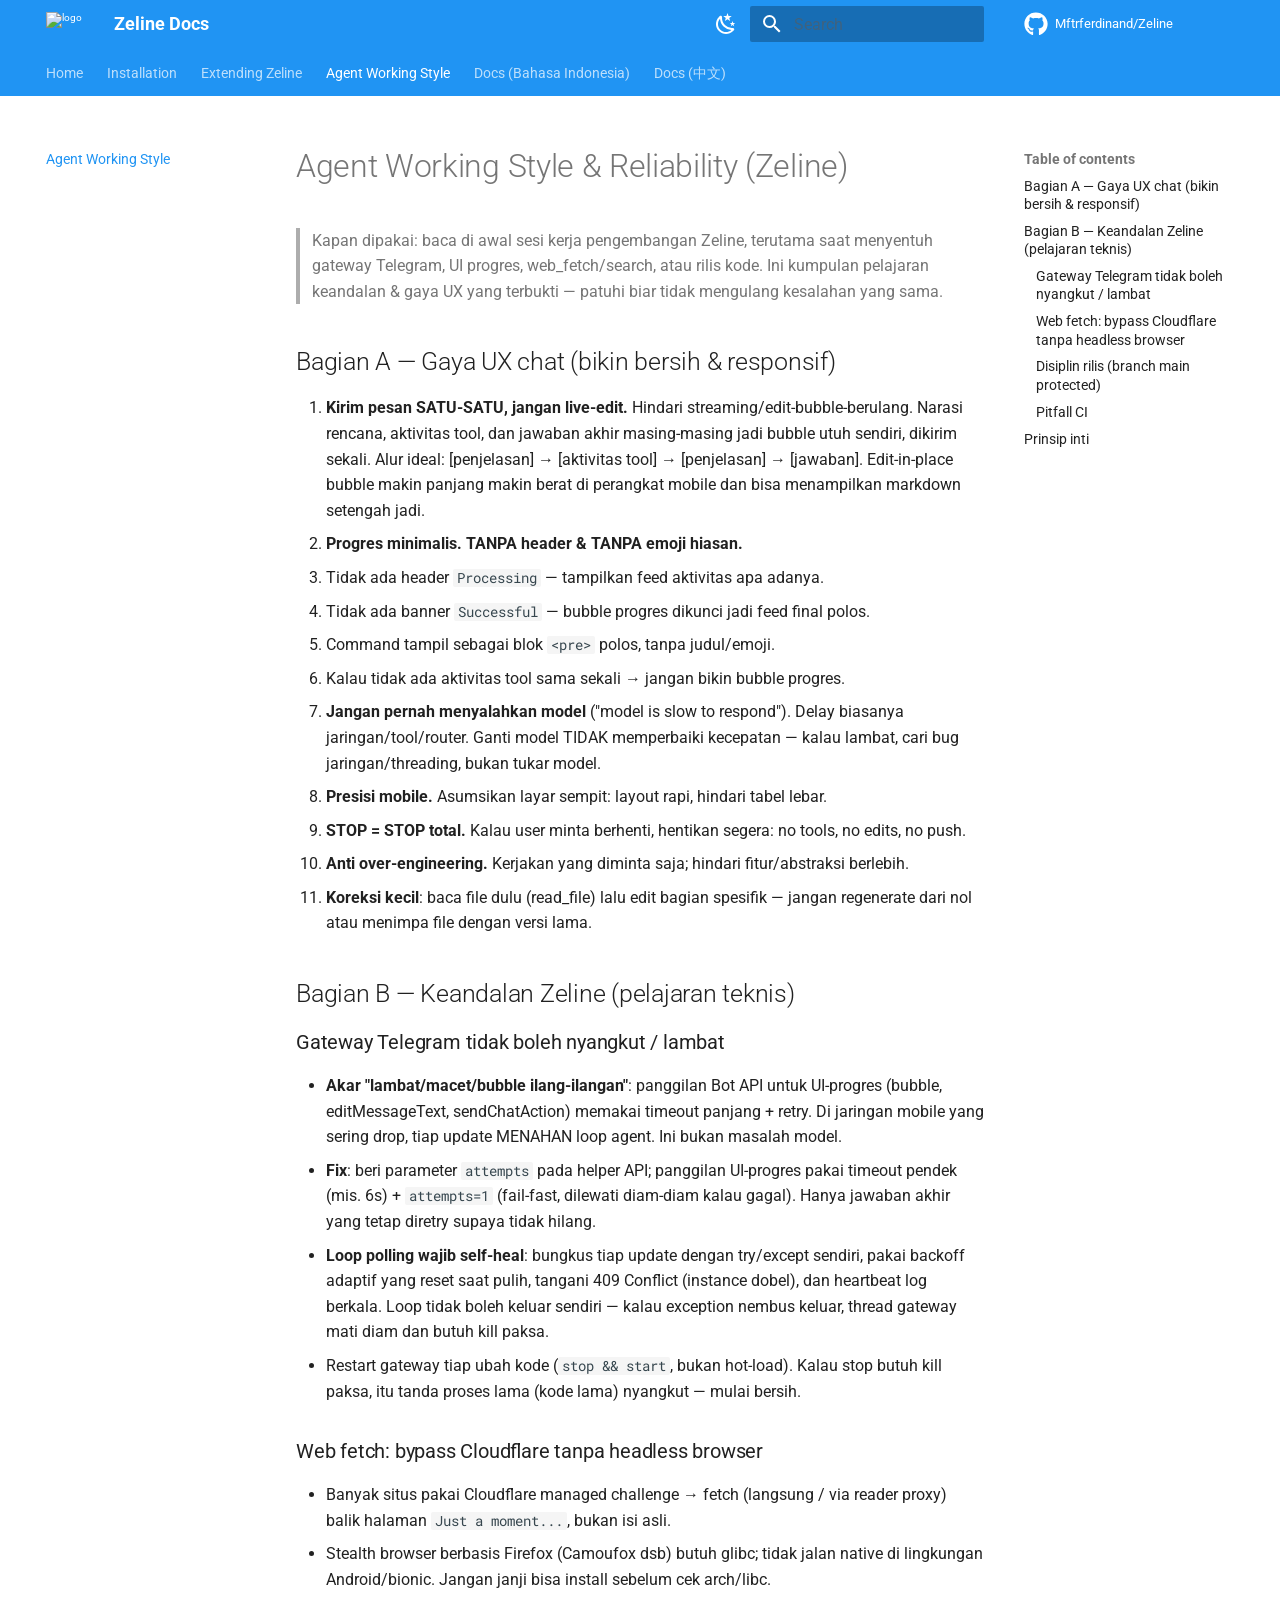
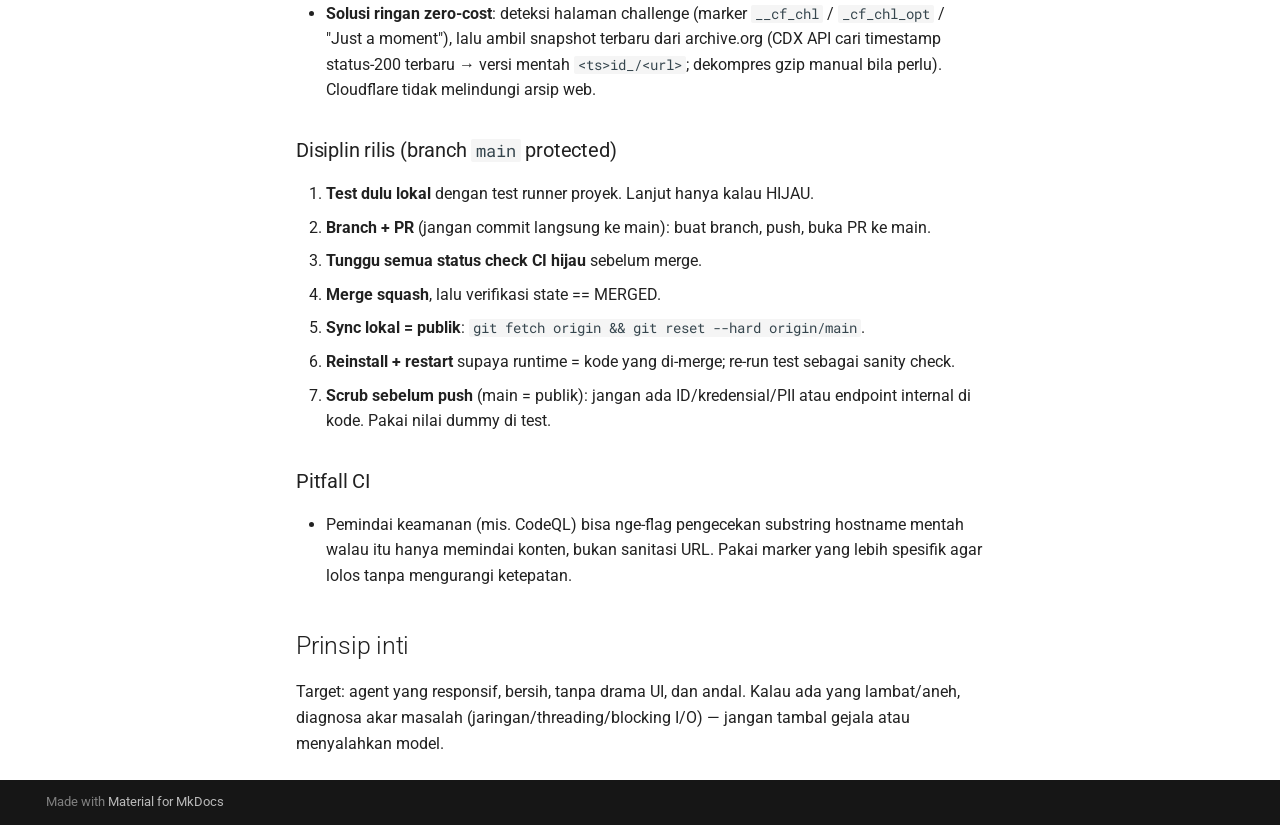
==== agent-working-style-and-reliability/index.html @ 571a9e46 "Deploy Zeline docs site (docs.zeline.dev)" ====
<!doctype html>
<html lang="en" class="no-js">
  <head>
    
      <meta charset="utf-8">
      <meta name="viewport" content="width=device-width,initial-scale=1">
      
        <meta name="description" content="Documentation for Zeline — the open-source agentic AI framework by Zerolinear.">
      
      
      
        <link rel="canonical" href="https://docs.zeline.dev/agent-working-style-and-reliability/">
      
      
        <link rel="prev" href="../extending/">
      
      
        <link rel="next" href="../README.id/">
      
      
        
      
      
      <link rel="icon" href="../assets/zerolinear-logo.png">
      <meta name="generator" content="mkdocs-1.6.1, mkdocs-material-9.7.7">
    
    
      
        <title>Agent Working Style - Zeline Docs</title>
      
    
    
      <link rel="stylesheet" href="../assets/stylesheets/main.ec1eaa64.min.css">
      
        
        <link rel="stylesheet" href="../assets/stylesheets/palette.ab4e12ef.min.css">
      
      


    
    
      
    
    
      
        
        
        <link rel="preconnect" href="https://fonts.gstatic.com" crossorigin>
        <link rel="stylesheet" href="https://fonts.googleapis.com/css?family=Roboto:300,300i,400,400i,700,700i%7CRoboto+Mono:400,400i,700,700i&display=fallback">
        <style>:root{--md-text-font:"Roboto";--md-code-font:"Roboto Mono"}</style>
      
    
    
    <script>__md_scope=new URL("..",location),__md_hash=e=>[...e].reduce(((e,_)=>(e<<5)-e+_.charCodeAt(0)),0),__md_get=(e,_=localStorage,t=__md_scope)=>JSON.parse(_.getItem(t.pathname+"."+e)),__md_set=(e,_,t=localStorage,a=__md_scope)=>{try{t.setItem(a.pathname+"."+e,JSON.stringify(_))}catch(e){}}</script>
    
      

    
    
  </head>
  
  
    
    
      
    
    
    
    
    <body dir="ltr" data-md-color-scheme="default" data-md-color-primary="blue" data-md-color-accent="blue">
  
    
    <input class="md-toggle" data-md-toggle="drawer" type="checkbox" id="__drawer" autocomplete="off">
    <input class="md-toggle" data-md-toggle="search" type="checkbox" id="__search" autocomplete="off">
    <label class="md-overlay" for="__drawer"></label>
    <div data-md-component="skip">
      
        
        <a href="#agent-working-style-reliability-zeline" class="md-skip">
          Skip to content
        </a>
      
    </div>
    <div data-md-component="announce">
      
    </div>
    
    
      

<header class="md-header" data-md-component="header">
  <nav class="md-header__inner md-grid" aria-label="Header">
    <a href="https://zeline.dev" title="Zeline Docs" class="md-header__button md-logo" aria-label="Zeline Docs" data-md-component="logo">
      
  <img src="../assets/zerolinear-logo.png" alt="logo">

    </a>
    <label class="md-header__button md-icon" for="__drawer">
      
      <svg xmlns="http://www.w3.org/2000/svg" viewBox="0 0 24 24"><path d="M3 6h18v2H3zm0 5h18v2H3zm0 5h18v2H3z"/></svg>
    </label>
    <div class="md-header__title" data-md-component="header-title">
      <div class="md-header__ellipsis">
        <div class="md-header__topic">
          <span class="md-ellipsis">
            Zeline Docs
          </span>
        </div>
        <div class="md-header__topic" data-md-component="header-topic">
          <span class="md-ellipsis">
            
              Agent Working Style
            
          </span>
        </div>
      </div>
    </div>
    
      
        <form class="md-header__option" data-md-component="palette">
  
    
    
    
    <input class="md-option" data-md-color-media="" data-md-color-scheme="default" data-md-color-primary="blue" data-md-color-accent="blue"  aria-label="Switch to dark mode"  type="radio" name="__palette" id="__palette_0">
    
      <label class="md-header__button md-icon" title="Switch to dark mode" for="__palette_1" hidden>
        <svg xmlns="http://www.w3.org/2000/svg" viewBox="0 0 24 24"><path d="m17.75 4.09-2.53 1.94.91 3.06-2.63-1.81-2.63 1.81.91-3.06-2.53-1.94L12.44 4l1.06-3 1.06 3zm3.5 6.91-1.64 1.25.59 1.98-1.7-1.17-1.7 1.17.59-1.98L15.75 11l2.06-.05L18.5 9l.69 1.95zm-2.28 4.95c.83-.08 1.72 1.1 1.19 1.85-.32.45-.66.87-1.08 1.27C15.17 23 8.84 23 4.94 19.07c-3.91-3.9-3.91-10.24 0-14.14.4-.4.82-.76 1.27-1.08.75-.53 1.93.36 1.85 1.19-.27 2.86.69 5.83 2.89 8.02a9.96 9.96 0 0 0 8.02 2.89m-1.64 2.02a12.08 12.08 0 0 1-7.8-3.47c-2.17-2.19-3.33-5-3.49-7.82-2.81 3.14-2.7 7.96.31 10.98 3.02 3.01 7.84 3.12 10.98.31"/></svg>
      </label>
    
  
    
    
    
    <input class="md-option" data-md-color-media="" data-md-color-scheme="slate" data-md-color-primary="blue" data-md-color-accent="blue"  aria-label="Switch to light mode"  type="radio" name="__palette" id="__palette_1">
    
      <label class="md-header__button md-icon" title="Switch to light mode" for="__palette_0" hidden>
        <svg xmlns="http://www.w3.org/2000/svg" viewBox="0 0 24 24"><path d="M12 7a5 5 0 0 1 5 5 5 5 0 0 1-5 5 5 5 0 0 1-5-5 5 5 0 0 1 5-5m0 2a3 3 0 0 0-3 3 3 3 0 0 0 3 3 3 3 0 0 0 3-3 3 3 0 0 0-3-3m0-7 2.39 3.42C13.65 5.15 12.84 5 12 5s-1.65.15-2.39.42zM3.34 7l4.16-.35A7.2 7.2 0 0 0 5.94 8.5c-.44.74-.69 1.5-.83 2.29zm.02 10 1.76-3.77a7.131 7.131 0 0 0 2.38 4.14zM20.65 7l-1.77 3.79a7.02 7.02 0 0 0-2.38-4.15zm-.01 10-4.14.36c.59-.51 1.12-1.14 1.54-1.86.42-.73.69-1.5.83-2.29zM12 22l-2.41-3.44c.74.27 1.55.44 2.41.44.82 0 1.63-.17 2.37-.44z"/></svg>
      </label>
    
  
</form>
      
    
    
      <script>var palette=__md_get("__palette");if(palette&&palette.color){if("(prefers-color-scheme)"===palette.color.media){var media=matchMedia("(prefers-color-scheme: light)"),input=document.querySelector(media.matches?"[data-md-color-media='(prefers-color-scheme: light)']":"[data-md-color-media='(prefers-color-scheme: dark)']");palette.color.media=input.getAttribute("data-md-color-media"),palette.color.scheme=input.getAttribute("data-md-color-scheme"),palette.color.primary=input.getAttribute("data-md-color-primary"),palette.color.accent=input.getAttribute("data-md-color-accent")}for(var[key,value]of Object.entries(palette.color))document.body.setAttribute("data-md-color-"+key,value)}</script>
    
    
    
      
      
        <label class="md-header__button md-icon" for="__search">
          
          <svg xmlns="http://www.w3.org/2000/svg" viewBox="0 0 24 24"><path d="M9.5 3A6.5 6.5 0 0 1 16 9.5c0 1.61-.59 3.09-1.56 4.23l.27.27h.79l5 5-1.5 1.5-5-5v-.79l-.27-.27A6.52 6.52 0 0 1 9.5 16 6.5 6.5 0 0 1 3 9.5 6.5 6.5 0 0 1 9.5 3m0 2C7 5 5 7 5 9.5S7 14 9.5 14 14 12 14 9.5 12 5 9.5 5"/></svg>
        </label>
        <div class="md-search" data-md-component="search" role="dialog">
  <label class="md-search__overlay" for="__search"></label>
  <div class="md-search__inner" role="search">
    <form class="md-search__form" name="search">
      <input type="text" class="md-search__input" name="query" aria-label="Search" placeholder="Search" autocapitalize="off" autocorrect="off" autocomplete="off" spellcheck="false" data-md-component="search-query" required>
      <label class="md-search__icon md-icon" for="__search">
        
        <svg xmlns="http://www.w3.org/2000/svg" viewBox="0 0 24 24"><path d="M9.5 3A6.5 6.5 0 0 1 16 9.5c0 1.61-.59 3.09-1.56 4.23l.27.27h.79l5 5-1.5 1.5-5-5v-.79l-.27-.27A6.52 6.52 0 0 1 9.5 16 6.5 6.5 0 0 1 3 9.5 6.5 6.5 0 0 1 9.5 3m0 2C7 5 5 7 5 9.5S7 14 9.5 14 14 12 14 9.5 12 5 9.5 5"/></svg>
        
        <svg xmlns="http://www.w3.org/2000/svg" viewBox="0 0 24 24"><path d="M20 11v2H8l5.5 5.5-1.42 1.42L4.16 12l7.92-7.92L13.5 5.5 8 11z"/></svg>
      </label>
      <nav class="md-search__options" aria-label="Search">
        
        <button type="reset" class="md-search__icon md-icon" title="Clear" aria-label="Clear" tabindex="-1">
          
          <svg xmlns="http://www.w3.org/2000/svg" viewBox="0 0 24 24"><path d="M19 6.41 17.59 5 12 10.59 6.41 5 5 6.41 10.59 12 5 17.59 6.41 19 12 13.41 17.59 19 19 17.59 13.41 12z"/></svg>
        </button>
      </nav>
      
    </form>
    <div class="md-search__output">
      <div class="md-search__scrollwrap" tabindex="0" data-md-scrollfix>
        <div class="md-search-result" data-md-component="search-result">
          <div class="md-search-result__meta">
            Initializing search
          </div>
          <ol class="md-search-result__list" role="presentation"></ol>
        </div>
      </div>
    </div>
  </div>
</div>
      
    
    
      <div class="md-header__source">
        <a href="https://github.com/Mftrferdinand/Zeline" title="Go to repository" class="md-source" data-md-component="source">
  <div class="md-source__icon md-icon">
    
    <svg xmlns="http://www.w3.org/2000/svg" viewBox="0 0 512 512"><!--! Font Awesome Free 7.1.0 by @fontawesome - https://fontawesome.com License - https://fontawesome.com/license/free (Icons: CC BY 4.0, Fonts: SIL OFL 1.1, Code: MIT License) Copyright 2025 Fonticons, Inc.--><path d="M173.9 397.4c0 2-2.3 3.6-5.2 3.6-3.3.3-5.6-1.3-5.6-3.6 0-2 2.3-3.6 5.2-3.6 3-.3 5.6 1.3 5.6 3.6m-31.1-4.5c-.7 2 1.3 4.3 4.3 4.9 2.6 1 5.6 0 6.2-2s-1.3-4.3-4.3-5.2c-2.6-.7-5.5.3-6.2 2.3m44.2-1.7c-2.9.7-4.9 2.6-4.6 4.9.3 2 2.9 3.3 5.9 2.6 2.9-.7 4.9-2.6 4.6-4.6-.3-1.9-3-3.2-5.9-2.9M252.8 8C114.1 8 8 113.3 8 252c0 110.9 69.8 205.8 169.5 239.2 12.8 2.3 17.3-5.6 17.3-12.1 0-6.2-.3-40.4-.3-61.4 0 0-70 15-84.7-29.8 0 0-11.4-29.1-27.8-36.6 0 0-22.9-15.7 1.6-15.4 0 0 24.9 2 38.6 25.8 21.9 38.6 58.6 27.5 72.9 20.9 2.3-16 8.8-27.1 16-33.7-55.9-6.2-112.3-14.3-112.3-110.5 0-27.5 7.6-41.3 23.6-58.9-2.6-6.5-11.1-33.3 2.6-67.9 20.9-6.5 69 27 69 27 20-5.6 41.5-8.5 62.8-8.5s42.8 2.9 62.8 8.5c0 0 48.1-33.6 69-27 13.7 34.7 5.2 61.4 2.6 67.9 16 17.7 25.8 31.5 25.8 58.9 0 96.5-58.9 104.2-114.8 110.5 9.2 7.9 17 22.9 17 46.4 0 33.7-.3 75.4-.3 83.6 0 6.5 4.6 14.4 17.3 12.1C436.2 457.8 504 362.9 504 252 504 113.3 391.5 8 252.8 8M105.2 352.9c-1.3 1-1 3.3.7 5.2 1.6 1.6 3.9 2.3 5.2 1 1.3-1 1-3.3-.7-5.2-1.6-1.6-3.9-2.3-5.2-1m-10.8-8.1c-.7 1.3.3 2.9 2.3 3.9 1.6 1 3.6.7 4.3-.7.7-1.3-.3-2.9-2.3-3.9-2-.6-3.6-.3-4.3.7m32.4 35.6c-1.6 1.3-1 4.3 1.3 6.2 2.3 2.3 5.2 2.6 6.5 1 1.3-1.3.7-4.3-1.3-6.2-2.2-2.3-5.2-2.6-6.5-1m-11.4-14.7c-1.6 1-1.6 3.6 0 5.9s4.3 3.3 5.6 2.3c1.6-1.3 1.6-3.9 0-6.2-1.4-2.3-4-3.3-5.6-2"/></svg>
  </div>
  <div class="md-source__repository">
    Mftrferdinand/Zeline
  </div>
</a>
      </div>
    
  </nav>
  
</header>
    
    <div class="md-container" data-md-component="container">
      
      
        
          
            
<nav class="md-tabs" aria-label="Tabs" data-md-component="tabs">
  <div class="md-grid">
    <ul class="md-tabs__list">
      
        
  
  
  
  
    <li class="md-tabs__item">
      <a href=".." class="md-tabs__link">
        
  
  
    
  
  Home

      </a>
    </li>
  

      
        
  
  
  
  
    <li class="md-tabs__item">
      <a href="../installation/" class="md-tabs__link">
        
  
  
    
  
  Installation

      </a>
    </li>
  

      
        
  
  
  
  
    <li class="md-tabs__item">
      <a href="../extending/" class="md-tabs__link">
        
  
  
    
  
  Extending Zeline

      </a>
    </li>
  

      
        
  
  
  
    
  
  
    <li class="md-tabs__item md-tabs__item--active">
      <a href="./" class="md-tabs__link">
        
  
  
    
  
  Agent Working Style

      </a>
    </li>
  

      
        
  
  
  
  
    <li class="md-tabs__item">
      <a href="../README.id/" class="md-tabs__link">
        
  
  
    
  
  Docs (Bahasa Indonesia)

      </a>
    </li>
  

      
        
  
  
  
  
    <li class="md-tabs__item">
      <a href="../README.zh/" class="md-tabs__link">
        
  
  
    
  
  Docs (中文)

      </a>
    </li>
  

      
    </ul>
  </div>
</nav>
          
        
      
      <main class="md-main" data-md-component="main">
        <div class="md-main__inner md-grid">
          
            
              
              <div class="md-sidebar md-sidebar--primary" data-md-component="sidebar" data-md-type="navigation" >
                <div class="md-sidebar__scrollwrap">
                  <div class="md-sidebar__inner">
                    


  


<nav class="md-nav md-nav--primary md-nav--lifted" aria-label="Navigation" data-md-level="0">
  <label class="md-nav__title" for="__drawer">
    <a href="https://zeline.dev" title="Zeline Docs" class="md-nav__button md-logo" aria-label="Zeline Docs" data-md-component="logo">
      
  <img src="../assets/zerolinear-logo.png" alt="logo">

    </a>
    Zeline Docs
  </label>
  
    <div class="md-nav__source">
      <a href="https://github.com/Mftrferdinand/Zeline" title="Go to repository" class="md-source" data-md-component="source">
  <div class="md-source__icon md-icon">
    
    <svg xmlns="http://www.w3.org/2000/svg" viewBox="0 0 512 512"><!--! Font Awesome Free 7.1.0 by @fontawesome - https://fontawesome.com License - https://fontawesome.com/license/free (Icons: CC BY 4.0, Fonts: SIL OFL 1.1, Code: MIT License) Copyright 2025 Fonticons, Inc.--><path d="M173.9 397.4c0 2-2.3 3.6-5.2 3.6-3.3.3-5.6-1.3-5.6-3.6 0-2 2.3-3.6 5.2-3.6 3-.3 5.6 1.3 5.6 3.6m-31.1-4.5c-.7 2 1.3 4.3 4.3 4.9 2.6 1 5.6 0 6.2-2s-1.3-4.3-4.3-5.2c-2.6-.7-5.5.3-6.2 2.3m44.2-1.7c-2.9.7-4.9 2.6-4.6 4.9.3 2 2.9 3.3 5.9 2.6 2.9-.7 4.9-2.6 4.6-4.6-.3-1.9-3-3.2-5.9-2.9M252.8 8C114.1 8 8 113.3 8 252c0 110.9 69.8 205.8 169.5 239.2 12.8 2.3 17.3-5.6 17.3-12.1 0-6.2-.3-40.4-.3-61.4 0 0-70 15-84.7-29.8 0 0-11.4-29.1-27.8-36.6 0 0-22.9-15.7 1.6-15.4 0 0 24.9 2 38.6 25.8 21.9 38.6 58.6 27.5 72.9 20.9 2.3-16 8.8-27.1 16-33.7-55.9-6.2-112.3-14.3-112.3-110.5 0-27.5 7.6-41.3 23.6-58.9-2.6-6.5-11.1-33.3 2.6-67.9 20.9-6.5 69 27 69 27 20-5.6 41.5-8.5 62.8-8.5s42.8 2.9 62.8 8.5c0 0 48.1-33.6 69-27 13.7 34.7 5.2 61.4 2.6 67.9 16 17.7 25.8 31.5 25.8 58.9 0 96.5-58.9 104.2-114.8 110.5 9.2 7.9 17 22.9 17 46.4 0 33.7-.3 75.4-.3 83.6 0 6.5 4.6 14.4 17.3 12.1C436.2 457.8 504 362.9 504 252 504 113.3 391.5 8 252.8 8M105.2 352.9c-1.3 1-1 3.3.7 5.2 1.6 1.6 3.9 2.3 5.2 1 1.3-1 1-3.3-.7-5.2-1.6-1.6-3.9-2.3-5.2-1m-10.8-8.1c-.7 1.3.3 2.9 2.3 3.9 1.6 1 3.6.7 4.3-.7.7-1.3-.3-2.9-2.3-3.9-2-.6-3.6-.3-4.3.7m32.4 35.6c-1.6 1.3-1 4.3 1.3 6.2 2.3 2.3 5.2 2.6 6.5 1 1.3-1.3.7-4.3-1.3-6.2-2.2-2.3-5.2-2.6-6.5-1m-11.4-14.7c-1.6 1-1.6 3.6 0 5.9s4.3 3.3 5.6 2.3c1.6-1.3 1.6-3.9 0-6.2-1.4-2.3-4-3.3-5.6-2"/></svg>
  </div>
  <div class="md-source__repository">
    Mftrferdinand/Zeline
  </div>
</a>
    </div>
  
  <ul class="md-nav__list" data-md-scrollfix>
    
      
      
  
  
  
  
    <li class="md-nav__item">
      <a href=".." class="md-nav__link">
        
  
  
  <span class="md-ellipsis">
    
  
    Home
  

    
  </span>
  
  

      </a>
    </li>
  

    
      
      
  
  
  
  
    <li class="md-nav__item">
      <a href="../installation/" class="md-nav__link">
        
  
  
  <span class="md-ellipsis">
    
  
    Installation
  

    
  </span>
  
  

      </a>
    </li>
  

    
      
      
  
  
  
  
    <li class="md-nav__item">
      <a href="../extending/" class="md-nav__link">
        
  
  
  <span class="md-ellipsis">
    
  
    Extending Zeline
  

    
  </span>
  
  

      </a>
    </li>
  

    
      
      
  
  
    
  
  
  
    <li class="md-nav__item md-nav__item--active">
      
      <input class="md-nav__toggle md-toggle" type="checkbox" id="__toc">
      
      
        
      
      
        <label class="md-nav__link md-nav__link--active" for="__toc">
          
  
  
  <span class="md-ellipsis">
    
  
    Agent Working Style
  

    
  </span>
  
  

          <span class="md-nav__icon md-icon"></span>
        </label>
      
      <a href="./" class="md-nav__link md-nav__link--active">
        
  
  
  <span class="md-ellipsis">
    
  
    Agent Working Style
  

    
  </span>
  
  

      </a>
      
        

<nav class="md-nav md-nav--secondary" aria-label="Table of contents">
  
  
  
    
  
  
    <label class="md-nav__title" for="__toc">
      <span class="md-nav__icon md-icon"></span>
      Table of contents
    </label>
    <ul class="md-nav__list" data-md-component="toc" data-md-scrollfix>
      
        <li class="md-nav__item">
  <a href="#bagian-a-gaya-ux-chat-bikin-bersih-responsif" class="md-nav__link">
    <span class="md-ellipsis">
      
        Bagian A — Gaya UX chat (bikin bersih &amp; responsif)
      
    </span>
  </a>
  
</li>
      
        <li class="md-nav__item">
  <a href="#bagian-b-keandalan-zeline-pelajaran-teknis" class="md-nav__link">
    <span class="md-ellipsis">
      
        Bagian B — Keandalan Zeline (pelajaran teknis)
      
    </span>
  </a>
  
    <nav class="md-nav" aria-label="Bagian B — Keandalan Zeline (pelajaran teknis)">
      <ul class="md-nav__list">
        
          <li class="md-nav__item">
  <a href="#gateway-telegram-tidak-boleh-nyangkut-lambat" class="md-nav__link">
    <span class="md-ellipsis">
      
        Gateway Telegram tidak boleh nyangkut / lambat
      
    </span>
  </a>
  
</li>
        
          <li class="md-nav__item">
  <a href="#web-fetch-bypass-cloudflare-tanpa-headless-browser" class="md-nav__link">
    <span class="md-ellipsis">
      
        Web fetch: bypass Cloudflare tanpa headless browser
      
    </span>
  </a>
  
</li>
        
          <li class="md-nav__item">
  <a href="#disiplin-rilis-branch-main-protected" class="md-nav__link">
    <span class="md-ellipsis">
      
        Disiplin rilis (branch main protected)
      
    </span>
  </a>
  
</li>
        
          <li class="md-nav__item">
  <a href="#pitfall-ci" class="md-nav__link">
    <span class="md-ellipsis">
      
        Pitfall CI
      
    </span>
  </a>
  
</li>
        
      </ul>
    </nav>
  
</li>
      
        <li class="md-nav__item">
  <a href="#prinsip-inti" class="md-nav__link">
    <span class="md-ellipsis">
      
        Prinsip inti
      
    </span>
  </a>
  
</li>
      
    </ul>
  
</nav>
      
    </li>
  

    
      
      
  
  
  
  
    <li class="md-nav__item">
      <a href="../README.id/" class="md-nav__link">
        
  
  
  <span class="md-ellipsis">
    
  
    Docs (Bahasa Indonesia)
  

    
  </span>
  
  

      </a>
    </li>
  

    
      
      
  
  
  
  
    <li class="md-nav__item">
      <a href="../README.zh/" class="md-nav__link">
        
  
  
  <span class="md-ellipsis">
    
  
    Docs (中文)
  

    
  </span>
  
  

      </a>
    </li>
  

    
  </ul>
</nav>
                  </div>
                </div>
              </div>
            
            
              
              <div class="md-sidebar md-sidebar--secondary" data-md-component="sidebar" data-md-type="toc" >
                <div class="md-sidebar__scrollwrap">
                  <div class="md-sidebar__inner">
                    

<nav class="md-nav md-nav--secondary" aria-label="Table of contents">
  
  
  
    
  
  
    <label class="md-nav__title" for="__toc">
      <span class="md-nav__icon md-icon"></span>
      Table of contents
    </label>
    <ul class="md-nav__list" data-md-component="toc" data-md-scrollfix>
      
        <li class="md-nav__item">
  <a href="#bagian-a-gaya-ux-chat-bikin-bersih-responsif" class="md-nav__link">
    <span class="md-ellipsis">
      
        Bagian A — Gaya UX chat (bikin bersih &amp; responsif)
      
    </span>
  </a>
  
</li>
      
        <li class="md-nav__item">
  <a href="#bagian-b-keandalan-zeline-pelajaran-teknis" class="md-nav__link">
    <span class="md-ellipsis">
      
        Bagian B — Keandalan Zeline (pelajaran teknis)
      
    </span>
  </a>
  
    <nav class="md-nav" aria-label="Bagian B — Keandalan Zeline (pelajaran teknis)">
      <ul class="md-nav__list">
        
          <li class="md-nav__item">
  <a href="#gateway-telegram-tidak-boleh-nyangkut-lambat" class="md-nav__link">
    <span class="md-ellipsis">
      
        Gateway Telegram tidak boleh nyangkut / lambat
      
    </span>
  </a>
  
</li>
        
          <li class="md-nav__item">
  <a href="#web-fetch-bypass-cloudflare-tanpa-headless-browser" class="md-nav__link">
    <span class="md-ellipsis">
      
        Web fetch: bypass Cloudflare tanpa headless browser
      
    </span>
  </a>
  
</li>
        
          <li class="md-nav__item">
  <a href="#disiplin-rilis-branch-main-protected" class="md-nav__link">
    <span class="md-ellipsis">
      
        Disiplin rilis (branch main protected)
      
    </span>
  </a>
  
</li>
        
          <li class="md-nav__item">
  <a href="#pitfall-ci" class="md-nav__link">
    <span class="md-ellipsis">
      
        Pitfall CI
      
    </span>
  </a>
  
</li>
        
      </ul>
    </nav>
  
</li>
      
        <li class="md-nav__item">
  <a href="#prinsip-inti" class="md-nav__link">
    <span class="md-ellipsis">
      
        Prinsip inti
      
    </span>
  </a>
  
</li>
      
    </ul>
  
</nav>
                  </div>
                </div>
              </div>
            
          
          
            <div class="md-content" data-md-component="content">
              
              <article class="md-content__inner md-typeset">
                
                  



<h1 id="agent-working-style-reliability-zeline">Agent Working Style &amp; Reliability (Zeline)<a class="headerlink" href="#agent-working-style-reliability-zeline" title="Permanent link">&para;</a></h1>
<blockquote>
<p>Kapan dipakai: baca di awal sesi kerja pengembangan Zeline, terutama saat menyentuh gateway Telegram, UI progres, web_fetch/search, atau rilis kode. Ini kumpulan pelajaran keandalan &amp; gaya UX yang terbukti — patuhi biar tidak mengulang kesalahan yang sama.</p>
</blockquote>
<h2 id="bagian-a-gaya-ux-chat-bikin-bersih-responsif">Bagian A — Gaya UX chat (bikin bersih &amp; responsif)<a class="headerlink" href="#bagian-a-gaya-ux-chat-bikin-bersih-responsif" title="Permanent link">&para;</a></h2>
<ol>
<li><strong>Kirim pesan SATU-SATU, jangan live-edit.</strong> Hindari streaming/edit-bubble-berulang. Narasi rencana, aktivitas tool, dan jawaban akhir masing-masing jadi bubble utuh sendiri, dikirim sekali. Alur ideal: [penjelasan] → [aktivitas tool] → [penjelasan] → [jawaban]. Edit-in-place bubble makin panjang makin berat di perangkat mobile dan bisa menampilkan markdown setengah jadi.</li>
<li><strong>Progres minimalis. TANPA header &amp; TANPA emoji hiasan.</strong></li>
<li>Tidak ada header <code>Processing</code> — tampilkan feed aktivitas apa adanya.</li>
<li>Tidak ada banner <code>Successful</code> — bubble progres dikunci jadi feed final polos.</li>
<li>Command tampil sebagai blok <code>&lt;pre&gt;</code> polos, tanpa judul/emoji.</li>
<li>Kalau tidak ada aktivitas tool sama sekali → jangan bikin bubble progres.</li>
<li><strong>Jangan pernah menyalahkan model</strong> ("model is slow to respond"). Delay biasanya jaringan/tool/router. Ganti model TIDAK memperbaiki kecepatan — kalau lambat, cari bug jaringan/threading, bukan tukar model.</li>
<li><strong>Presisi mobile.</strong> Asumsikan layar sempit: layout rapi, hindari tabel lebar.</li>
<li><strong>STOP = STOP total.</strong> Kalau user minta berhenti, hentikan segera: no tools, no edits, no push.</li>
<li><strong>Anti over-engineering.</strong> Kerjakan yang diminta saja; hindari fitur/abstraksi berlebih.</li>
<li><strong>Koreksi kecil</strong>: baca file dulu (read_file) lalu edit bagian spesifik — jangan regenerate dari nol atau menimpa file dengan versi lama.</li>
</ol>
<h2 id="bagian-b-keandalan-zeline-pelajaran-teknis">Bagian B — Keandalan Zeline (pelajaran teknis)<a class="headerlink" href="#bagian-b-keandalan-zeline-pelajaran-teknis" title="Permanent link">&para;</a></h2>
<h3 id="gateway-telegram-tidak-boleh-nyangkut-lambat">Gateway Telegram tidak boleh nyangkut / lambat<a class="headerlink" href="#gateway-telegram-tidak-boleh-nyangkut-lambat" title="Permanent link">&para;</a></h3>
<ul>
<li><strong>Akar "lambat/macet/bubble ilang-ilangan"</strong>: panggilan Bot API untuk UI-progres (bubble, editMessageText, sendChatAction) memakai timeout panjang + retry. Di jaringan mobile yang sering drop, tiap update MENAHAN loop agent. Ini bukan masalah model.</li>
<li><strong>Fix</strong>: beri parameter <code>attempts</code> pada helper API; panggilan UI-progres pakai timeout pendek (mis. 6s) + <code>attempts=1</code> (fail-fast, dilewati diam-diam kalau gagal). Hanya jawaban akhir yang tetap diretry supaya tidak hilang.</li>
<li><strong>Loop polling wajib self-heal</strong>: bungkus tiap update dengan try/except sendiri, pakai backoff adaptif yang reset saat pulih, tangani 409 Conflict (instance dobel), dan heartbeat log berkala. Loop tidak boleh keluar sendiri — kalau exception nembus keluar, thread gateway mati diam dan butuh kill paksa.</li>
<li>Restart gateway tiap ubah kode (<code>stop &amp;&amp; start</code>, bukan hot-load). Kalau stop butuh kill paksa, itu tanda proses lama (kode lama) nyangkut — mulai bersih.</li>
</ul>
<h3 id="web-fetch-bypass-cloudflare-tanpa-headless-browser">Web fetch: bypass Cloudflare tanpa headless browser<a class="headerlink" href="#web-fetch-bypass-cloudflare-tanpa-headless-browser" title="Permanent link">&para;</a></h3>
<ul>
<li>Banyak situs pakai Cloudflare managed challenge → fetch (langsung / via reader proxy) balik halaman <code>Just a moment...</code>, bukan isi asli.</li>
<li>Stealth browser berbasis Firefox (Camoufox dsb) butuh glibc; tidak jalan native di lingkungan Android/bionic. Jangan janji bisa install sebelum cek arch/libc.</li>
<li><strong>Solusi ringan zero-cost</strong>: deteksi halaman challenge (marker <code>__cf_chl</code> / <code>_cf_chl_opt</code> / "Just a moment"), lalu ambil snapshot terbaru dari archive.org (CDX API cari timestamp status-200 terbaru → versi mentah <code>&lt;ts&gt;id_/&lt;url&gt;</code>; dekompres gzip manual bila perlu). Cloudflare tidak melindungi arsip web.</li>
</ul>
<h3 id="disiplin-rilis-branch-main-protected">Disiplin rilis (branch <code>main</code> protected)<a class="headerlink" href="#disiplin-rilis-branch-main-protected" title="Permanent link">&para;</a></h3>
<ol>
<li><strong>Test dulu lokal</strong> dengan test runner proyek. Lanjut hanya kalau HIJAU.</li>
<li><strong>Branch + PR</strong> (jangan commit langsung ke main): buat branch, push, buka PR ke main.</li>
<li><strong>Tunggu semua status check CI hijau</strong> sebelum merge.</li>
<li><strong>Merge squash</strong>, lalu verifikasi state == MERGED.</li>
<li><strong>Sync lokal = publik</strong>: <code>git fetch origin &amp;&amp; git reset --hard origin/main</code>.</li>
<li><strong>Reinstall + restart</strong> supaya runtime = kode yang di-merge; re-run test sebagai sanity check.</li>
<li><strong>Scrub sebelum push</strong> (main = publik): jangan ada ID/kredensial/PII atau endpoint internal di kode. Pakai nilai dummy di test.</li>
</ol>
<h3 id="pitfall-ci">Pitfall CI<a class="headerlink" href="#pitfall-ci" title="Permanent link">&para;</a></h3>
<ul>
<li>Pemindai keamanan (mis. CodeQL) bisa nge-flag pengecekan substring hostname mentah walau itu hanya memindai konten, bukan sanitasi URL. Pakai marker yang lebih spesifik agar lolos tanpa mengurangi ketepatan.</li>
</ul>
<h2 id="prinsip-inti">Prinsip inti<a class="headerlink" href="#prinsip-inti" title="Permanent link">&para;</a></h2>
<p>Target: agent yang responsif, bersih, tanpa drama UI, dan andal. Kalau ada yang lambat/aneh, diagnosa akar masalah (jaringan/threading/blocking I/O) — jangan tambal gejala atau menyalahkan model.</p>












                
              </article>
            </div>
          
          
<script>var target=document.getElementById(location.hash.slice(1));target&&target.name&&(target.checked=target.name.startsWith("__tabbed_"))</script>
        </div>
        
      </main>
      
        <footer class="md-footer">
  
  <div class="md-footer-meta md-typeset">
    <div class="md-footer-meta__inner md-grid">
      <div class="md-copyright">
  
  
    Made with
    <a href="https://squidfunk.github.io/mkdocs-material/" target="_blank" rel="noopener">
      Material for MkDocs
    </a>
  
</div>
      
    </div>
  </div>
</footer>
      
    </div>
    <div class="md-dialog" data-md-component="dialog">
      <div class="md-dialog__inner md-typeset"></div>
    </div>
    
    
    
      
      
      <script id="__config" type="application/json">{"annotate": null, "base": "..", "features": ["navigation.tabs", "navigation.sections", "navigation.expand", "search.highlight", "content.code.copy"], "search": "../assets/javascripts/workers/search.2c215733.min.js", "tags": null, "translations": {"clipboard.copied": "Copied to clipboard", "clipboard.copy": "Copy to clipboard", "search.result.more.one": "1 more on this page", "search.result.more.other": "# more on this page", "search.result.none": "No matching documents", "search.result.one": "1 matching document", "search.result.other": "# matching documents", "search.result.placeholder": "Type to start searching", "search.result.term.missing": "Missing", "select.version": "Select version"}, "version": null}</script>
    
    
      <script src="../assets/javascripts/bundle.d7400e89.min.js"></script>
      
    
  </body>
</html>
---- assets/stylesheets/main.ec1eaa64.min.css ----
@charset "UTF-8";html{-webkit-text-size-adjust:none;-moz-text-size-adjust:none;text-size-adjust:none;box-sizing:border-box}*,:after,:before{box-sizing:inherit}@media (prefers-reduced-motion){*,:after,:before{transition:none!important}}body{margin:0}a,button,input,label{-webkit-tap-highlight-color:transparent}a{color:inherit;text-decoration:none}hr{border:0;box-sizing:initial;display:block;height:.05rem;overflow:visible;padding:0}small{font-size:80%}sub,sup{line-height:1em}img{border-style:none}table{border-collapse:initial;border-spacing:0}td,th{font-weight:400;vertical-align:top}button{background:#0000;border:0;font-family:inherit;font-size:inherit;margin:0;padding:0}input{border:0;outline:none}:root{--md-primary-fg-color:#4051b5;--md-primary-fg-color--light:#5d6cc0;--md-primary-fg-color--dark:#303fa1;--md-primary-bg-color:#fff;--md-primary-bg-color--light:#ffffffb3;--md-accent-fg-color:#526cfe;--md-accent-fg-color--transparent:#526cfe1a;--md-accent-bg-color:#fff;--md-accent-bg-color--light:#ffffffb3}[data-md-color-scheme=default]{color-scheme:light}[data-md-color-scheme=default] img[src$="#gh-dark-mode-only"],[data-md-color-scheme=default] img[src$="#only-dark"]{display:none}:root,[data-md-color-scheme=default]{--md-hue:225deg;--md-default-fg-color:#000000de;--md-default-fg-color--light:#0000008a;--md-default-fg-color--lighter:#00000052;--md-default-fg-color--lightest:#00000012;--md-default-bg-color:#fff;--md-default-bg-color--light:#ffffffb3;--md-default-bg-color--lighter:#ffffff4d;--md-default-bg-color--lightest:#ffffff1f;--md-code-fg-color:#36464e;--md-code-bg-color:#f5f5f5;--md-code-bg-color--light:#f5f5f5b3;--md-code-bg-color--lighter:#f5f5f54d;--md-code-hl-color:#4287ff;--md-code-hl-color--light:#4287ff1a;--md-code-hl-number-color:#d52a2a;--md-code-hl-special-color:#db1457;--md-code-hl-function-color:#a846b9;--md-code-hl-constant-color:#6e59d9;--md-code-hl-keyword-color:#3f6ec6;--md-code-hl-string-color:#1c7d4d;--md-code-hl-name-color:var(--md-code-fg-color);--md-code-hl-operator-color:var(--md-default-fg-color--light);--md-code-hl-punctuation-color:var(--md-default-fg-color--light);--md-code-hl-comment-color:var(--md-default-fg-color--light);--md-code-hl-generic-color:var(--md-default-fg-color--light);--md-code-hl-variable-color:var(--md-default-fg-color--light);--md-typeset-color:var(--md-default-fg-color);--md-typeset-a-color:var(--md-primary-fg-color);--md-typeset-del-color:#f5503d26;--md-typeset-ins-color:#0bd57026;--md-typeset-kbd-color:#fafafa;--md-typeset-kbd-accent-color:#fff;--md-typeset-kbd-border-color:#b8b8b8;--md-typeset-mark-color:#ffff0080;--md-typeset-table-color:#0000001f;--md-typeset-table-color--light:rgba(0,0,0,.035);--md-admonition-fg-color:var(--md-default-fg-color);--md-admonition-bg-color:var(--md-default-bg-color);--md-warning-fg-color:#000000de;--md-warning-bg-color:#ff9;--md-footer-fg-color:#fff;--md-footer-fg-color--light:#ffffffb3;--md-footer-fg-color--lighter:#ffffff73;--md-footer-bg-color:#000000de;--md-footer-bg-color--dark:#00000052;--md-shadow-z1:0 0.2rem 0.5rem #0000000d,0 0 0.05rem #0000001a;--md-shadow-z2:0 0.2rem 0.5rem #0000001a,0 0 0.05rem #00000040;--md-shadow-z3:0 0.2rem 0.5rem #0003,0 0 0.05rem #00000059}.md-icon svg{fill:currentcolor;display:block;height:1.2rem;width:1.2rem}body{-webkit-font-smoothing:antialiased;-moz-osx-font-smoothing:grayscale;--md-text-font-family:var(--md-text-font,_),-apple-system,BlinkMacSystemFont,Helvetica,Arial,sans-serif;--md-code-font-family:var(--md-code-font,_),SFMono-Regular,Consolas,Menlo,monospace}aside,body,input{font-feature-settings:"kern","liga";color:var(--md-typeset-color);font-family:var(--md-text-font-family)}code,kbd,pre{font-feature-settings:"kern";font-family:var(--md-code-font-family)}:root{--md-typeset-table-sort-icon:url('data:image/svg+xml;charset=utf-8,<svg xmlns="http://www.w3.org/2000/svg" viewBox="0 0 24 24"><path d="m18 21-4-4h3V7h-3l4-4 4 4h-3v10h3M2 19v-2h10v2M2 13v-2h7v2M2 7V5h4v2z"/></svg>');--md-typeset-table-sort-icon--asc:url('data:image/svg+xml;charset=utf-8,<svg xmlns="http://www.w3.org/2000/svg" viewBox="0 0 24 24"><path d="M19 17h3l-4 4-4-4h3V3h2M2 17h10v2H2M6 5v2H2V5m0 6h7v2H2z"/></svg>');--md-typeset-table-sort-icon--desc:url('data:image/svg+xml;charset=utf-8,<svg xmlns="http://www.w3.org/2000/svg" viewBox="0 0 24 24"><path d="M19 7h3l-4-4-4 4h3v14h2M2 17h10v2H2M6 5v2H2V5m0 6h7v2H2z"/></svg>')}.md-typeset{-webkit-print-color-adjust:exact;color-adjust:exact;font-size:.8rem;line-height:1.6;overflow-wrap:break-word}@media print{.md-typeset{font-size:.68rem}}.md-typeset blockquote,.md-typeset dl,.md-typeset figure,.md-typeset ol,.md-typeset pre,.md-typeset ul{margin-bottom:1em;margin-top:1em}.md-typeset h1{color:var(--md-default-fg-color--light);font-size:2em;line-height:1.3;margin:0 0 1.25em}.md-typeset h1,.md-typeset h2{font-weight:300;letter-spacing:-.01em}.md-typeset h2{font-size:1.5625em;line-height:1.4;margin:1.6em 0 .64em}.md-typeset h3{font-size:1.25em;font-weight:400;letter-spacing:-.01em;line-height:1.5;margin:1.6em 0 .8em}.md-typeset h2+h3{margin-top:.8em}.md-typeset h4{font-weight:700;letter-spacing:-.01em;margin:1em 0}.md-typeset h5,.md-typeset h6{color:var(--md-default-fg-color--light);font-size:.8em;font-weight:700;letter-spacing:-.01em;margin:1.25em 0}.md-typeset h5{text-transform:uppercase}.md-typeset h5 code{text-transform:none}.md-typeset hr{border-bottom:.05rem solid var(--md-default-fg-color--lightest);display:flow-root;margin:1.5em 0}.md-typeset a{color:var(--md-typeset-a-color);word-break:break-word}.md-typeset a,.md-typeset a:before{transition:color 125ms}.md-typeset a:focus,.md-typeset a:hover{color:var(--md-accent-fg-color)}.md-typeset a:focus code,.md-typeset a:hover code{background-color:var(--md-accent-fg-color--transparent);color:var(--md-accent-fg-color)}.md-typeset a code{color:var(--md-typeset-a-color)}.md-typeset a.focus-visible{outline-color:var(--md-accent-fg-color);outline-offset:.2rem}.md-typeset code,.md-typeset kbd,.md-typeset pre{color:var(--md-code-fg-color);direction:ltr;font-variant-ligatures:none;transition:background-color 125ms}@media print{.md-typeset code,.md-typeset kbd,.md-typeset pre{white-space:pre-wrap}}.md-typeset code{background-color:var(--md-code-bg-color);border-radius:.1rem;-webkit-box-decoration-break:clone;box-decoration-break:clone;font-size:.85em;padding:0 .2941176471em;transition:color 125ms,background-color 125ms;word-break:break-word}.md-typeset code:not(.focus-visible){-webkit-tap-highlight-color:transparent;outline:none}.md-typeset pre{display:flow-root;line-height:1.4;position:relative}.md-typeset pre>code{-webkit-box-decoration-break:slice;box-decoration-break:slice;box-shadow:none;display:block;margin:0;outline-color:var(--md-accent-fg-color);overflow:auto;padding:.7720588235em 1.1764705882em;scrollbar-color:var(--md-default-fg-color--lighter) #0000;scrollbar-width:thin;touch-action:auto;word-break:normal}.md-typeset pre>code:hover{scrollbar-color:var(--md-accent-fg-color) #0000}.md-typeset pre>code::-webkit-scrollbar{height:.2rem;width:.2rem}.md-typeset pre>code::-webkit-scrollbar-thumb{background-color:var(--md-default-fg-color--lighter)}.md-typeset pre>code::-webkit-scrollbar-thumb:hover{background-color:var(--md-accent-fg-color)}.md-typeset kbd{background-color:var(--md-typeset-kbd-color);border-radius:.1rem;box-shadow:0 .1rem 0 .05rem var(--md-typeset-kbd-border-color),0 .1rem 0 var(--md-typeset-kbd-border-color),0 -.1rem .2rem var(--md-typeset-kbd-accent-color) inset;color:var(--md-default-fg-color);display:inline-block;font-size:.75em;padding:0 .6666666667em;vertical-align:text-top;word-break:break-word}.md-typeset mark{background-color:var(--md-typeset-mark-color);-webkit-box-decoration-break:clone;box-decoration-break:clone;color:inherit;word-break:break-word}.md-typeset abbr{cursor:help;text-decoration:none}.md-typeset [data-preview],.md-typeset abbr{border-bottom:.05rem dotted var(--md-default-fg-color--light)}.md-typeset small{opacity:.75}[dir=ltr] .md-typeset sub,[dir=ltr] .md-typeset sup{margin-left:.078125em}[dir=rtl] .md-typeset sub,[dir=rtl] .md-typeset sup{margin-right:.078125em}[dir=ltr] .md-typeset blockquote{padding-left:.6rem}[dir=rtl] .md-typeset blockquote{padding-right:.6rem}[dir=ltr] .md-typeset blockquote{border-left:.2rem solid var(--md-default-fg-color--lighter)}[dir=rtl] .md-typeset blockquote{border-right:.2rem solid var(--md-default-fg-color--lighter)}.md-typeset blockquote{color:var(--md-default-fg-color--light);margin-left:0;margin-right:0}.md-typeset ul{list-style-type:disc}.md-typeset ul[type]{list-style-type:revert-layer}[dir=ltr] .md-typeset ol,[dir=ltr] .md-typeset ul{margin-left:.625em}[dir=rtl] .md-typeset ol,[dir=rtl] .md-typeset ul{margin-right:.625em}.md-typeset ol,.md-typeset ul{padding:0}.md-typeset ol:not([hidden]),.md-typeset ul:not([hidden]){display:flow-root}.md-typeset ol ol,.md-typeset ul ol{list-style-type:lower-alpha}.md-typeset ol ol ol,.md-typeset ul ol ol{list-style-type:lower-roman}.md-typeset ol ol ol ol,.md-typeset ul ol ol ol{list-style-type:upper-alpha}.md-typeset ol ol ol ol ol,.md-typeset ul ol ol ol ol{list-style-type:upper-roman}.md-typeset ol[type],.md-typeset ul[type]{list-style-type:revert-layer}[dir=ltr] .md-typeset ol li,[dir=ltr] .md-typeset ul li{margin-left:1.25em}[dir=rtl] .md-typeset ol li,[dir=rtl] .md-typeset ul li{margin-right:1.25em}.md-typeset ol li,.md-typeset ul li{margin-bottom:.5em}.md-typeset ol li blockquote,.md-typeset ol li p,.md-typeset ul li blockquote,.md-typeset ul li p{margin:.5em 0}.md-typeset ol li:last-child,.md-typeset ul li:last-child{margin-bottom:0}[dir=ltr] .md-typeset ol li ol,[dir=ltr] .md-typeset ol li ul,[dir=ltr] .md-typeset ul li ol,[dir=ltr] .md-typeset ul li ul{margin-left:.625em}[dir=rtl] .md-typeset ol li ol,[dir=rtl] .md-typeset ol li ul,[dir=rtl] .md-typeset ul li ol,[dir=rtl] .md-typeset ul li ul{margin-right:.625em}.md-typeset ol li ol,.md-typeset ol li ul,.md-typeset ul li ol,.md-typeset ul li ul{margin-bottom:.5em;margin-top:.5em}[dir=ltr] .md-typeset dd{margin-left:1.875em}[dir=rtl] .md-typeset dd{margin-right:1.875em}.md-typeset dd{margin-bottom:1.5em;margin-top:1em}.md-typeset img,.md-typeset svg,.md-typeset video{height:auto;max-width:100%}.md-typeset img[align=left]{margin:1em 1em 1em 0}.md-typeset img[align=right]{margin:1em 0 1em 1em}.md-typeset img[align]:only-child{margin-top:0}.md-typeset figure{display:flow-root;margin:1em auto;max-width:100%;text-align:center;width:fit-content}.md-typeset figure img{display:block;margin:0 auto}.md-typeset figcaption{font-style:italic;margin:1em auto;max-width:24rem}.md-typeset iframe{max-width:100%}.md-typeset table:not([class]){background-color:var(--md-default-bg-color);border:.05rem solid var(--md-typeset-table-color);border-radius:.1rem;display:inline-block;font-size:.64rem;max-width:100%;overflow:auto;touch-action:auto}@media print{.md-typeset table:not([class]){display:table}}.md-typeset table:not([class])+*{margin-top:1.5em}.md-typeset table:not([class]) td>:first-child,.md-typeset table:not([class]) th>:first-child{margin-top:0}.md-typeset table:not([class]) td>:last-child,.md-typeset table:not([class]) th>:last-child{margin-bottom:0}.md-typeset table:not([class]) td:not([align]),.md-typeset table:not([class]) th:not([align]){text-align:left}[dir=rtl] .md-typeset table:not([class]) td:not([align]),[dir=rtl] .md-typeset table:not([class]) th:not([align]){text-align:right}.md-typeset table:not([class]) th{font-weight:700;min-width:5rem;padding:.9375em 1.25em;vertical-align:top}.md-typeset table:not([class]) td{border-top:.05rem solid var(--md-typeset-table-color);padding:.9375em 1.25em;vertical-align:top}.md-typeset table:not([class]) tbody tr{transition:background-color 125ms}.md-typeset table:not([class]) tbody tr:hover{background-color:var(--md-typeset-table-color--light);box-shadow:0 .05rem 0 var(--md-default-bg-color) inset}.md-typeset table:not([class]) a{word-break:normal}.md-typeset table th[role=columnheader]{cursor:pointer}[dir=ltr] .md-typeset table th[role=columnheader]:after{margin-left:.5em}[dir=rtl] .md-typeset table th[role=columnheader]:after{margin-right:.5em}.md-typeset table th[role=columnheader]:after{content:"";display:inline-block;height:1.2em;-webkit-mask-image:var(--md-typeset-table-sort-icon);mask-image:var(--md-typeset-table-sort-icon);-webkit-mask-repeat:no-repeat;mask-repeat:no-repeat;-webkit-mask-size:contain;mask-size:contain;transition:background-color 125ms;vertical-align:text-bottom;width:1.2em}.md-typeset table th[role=columnheader]:hover:after{background-color:var(--md-default-fg-color--lighter)}.md-typeset table th[role=columnheader][aria-sort=ascending]:after{background-color:var(--md-default-fg-color--light);-webkit-mask-image:var(--md-typeset-table-sort-icon--asc);mask-image:var(--md-typeset-table-sort-icon--asc)}.md-typeset table th[role=columnheader][aria-sort=descending]:after{background-color:var(--md-default-fg-color--light);-webkit-mask-image:var(--md-typeset-table-sort-icon--desc);mask-image:var(--md-typeset-table-sort-icon--desc)}.md-typeset__scrollwrap{margin:1em -.8rem;overflow-x:auto;touch-action:auto}.md-typeset__table{display:inline-block;margin-bottom:.5em;padding:0 .8rem}@media print{.md-typeset__table{display:block}}html .md-typeset__table table{display:table;margin:0;overflow:hidden;width:100%}@media screen and (max-width:44.984375em){.md-content__inner>pre{margin:1em -.8rem}.md-content__inner>pre code{border-radius:0}}.md-typeset .md-author{border-radius:100%;display:block;flex-shrink:0;height:1.6rem;overflow:hidden;position:relative;transition:color 125ms,transform 125ms;width:1.6rem}.md-typeset .md-author img{display:block}.md-typeset .md-author--more{background:var(--md-default-fg-color--lightest);color:var(--md-default-fg-color--lighter);font-size:.6rem;font-weight:700;line-height:1.6rem;text-align:center}.md-typeset .md-author--long{height:2.4rem;width:2.4rem}.md-typeset a.md-author{transform:scale(1)}.md-typeset a.md-author img{border-radius:100%;filter:grayscale(100%) opacity(75%);transition:filter 125ms}.md-typeset a.md-author:focus,.md-typeset a.md-author:hover{transform:scale(1.1);z-index:1}.md-typeset a.md-author:focus img,.md-typeset a.md-author:hover img{filter:grayscale(0)}.md-banner{background-color:var(--md-footer-bg-color);color:var(--md-footer-fg-color);overflow:auto}@media print{.md-banner{display:none}}.md-banner--warning{background-color:var(--md-warning-bg-color);color:var(--md-warning-fg-color)}.md-banner__inner{font-size:.7rem;margin:.6rem auto;padding:0 .8rem}[dir=ltr] .md-banner__button{float:right}[dir=rtl] .md-banner__button{float:left}.md-banner__button{color:inherit;cursor:pointer;transition:opacity .25s}.no-js .md-banner__button{display:none}.md-banner__button:hover{opacity:.7}html{font-size:125%;height:100%;overflow-x:hidden}@media screen and (min-width:100em){html{font-size:137.5%}}@media screen and (min-width:125em){html{font-size:150%}}body{background-color:var(--md-default-bg-color);display:flex;flex-direction:column;font-size:.5rem;min-height:100%;position:relative;width:100%}@media print{body{display:block}}@media screen and (max-width:59.984375em){body[data-md-scrolllock]{position:fixed}}.md-grid{margin-left:auto;margin-right:auto;max-width:61rem}.md-container{display:flex;flex-direction:column;flex-grow:1}@media print{.md-container{display:block}}.md-main{flex-grow:1}.md-main__inner{display:flex;height:100%;margin-top:1.5rem}.md-ellipsis{overflow:hidden;text-overflow:ellipsis}.md-toggle{display:none}.md-option{height:0;opacity:0;position:absolute;width:0}.md-option:checked+label:not([hidden]){display:block}.md-option.focus-visible+label{outline-color:var(--md-accent-fg-color);outline-style:auto}.md-skip{background-color:var(--md-default-fg-color);border-radius:.1rem;color:var(--md-default-bg-color);font-size:.64rem;margin:.5rem;opacity:0;outline-color:var(--md-accent-fg-color);padding:.3rem .5rem;position:fixed;transform:translateY(.4rem);z-index:-1}.md-skip:focus{opacity:1;transform:translateY(0);transition:transform .25s cubic-bezier(.4,0,.2,1),opacity 175ms 75ms;z-index:10}@page{margin:25mm}:root{--md-clipboard-icon:url('data:image/svg+xml;charset=utf-8,<svg xmlns="http://www.w3.org/2000/svg" viewBox="0 0 24 24"><path d="M19 21H8V7h11m0-2H8a2 2 0 0 0-2 2v14a2 2 0 0 0 2 2h11a2 2 0 0 0 2-2V7a2 2 0 0 0-2-2m-3-4H4a2 2 0 0 0-2 2v14h2V3h12z"/></svg>')}.md-clipboard{border-radius:.1rem;color:var(--md-default-fg-color--lightest);cursor:pointer;height:1.5em;outline-color:var(--md-accent-fg-color);outline-offset:.1rem;transition:color .25s;width:1.5em;z-index:1}@media print{.md-clipboard{display:none}}.md-clipboard:not(.focus-visible){-webkit-tap-highlight-color:transparent;outline:none}:hover>.md-clipboard{color:var(--md-default-fg-color--light)}.md-clipboard:focus,.md-clipboard:hover{color:var(--md-accent-fg-color)}.md-clipboard:after{background-color:currentcolor;content:"";display:block;height:1.125em;margin:0 auto;-webkit-mask-image:var(--md-clipboard-icon);mask-image:var(--md-clipboard-icon);-webkit-mask-position:center;mask-position:center;-webkit-mask-repeat:no-repeat;mask-repeat:no-repeat;-webkit-mask-size:contain;mask-size:contain;width:1.125em}.md-clipboard--inline{cursor:pointer}.md-clipboard--inline code{transition:color .25s,background-color .25s}.md-clipboard--inline:focus code,.md-clipboard--inline:hover code{background-color:var(--md-accent-fg-color--transparent);color:var(--md-accent-fg-color)}:root{--md-code-select-icon:url('data:image/svg+xml;charset=utf-8,<svg xmlns="http://www.w3.org/2000/svg" viewBox="0 0 24 24"><path d="M19 19h-4v2h4c1.1 0 2-.9 2-2v-4h-2m0-12h-4v2h4v4h2V5c0-1.1-.9-2-2-2M5 5h4V3H5c-1.1 0-2 .9-2 2v4h2m0 6H3v4c0 1.1.9 2 2 2h4v-2H5zm2-4h2v2H7zm4 0h2v2h-2zm4 0h2v2h-2zM7 7h2v2H7zm4 0h2v2h-2zm4 0h2v2h-2zm-8 8h2v2H7zm4 0h2v2h-2zm4 0h2v2h-2z"/></svg>');--md-code-copy-icon:url('data:image/svg+xml;charset=utf-8,<svg xmlns="http://www.w3.org/2000/svg" viewBox="0 0 24 24"><path d="M19 21H8V7h11m0-2H8a2 2 0 0 0-2 2v14a2 2 0 0 0 2 2h11a2 2 0 0 0 2-2V7a2 2 0 0 0-2-2m-3-4H4a2 2 0 0 0-2 2v14h2V3h12z"/></svg>')}.md-typeset .md-code__content{display:grid}.md-code__nav{background-color:var(--md-code-bg-color--lighter);border-radius:.1rem;display:flex;gap:.2rem;padding:.2rem;position:absolute;right:.25em;top:.25em;transition:background-color .25s;z-index:1}:hover>.md-code__nav{background-color:var(--md-code-bg-color--light)}.md-code__button{color:var(--md-default-fg-color--lightest);cursor:pointer;display:block;height:1.5em;outline-color:var(--md-accent-fg-color);outline-offset:.1rem;transition:color .25s;width:1.5em}:hover>*>.md-code__button{color:var(--md-default-fg-color--light)}.md-code__button.focus-visible,.md-code__button:hover{color:var(--md-accent-fg-color)}.md-code__button--active{color:var(--md-default-fg-color)!important}.md-code__button:after{background-color:currentcolor;content:"";display:block;height:1.125em;margin:0 auto;-webkit-mask-position:center;mask-position:center;-webkit-mask-repeat:no-repeat;mask-repeat:no-repeat;-webkit-mask-size:contain;mask-size:contain;width:1.125em}.md-code__button[data-md-type=select]:after{-webkit-mask-image:var(--md-code-select-icon);mask-image:var(--md-code-select-icon)}.md-code__button[data-md-type=copy]:after{-webkit-mask-image:var(--md-code-copy-icon);mask-image:var(--md-code-copy-icon)}@keyframes consent{0%{opacity:0;transform:translateY(100%)}to{opacity:1;transform:translateY(0)}}@keyframes overlay{0%{opacity:0}to{opacity:1}}.md-consent__overlay{animation:overlay .25s both;-webkit-backdrop-filter:blur(.1rem);backdrop-filter:blur(.1rem);background-color:#0000008a;height:100%;opacity:1;position:fixed;top:0;width:100%;z-index:5}.md-consent__inner{animation:consent .5s cubic-bezier(.1,.7,.1,1) both;background-color:var(--md-default-bg-color);border:0;border-radius:.1rem;bottom:0;box-shadow:0 0 .2rem #0000001a,0 .2rem .4rem #0003;max-height:100%;overflow:auto;padding:0;position:fixed;width:100%;z-index:5}.md-consent__form{padding:.8rem}.md-consent__settings{display:none;margin:1em 0}input:checked+.md-consent__settings{display:block}.md-consent__controls{margin-bottom:.8rem}.md-typeset .md-consent__controls .md-button{display:inline}@media screen and (max-width:44.984375em){.md-typeset .md-consent__controls .md-button{display:block;margin-top:.4rem;text-align:center;width:100%}}.md-consent label{cursor:pointer}.md-content{flex-grow:1;min-width:0}.md-content__inner{margin:0 .8rem 1.2rem;padding-top:.6rem}@media screen and (min-width:76.25em){[dir=ltr] .md-sidebar--primary:not([hidden])~.md-content>.md-content__inner{margin-left:1.2rem}[dir=ltr] .md-sidebar--secondary:not([hidden])~.md-content>.md-content__inner,[dir=rtl] .md-sidebar--primary:not([hidden])~.md-content>.md-content__inner{margin-right:1.2rem}[dir=rtl] .md-sidebar--secondary:not([hidden])~.md-content>.md-content__inner{margin-left:1.2rem}}.md-content__inner:before{content:"";display:block;height:.4rem}.md-content__inner>:last-child{margin-bottom:0}[dir=ltr] .md-content__button{float:right}[dir=rtl] .md-content__button{float:left}[dir=ltr] .md-content__button{margin-left:.4rem}[dir=rtl] .md-content__button{margin-right:.4rem}.md-content__button{margin:.4rem 0;padding:0}@media print{.md-content__button{display:none}}.md-typeset .md-content__button{color:var(--md-default-fg-color--lighter)}.md-content__button svg{display:inline;vertical-align:top}[dir=rtl] .md-content__button svg{transform:scaleX(-1)}[dir=ltr] .md-dialog{right:.8rem}[dir=rtl] .md-dialog{left:.8rem}.md-dialog{background-color:var(--md-default-fg-color);border-radius:.1rem;bottom:.8rem;box-shadow:var(--md-shadow-z3);min-width:11.1rem;opacity:0;padding:.4rem .6rem;pointer-events:none;position:fixed;transform:translateY(100%);transition:transform 0ms .4s,opacity .4s;z-index:4}@media print{.md-dialog{display:none}}.md-dialog--active{opacity:1;pointer-events:auto;transform:translateY(0);transition:transform .4s cubic-bezier(.075,.85,.175,1),opacity .4s}.md-dialog__inner{color:var(--md-default-bg-color);font-size:.7rem}.md-feedback{margin:2em 0 1em;text-align:center}.md-feedback fieldset{border:none;margin:0;padding:0}.md-feedback__title{font-weight:700;margin:1em auto}.md-feedback__inner{position:relative}.md-feedback__list{display:flex;flex-wrap:wrap;place-content:baseline center;position:relative}.md-feedback__list:hover .md-icon:not(:disabled){color:var(--md-default-fg-color--lighter)}:disabled .md-feedback__list{min-height:1.8rem}.md-feedback__icon{color:var(--md-default-fg-color--light);cursor:pointer;flex-shrink:0;margin:0 .1rem;transition:color 125ms}.md-feedback__icon:not(:disabled).md-icon:hover{color:var(--md-accent-fg-color)}.md-feedback__icon:disabled{color:var(--md-default-fg-color--lightest);pointer-events:none}.md-feedback__note{opacity:0;position:relative;transform:translateY(.4rem);transition:transform .4s cubic-bezier(.1,.7,.1,1),opacity .15s}.md-feedback__note>*{margin:0 auto;max-width:16rem}:disabled .md-feedback__note{opacity:1;transform:translateY(0)}@media print{.md-feedback{display:none}}.md-footer{background-color:var(--md-footer-bg-color);color:var(--md-footer-fg-color)}@media print{.md-footer{display:none}}.md-footer__inner{justify-content:space-between;overflow:auto;padding:.2rem}.md-footer__inner:not([hidden]){display:flex}.md-footer__link{align-items:end;display:flex;flex-grow:0.01;margin-bottom:.4rem;margin-top:1rem;max-width:100%;outline-color:var(--md-accent-fg-color);overflow:hidden;transition:opacity .25s}.md-footer__link:focus,.md-footer__link:hover{opacity:.7}[dir=rtl] .md-footer__link svg{transform:scaleX(-1)}@media screen and (max-width:44.984375em){.md-footer__link--prev{flex-shrink:0}.md-footer__link--prev .md-footer__title{display:none}}[dir=ltr] .md-footer__link--next{margin-left:auto}[dir=rtl] .md-footer__link--next{margin-right:auto}.md-footer__link--next{text-align:right}[dir=rtl] .md-footer__link--next{text-align:left}.md-footer__title{flex-grow:1;font-size:.9rem;margin-bottom:.7rem;max-width:calc(100% - 2.4rem);padding:0 1rem;white-space:nowrap}.md-footer__button{margin:.2rem;padding:.4rem}.md-footer__direction{font-size:.64rem;opacity:.7}.md-footer-meta{background-color:var(--md-footer-bg-color--dark)}.md-footer-meta__inner{display:flex;flex-wrap:wrap;justify-content:space-between;padding:.2rem}html .md-footer-meta.md-typeset a{color:var(--md-footer-fg-color--light)}html .md-footer-meta.md-typeset a:focus,html .md-footer-meta.md-typeset a:hover{color:var(--md-footer-fg-color)}.md-copyright{color:var(--md-footer-fg-color--lighter);font-size:.64rem;margin:auto .6rem;padding:.4rem 0;width:100%}@media screen and (min-width:45em){.md-copyright{width:auto}}.md-copyright__highlight{color:var(--md-footer-fg-color--light)}.md-social{display:inline-flex;gap:.2rem;margin:0 .4rem;padding:.2rem 0 .6rem}@media screen and (min-width:45em){.md-social{padding:.6rem 0}}.md-social__link{display:inline-block;height:1.6rem;text-align:center;width:1.6rem}.md-social__link:before{line-height:1.9}.md-social__link svg{fill:currentcolor;max-height:.8rem;vertical-align:-25%}.md-typeset .md-button{border:.1rem solid;border-radius:.1rem;color:var(--md-primary-fg-color);cursor:pointer;display:inline-block;font-weight:700;padding:.625em 2em;transition:color 125ms,background-color 125ms,border-color 125ms}.md-typeset .md-button--primary{background-color:var(--md-primary-fg-color);border-color:var(--md-primary-fg-color);color:var(--md-primary-bg-color)}.md-typeset .md-button:focus,.md-typeset .md-button:hover{background-color:var(--md-accent-fg-color);border-color:var(--md-accent-fg-color);color:var(--md-accent-bg-color)}[dir=ltr] .md-typeset .md-input{border-top-left-radius:.1rem}[dir=ltr] .md-typeset .md-input,[dir=rtl] .md-typeset .md-input{border-top-right-radius:.1rem}[dir=rtl] .md-typeset .md-input{border-top-left-radius:.1rem}.md-typeset .md-input{border-bottom:.1rem solid var(--md-default-fg-color--lighter);box-shadow:var(--md-shadow-z1);font-size:.8rem;height:1.8rem;padding:0 .6rem;transition:border .25s,box-shadow .25s}.md-typeset .md-input:focus,.md-typeset .md-input:hover{border-bottom-color:var(--md-accent-fg-color);box-shadow:var(--md-shadow-z2)}.md-typeset .md-input--stretch{width:100%}.md-header{background-color:var(--md-primary-fg-color);box-shadow:0 0 .2rem #0000,0 .2rem .4rem #0000;color:var(--md-primary-bg-color);display:block;left:0;position:sticky;right:0;top:0;z-index:4}@media print{.md-header{display:none}}.md-header[hidden]{transform:translateY(-100%);transition:transform .25s cubic-bezier(.8,0,.6,1),box-shadow .25s}.md-header--shadow{box-shadow:0 0 .2rem #0000001a,0 .2rem .4rem #0003;transition:transform .25s cubic-bezier(.1,.7,.1,1),box-shadow .25s}.md-header__inner{align-items:center;display:flex;padding:0 .2rem}.md-header__button{color:currentcolor;cursor:pointer;margin:.2rem;outline-color:var(--md-accent-fg-color);padding:.4rem;position:relative;transition:opacity .25s;vertical-align:middle;z-index:1}.md-header__button:hover{opacity:.7}.md-header__button:not([hidden]){display:inline-block}.md-header__button:not(.focus-visible){-webkit-tap-highlight-color:transparent;outline:none}.md-header__button.md-logo{margin:.2rem;padding:.4rem}@media screen and (max-width:76.234375em){.md-header__button.md-logo{display:none}}.md-header__button.md-logo img,.md-header__button.md-logo svg{fill:currentcolor;display:block;height:1.2rem;width:auto}@media screen and (min-width:60em){.md-header__button[for=__search]{display:none}}.no-js .md-header__button[for=__search]{display:none}[dir=rtl] .md-header__button[for=__search] svg{transform:scaleX(-1)}@media screen and (min-width:76.25em){.md-header__button[for=__drawer]{display:none}}.md-header__topic{display:flex;max-width:100%;position:absolute;transition:transform .4s cubic-bezier(.1,.7,.1,1),opacity .15s;white-space:nowrap}.md-header__topic+.md-header__topic{opacity:0;pointer-events:none;transform:translateX(1.25rem);transition:transform .4s cubic-bezier(1,.7,.1,.1),opacity .15s;z-index:-1}[dir=rtl] .md-header__topic+.md-header__topic{transform:translateX(-1.25rem)}.md-header__topic:first-child{font-weight:700}[dir=ltr] .md-header__title{margin-left:1rem;margin-right:.4rem}[dir=rtl] .md-header__title{margin-left:.4rem;margin-right:1rem}.md-header__title{flex-grow:1;font-size:.9rem;height:2.4rem;line-height:2.4rem}.md-header__title--active .md-header__topic{opacity:0;pointer-events:none;transform:translateX(-1.25rem);transition:transform .4s cubic-bezier(1,.7,.1,.1),opacity .15s;z-index:-1}[dir=rtl] .md-header__title--active .md-header__topic{transform:translateX(1.25rem)}.md-header__title--active .md-header__topic+.md-header__topic{opacity:1;pointer-events:auto;transform:translateX(0);transition:transform .4s cubic-bezier(.1,.7,.1,1),opacity .15s;z-index:0}.md-header__title>.md-header__ellipsis{height:100%;position:relative;width:100%}.md-header__option{display:flex;flex-shrink:0;max-width:100%;transition:max-width 0ms .25s,opacity .25s .25s;white-space:nowrap}[data-md-toggle=search]:checked~.md-header .md-header__option{max-width:0;opacity:0;transition:max-width 0ms,opacity 0ms}.md-header__option>input{bottom:0}.md-header__source{display:none}@media screen and (min-width:60em){[dir=ltr] .md-header__source{margin-left:1rem}[dir=rtl] .md-header__source{margin-right:1rem}.md-header__source{display:block;max-width:11.7rem;width:11.7rem}}@media screen and (min-width:76.25em){[dir=ltr] .md-header__source{margin-left:1.4rem}[dir=rtl] .md-header__source{margin-right:1.4rem}}.md-meta{color:var(--md-default-fg-color--light);font-size:.7rem;line-height:1.3}.md-meta__list{display:inline-flex;flex-wrap:wrap;list-style:none;margin:0;padding:0}.md-meta__item:not(:last-child):after{content:"·";margin-left:.2rem;margin-right:.2rem}.md-meta__link{color:var(--md-typeset-a-color)}.md-meta__link:focus,.md-meta__link:hover{color:var(--md-accent-fg-color)}.md-draft{background-color:#ff1744;border-radius:.125em;color:#fff;display:inline-block;font-weight:700;padding-left:.5714285714em;padding-right:.5714285714em}:root{--md-nav-icon--prev:url('data:image/svg+xml;charset=utf-8,<svg xmlns="http://www.w3.org/2000/svg" viewBox="0 0 24 24"><path d="M20 11v2H8l5.5 5.5-1.42 1.42L4.16 12l7.92-7.92L13.5 5.5 8 11z"/></svg>');--md-nav-icon--next:url('data:image/svg+xml;charset=utf-8,<svg xmlns="http://www.w3.org/2000/svg" viewBox="0 0 24 24"><path d="M8.59 16.58 13.17 12 8.59 7.41 10 6l6 6-6 6z"/></svg>');--md-toc-icon:url('data:image/svg+xml;charset=utf-8,<svg xmlns="http://www.w3.org/2000/svg" viewBox="0 0 24 24"><path d="M3 9h14V7H3zm0 4h14v-2H3zm0 4h14v-2H3zm16 0h2v-2h-2zm0-10v2h2V7zm0 6h2v-2h-2z"/></svg>')}.md-nav{font-size:.7rem;line-height:1.3}.md-nav__title{color:var(--md-default-fg-color--light);display:block;font-weight:700;overflow:hidden;padding:0 .6rem;text-overflow:ellipsis}.md-nav__title .md-nav__button{display:none}.md-nav__title .md-nav__button img{height:100%;width:auto}.md-nav__title .md-nav__button.md-logo img,.md-nav__title .md-nav__button.md-logo svg{fill:currentcolor;display:block;height:2.4rem;max-width:100%;object-fit:contain;width:auto}.md-nav__list{list-style:none;margin:0;padding:0}.md-nav__link{align-items:flex-start;display:flex;gap:.4rem;margin-top:.625em;scroll-snap-align:start;transition:color 125ms}.md-nav__link--passed,.md-nav__link--passed code{color:var(--md-default-fg-color--light)}.md-nav__item .md-nav__link--active,.md-nav__item .md-nav__link--active code{color:var(--md-typeset-a-color)}.md-nav__link .md-ellipsis{position:relative}.md-nav__link .md-ellipsis code{word-break:normal}[dir=ltr] .md-nav__link .md-icon:last-child{margin-left:auto}[dir=rtl] .md-nav__link .md-icon:last-child{margin-right:auto}.md-nav__link .md-typeset{font-size:.7rem;line-height:1.3}.md-nav__link svg{fill:currentcolor;flex-shrink:0;height:1.3em;position:relative}.md-nav__link[for]:focus,.md-nav__link[for]:hover,.md-nav__link[href]:focus,.md-nav__link[href]:hover{color:var(--md-accent-fg-color);cursor:pointer}.md-nav__link[for]:focus code,.md-nav__link[for]:hover code,.md-nav__link[href]:focus code,.md-nav__link[href]:hover code{background-color:var(--md-accent-fg-color--transparent);color:var(--md-accent-fg-color)}.md-nav__link.focus-visible{outline-color:var(--md-accent-fg-color);outline-offset:.2rem}.md-nav--primary .md-nav__link[for=__toc]{display:none}.md-nav--primary .md-nav__link[for=__toc] .md-icon:after{background-color:currentcolor;display:block;height:100%;-webkit-mask-image:var(--md-toc-icon);mask-image:var(--md-toc-icon);width:100%}.md-nav--primary .md-nav__link[for=__toc]~.md-nav{display:none}.md-nav__container>.md-nav__link{margin-top:0}.md-nav__container>.md-nav__link:first-child{flex-grow:1;min-width:0}.md-nav__icon{flex-shrink:0}.md-nav__source{display:none}@media screen and (max-width:76.234375em){.md-nav--primary,.md-nav--primary .md-nav{background-color:var(--md-default-bg-color);display:flex;flex-direction:column;height:100%;left:0;position:absolute;right:0;top:0;z-index:1}.md-nav--primary .md-nav__item,.md-nav--primary .md-nav__title{font-size:.8rem;line-height:1.5}.md-nav--primary .md-nav__title{background-color:var(--md-default-fg-color--lightest);color:var(--md-default-fg-color--light);cursor:pointer;height:5.6rem;line-height:2.4rem;padding:3rem .8rem .2rem;position:relative;white-space:nowrap}[dir=ltr] .md-nav--primary .md-nav__title .md-nav__icon{left:.4rem}[dir=rtl] .md-nav--primary .md-nav__title .md-nav__icon{right:.4rem}.md-nav--primary .md-nav__title .md-nav__icon{display:block;height:1.2rem;margin:.2rem;position:absolute;top:.4rem;width:1.2rem}.md-nav--primary .md-nav__title .md-nav__icon:after{background-color:currentcolor;content:"";display:block;height:100%;-webkit-mask-image:var(--md-nav-icon--prev);mask-image:var(--md-nav-icon--prev);-webkit-mask-position:center;mask-position:center;-webkit-mask-repeat:no-repeat;mask-repeat:no-repeat;-webkit-mask-size:contain;mask-size:contain;width:100%}.md-nav--primary .md-nav__title~.md-nav__list{background-color:var(--md-default-bg-color);box-shadow:0 .05rem 0 var(--md-default-fg-color--lightest) inset;overflow-y:auto;scroll-snap-type:y mandatory;touch-action:pan-y}.md-nav--primary .md-nav__title~.md-nav__list>:first-child{border-top:0}.md-nav--primary .md-nav__title[for=__drawer]{background-color:var(--md-primary-fg-color);color:var(--md-primary-bg-color);font-weight:700}.md-nav--primary .md-nav__title .md-logo{display:block;left:.2rem;margin:.2rem;padding:.4rem;position:absolute;right:.2rem;top:.2rem}.md-nav--primary .md-nav__list{flex:1}.md-nav--primary .md-nav__item{border-top:.05rem solid var(--md-default-fg-color--lightest)}.md-nav--primary .md-nav__item--active>.md-nav__link{color:var(--md-typeset-a-color)}.md-nav--primary .md-nav__item--active>.md-nav__link:focus,.md-nav--primary .md-nav__item--active>.md-nav__link:hover{color:var(--md-accent-fg-color)}.md-nav--primary .md-nav__link{margin-top:0;padding:.6rem .8rem}.md-nav--primary .md-nav__link svg{margin-top:.1em}.md-nav--primary .md-nav__link>.md-nav__link{padding:0}[dir=ltr] .md-nav--primary .md-nav__link .md-nav__icon{margin-right:-.2rem}[dir=rtl] .md-nav--primary .md-nav__link .md-nav__icon{margin-left:-.2rem}.md-nav--primary .md-nav__link .md-nav__icon{font-size:1.2rem;height:1.2rem;width:1.2rem}.md-nav--primary .md-nav__link .md-nav__icon:after{background-color:currentcolor;content:"";display:block;height:100%;-webkit-mask-image:var(--md-nav-icon--next);mask-image:var(--md-nav-icon--next);-webkit-mask-position:center;mask-position:center;-webkit-mask-repeat:no-repeat;mask-repeat:no-repeat;-webkit-mask-size:contain;mask-size:contain;width:100%}[dir=rtl] .md-nav--primary .md-nav__icon:after{transform:scale(-1)}.md-nav--primary .md-nav--secondary .md-nav{background-color:initial;position:static}[dir=ltr] .md-nav--primary .md-nav--secondary .md-nav .md-nav__link{padding-left:1.4rem}[dir=rtl] .md-nav--primary .md-nav--secondary .md-nav .md-nav__link{padding-right:1.4rem}[dir=ltr] .md-nav--primary .md-nav--secondary .md-nav .md-nav .md-nav__link{padding-left:2rem}[dir=rtl] .md-nav--primary .md-nav--secondary .md-nav .md-nav .md-nav__link{padding-right:2rem}[dir=ltr] .md-nav--primary .md-nav--secondary .md-nav .md-nav .md-nav .md-nav__link{padding-left:2.6rem}[dir=rtl] .md-nav--primary .md-nav--secondary .md-nav .md-nav .md-nav .md-nav__link{padding-right:2.6rem}[dir=ltr] .md-nav--primary .md-nav--secondary .md-nav .md-nav .md-nav .md-nav .md-nav__link{padding-left:3.2rem}[dir=rtl] .md-nav--primary .md-nav--secondary .md-nav .md-nav .md-nav .md-nav .md-nav__link{padding-right:3.2rem}.md-nav--secondary{background-color:initial}.md-nav__toggle~.md-nav{display:flex;opacity:0;transform:translateX(100%);transition:transform .25s cubic-bezier(.8,0,.6,1),opacity 125ms 50ms}[dir=rtl] .md-nav__toggle~.md-nav{transform:translateX(-100%)}.md-nav__toggle:checked~.md-nav{opacity:1;transform:translateX(0);transition:transform .25s cubic-bezier(.4,0,.2,1),opacity 125ms 125ms}.md-nav__toggle:checked~.md-nav>.md-nav__list{backface-visibility:hidden}}@media screen and (max-width:59.984375em){.md-nav--primary .md-nav__link[for=__toc]{display:flex}.md-nav--primary .md-nav__link[for=__toc] .md-icon:after{content:""}.md-nav--primary .md-nav__link[for=__toc]+.md-nav__link{display:none}.md-nav--primary .md-nav__link[for=__toc]~.md-nav{display:flex}.md-nav__source{background-color:var(--md-primary-fg-color--dark);color:var(--md-primary-bg-color);display:block;padding:0 .2rem}}@media screen and (min-width:60em) and (max-width:76.234375em){.md-nav--integrated .md-nav__link[for=__toc]{display:flex}.md-nav--integrated .md-nav__link[for=__toc] .md-icon:after{content:""}.md-nav--integrated .md-nav__link[for=__toc]+.md-nav__link{display:none}.md-nav--integrated .md-nav__link[for=__toc]~.md-nav{display:flex}}@media screen and (min-width:60em){.md-nav{margin-bottom:-.4rem}.md-nav--secondary .md-nav__title{background:var(--md-default-bg-color);box-shadow:0 0 .4rem .4rem var(--md-default-bg-color);position:sticky;top:0;z-index:1}.md-nav--secondary .md-nav__title[for=__toc]{scroll-snap-align:start}.md-nav--secondary .md-nav__title .md-nav__icon{display:none}[dir=ltr] .md-nav--secondary .md-nav__list{padding-left:.6rem}[dir=rtl] .md-nav--secondary .md-nav__list{padding-right:.6rem}.md-nav--secondary .md-nav__list{padding-bottom:.4rem}[dir=ltr] .md-nav--secondary .md-nav__item>.md-nav__link{margin-right:.4rem}[dir=rtl] .md-nav--secondary .md-nav__item>.md-nav__link{margin-left:.4rem}}@media screen and (min-width:76.25em){.md-nav{margin-bottom:-.4rem;transition:max-height .25s cubic-bezier(.86,0,.07,1)}.md-nav--primary .md-nav__title{background:var(--md-default-bg-color);box-shadow:0 0 .4rem .4rem var(--md-default-bg-color);position:sticky;top:0;z-index:1}.md-nav--primary .md-nav__title[for=__drawer]{scroll-snap-align:start}.md-nav--primary .md-nav__title .md-nav__icon{display:none}[dir=ltr] .md-nav--primary .md-nav__list{padding-left:.6rem}[dir=rtl] .md-nav--primary .md-nav__list{padding-right:.6rem}.md-nav--primary .md-nav__list{padding-bottom:.4rem}[dir=ltr] .md-nav--primary .md-nav__item>.md-nav__link{margin-right:.4rem}[dir=rtl] .md-nav--primary .md-nav__item>.md-nav__link{margin-left:.4rem}.md-nav__toggle~.md-nav{display:grid;grid-template-rows:minmax(.4rem,0fr);opacity:0;transition:grid-template-rows .25s cubic-bezier(.86,0,.07,1),opacity .25s,visibility 0ms .25s;visibility:collapse}.md-nav__toggle~.md-nav>.md-nav__list{overflow:hidden}.md-nav__toggle.md-toggle--indeterminate~.md-nav,.md-nav__toggle:checked~.md-nav{grid-template-rows:minmax(.4rem,1fr);opacity:1;transition:grid-template-rows .25s cubic-bezier(.86,0,.07,1),opacity .15s .1s,visibility 0ms;visibility:visible}.md-nav__toggle.md-toggle--indeterminate~.md-nav{transition:none}.md-nav__item--nested>.md-nav>.md-nav__title{display:none}.md-nav__item--section{display:block;margin:1.25em 0}.md-nav__item--section:last-child{margin-bottom:0}.md-nav__item--section>.md-nav__link{font-weight:700}.md-nav__item--section>.md-nav__link[for]{color:var(--md-default-fg-color--light)}.md-nav__item--section>.md-nav__link:not(.md-nav__container){pointer-events:none}.md-nav__item--section>.md-nav__link .md-icon,.md-nav__item--section>.md-nav__link>[for]{display:none}[dir=ltr] .md-nav__item--section>.md-nav{margin-left:-.6rem}[dir=rtl] .md-nav__item--section>.md-nav{margin-right:-.6rem}.md-nav__item--section>.md-nav{display:block;opacity:1;visibility:visible}.md-nav__item--section>.md-nav>.md-nav__list>.md-nav__item{padding:0}.md-nav__icon{border-radius:100%;height:.9rem;transition:background-color .25s;width:.9rem}.md-nav__icon:hover{background-color:var(--md-accent-fg-color--transparent)}.md-nav__icon:after{background-color:currentcolor;border-radius:100%;content:"";display:inline-block;height:100%;-webkit-mask-image:var(--md-nav-icon--next);mask-image:var(--md-nav-icon--next);-webkit-mask-position:center;mask-position:center;-webkit-mask-repeat:no-repeat;mask-repeat:no-repeat;-webkit-mask-size:contain;mask-size:contain;transition:transform .25s;vertical-align:-.1rem;width:100%}[dir=rtl] .md-nav__icon:after{transform:rotate(180deg)}.md-nav__item--nested .md-nav__toggle:checked~.md-nav__link .md-nav__icon:after,.md-nav__item--nested .md-toggle--indeterminate~.md-nav__link .md-nav__icon:after{transform:rotate(90deg)}.md-nav--lifted>.md-nav__list>.md-nav__item,.md-nav--lifted>.md-nav__title{display:none}.md-nav--lifted>.md-nav__list>.md-nav__item--active{display:block}.md-nav--lifted>.md-nav__list>.md-nav__item--active>.md-nav__link{background:var(--md-default-bg-color);box-shadow:0 0 .4rem .4rem var(--md-default-bg-color);margin-top:0;position:sticky;top:0;z-index:1}.md-nav--lifted>.md-nav__list>.md-nav__item--active>.md-nav__link:not(.md-nav__container){pointer-events:none}.md-nav--lifted>.md-nav__list>.md-nav__item--active.md-nav__item--section{margin:0}[dir=ltr] .md-nav--lifted>.md-nav__list>.md-nav__item>.md-nav:not(.md-nav--secondary){margin-left:-.6rem}[dir=rtl] .md-nav--lifted>.md-nav__list>.md-nav__item>.md-nav:not(.md-nav--secondary){margin-right:-.6rem}.md-nav--lifted>.md-nav__list>.md-nav__item>[for]{color:var(--md-default-fg-color--light)}.md-nav--lifted .md-nav[data-md-level="1"]{grid-template-rows:minmax(.4rem,1fr);opacity:1;visibility:visible}[dir=ltr] .md-nav--integrated>.md-nav__list>.md-nav__item--active .md-nav--secondary{border-left:.05rem solid var(--md-primary-fg-color)}[dir=rtl] .md-nav--integrated>.md-nav__list>.md-nav__item--active .md-nav--secondary{border-right:.05rem solid var(--md-primary-fg-color)}.md-nav--integrated>.md-nav__list>.md-nav__item--active .md-nav--secondary{display:block;margin-bottom:1.25em;opacity:1;visibility:visible}.md-nav--integrated>.md-nav__list>.md-nav__item--active .md-nav--secondary>.md-nav__list{overflow:visible;padding-bottom:0}.md-nav--integrated>.md-nav__list>.md-nav__item--active .md-nav--secondary>.md-nav__title{display:none}}.md-pagination{font-size:.8rem;font-weight:700;gap:.4rem}.md-pagination,.md-pagination>*{align-items:center;display:flex;justify-content:center}.md-pagination>*{border-radius:.2rem;height:1.8rem;min-width:1.8rem;text-align:center}.md-pagination__current{background-color:var(--md-default-fg-color--lightest);color:var(--md-default-fg-color--light)}.md-pagination__link{transition:color 125ms,background-color 125ms}.md-pagination__link:focus,.md-pagination__link:hover{background-color:var(--md-accent-fg-color--transparent);color:var(--md-accent-fg-color)}.md-pagination__link:focus svg,.md-pagination__link:hover svg{color:var(--md-accent-fg-color)}.md-pagination__link.focus-visible{outline-color:var(--md-accent-fg-color);outline-offset:.2rem}.md-pagination__link svg{fill:currentcolor;color:var(--md-default-fg-color--lighter);display:block;max-height:100%;width:1.2rem}:root{--md-path-icon:url('data:image/svg+xml;charset=utf-8,<svg xmlns="http://www.w3.org/2000/svg" viewBox="0 0 24 24"><path d="M8.59 16.58 13.17 12 8.59 7.41 10 6l6 6-6 6z"/></svg>')}.md-path{font-size:.7rem;margin:0 .8rem;overflow:auto;padding-top:1.2rem}.md-path:not([hidden]){display:block}@media screen and (min-width:76.25em){.md-path{margin:0 1.2rem}}.md-path__list{align-items:center;display:flex;gap:.2rem;list-style:none;margin:0;padding:0}.md-path__item:not(:first-child){display:inline-flex;gap:.2rem;white-space:nowrap}.md-path__item:not(:first-child):before{background-color:var(--md-default-fg-color--lighter);content:"";display:inline;height:.8rem;-webkit-mask-image:var(--md-path-icon);mask-image:var(--md-path-icon);width:.8rem}.md-path__link{align-items:center;color:var(--md-default-fg-color--light);display:flex}.md-path__link:focus,.md-path__link:hover{color:var(--md-accent-fg-color)}:root{--md-post-pin-icon:url('data:image/svg+xml;charset=utf-8,<svg xmlns="http://www.w3.org/2000/svg" viewBox="0 0 24 24"><path d="M16 12V4h1V2H7v2h1v8l-2 2v2h5.2v6h1.6v-6H18v-2z"/></svg>')}.md-post__back{border-bottom:.05rem solid var(--md-default-fg-color--lightest);margin-bottom:1.2rem;padding-bottom:1.2rem}@media screen and (max-width:76.234375em){.md-post__back{display:none}}[dir=rtl] .md-post__back svg{transform:scaleX(-1)}.md-post__authors{display:flex;flex-direction:column;gap:.6rem;margin:0 .6rem 1.2rem}.md-post .md-post__meta a{transition:color 125ms}.md-post .md-post__meta a:focus,.md-post .md-post__meta a:hover{color:var(--md-accent-fg-color)}.md-post__title{color:var(--md-default-fg-color--light);font-weight:700}.md-post--excerpt{margin-bottom:3.2rem}.md-post--excerpt .md-post__header{align-items:center;display:flex;gap:.6rem;min-height:1.6rem}.md-post--excerpt .md-post__authors{align-items:center;display:inline-flex;flex-direction:row;gap:.2rem;margin:0;min-height:2.4rem}[dir=ltr] .md-post--excerpt .md-post__meta .md-meta__list{margin-right:.4rem}[dir=rtl] .md-post--excerpt .md-post__meta .md-meta__list{margin-left:.4rem}.md-post--excerpt .md-post__content>:first-child{--md-scroll-margin:6rem;margin-top:0}.md-post>.md-nav--secondary{margin:1em 0}.md-pin{background:var(--md-default-fg-color--lightest);border-radius:1rem;margin-top:-.05rem;padding:.2rem}.md-pin:after{background-color:currentcolor;content:"";display:block;height:.6rem;margin:0 auto;-webkit-mask-image:var(--md-post-pin-icon);mask-image:var(--md-post-pin-icon);-webkit-mask-position:center;mask-position:center;-webkit-mask-repeat:no-repeat;mask-repeat:no-repeat;-webkit-mask-size:contain;mask-size:contain;width:.6rem}.md-profile{align-items:center;display:flex;font-size:.7rem;gap:.6rem;line-height:1.4;width:100%}.md-profile__description{flex-grow:1}.md-content--post{display:flex}@media screen and (max-width:76.234375em){.md-content--post{flex-flow:column-reverse}}.md-content--post>.md-content__inner{flex-grow:1;min-width:0}@media screen and (min-width:76.25em){[dir=ltr] .md-content--post>.md-content__inner{margin-left:1.2rem}[dir=rtl] .md-content--post>.md-content__inner{margin-right:1.2rem}}@media screen and (max-width:76.234375em){.md-sidebar.md-sidebar--post{padding:0;position:static;width:100%}.md-sidebar.md-sidebar--post .md-sidebar__scrollwrap{overflow:visible}.md-sidebar.md-sidebar--post .md-sidebar__inner{padding:0}.md-sidebar.md-sidebar--post .md-post__meta{margin-left:.6rem;margin-right:.6rem}.md-sidebar.md-sidebar--post .md-nav__item{border:none;display:inline}.md-sidebar.md-sidebar--post .md-nav__list{display:inline-flex;flex-wrap:wrap;gap:.6rem;padding-bottom:.6rem;padding-top:.6rem}.md-sidebar.md-sidebar--post .md-nav__link{padding:0}.md-sidebar.md-sidebar--post .md-nav{height:auto;margin-bottom:0;position:static}}:root{--md-progress-value:0;--md-progress-delay:400ms}.md-progress{background:var(--md-primary-bg-color);height:.075rem;opacity:min(clamp(0,var(--md-progress-value),1),clamp(0,100 - var(--md-progress-value),1));position:fixed;top:0;transform:scaleX(calc(var(--md-progress-value)*1%));transform-origin:left;transition:transform .5s cubic-bezier(.19,1,.22,1),opacity .25s var(--md-progress-delay);width:100%;z-index:4}:root{--md-search-result-icon:url('data:image/svg+xml;charset=utf-8,<svg xmlns="http://www.w3.org/2000/svg" viewBox="0 0 24 24"><path d="M14 2H6a2 2 0 0 0-2 2v16a2 2 0 0 0 2 2h7c-.41-.25-.8-.56-1.14-.9-.33-.33-.61-.7-.86-1.1H6V4h7v5h5v1.18c.71.16 1.39.43 2 .82V8zm6.31 16.9c1.33-2.11.69-4.9-1.4-6.22-2.11-1.33-4.91-.68-6.22 1.4-1.34 2.11-.69 4.89 1.4 6.22 1.46.93 3.32.93 4.79.02L22 23.39 23.39 22zm-3.81.1a2.5 2.5 0 0 1-2.5-2.5 2.5 2.5 0 0 1 2.5-2.5 2.5 2.5 0 0 1 2.5 2.5 2.5 2.5 0 0 1-2.5 2.5"/></svg>')}.md-search{position:relative}@media screen and (min-width:60em){.md-search{padding:.2rem 0}}.no-js .md-search{display:none}.md-search__overlay{opacity:0;z-index:1}@media screen and (max-width:59.984375em){[dir=ltr] .md-search__overlay{left:-2.2rem}[dir=rtl] .md-search__overlay{right:-2.2rem}.md-search__overlay{background-color:var(--md-default-bg-color);border-radius:1rem;height:2rem;overflow:hidden;pointer-events:none;position:absolute;top:-1rem;transform-origin:center;transition:transform .3s .1s,opacity .2s .2s;width:2rem}[data-md-toggle=search]:checked~.md-header .md-search__overlay{opacity:1;transition:transform .4s,opacity .1s}}@media screen and (min-width:60em){[dir=ltr] .md-search__overlay{left:0}[dir=rtl] .md-search__overlay{right:0}.md-search__overlay{background-color:#0000008a;cursor:pointer;height:0;position:fixed;top:0;transition:width 0ms .25s,height 0ms .25s,opacity .25s;width:0}[data-md-toggle=search]:checked~.md-header .md-search__overlay{height:200vh;opacity:1;transition:width 0ms,height 0ms,opacity .25s;width:100%}}@media screen and (max-width:29.984375em){[data-md-toggle=search]:checked~.md-header .md-search__overlay{transform:scale(45)}}@media screen and (min-width:30em) and (max-width:44.984375em){[data-md-toggle=search]:checked~.md-header .md-search__overlay{transform:scale(60)}}@media screen and (min-width:45em) and (max-width:59.984375em){[data-md-toggle=search]:checked~.md-header .md-search__overlay{transform:scale(75)}}.md-search__inner{backface-visibility:hidden}@media screen and (max-width:59.984375em){[dir=ltr] .md-search__inner{left:0}[dir=rtl] .md-search__inner{right:0}.md-search__inner{height:0;opacity:0;overflow:hidden;position:fixed;top:0;transform:translateX(5%);transition:width 0ms .3s,height 0ms .3s,transform .15s cubic-bezier(.4,0,.2,1) .15s,opacity .15s .15s;width:0;z-index:2}[dir=rtl] .md-search__inner{transform:translateX(-5%)}[data-md-toggle=search]:checked~.md-header .md-search__inner{height:100%;opacity:1;transform:translateX(0);transition:width 0ms 0ms,height 0ms 0ms,transform .15s cubic-bezier(.1,.7,.1,1) .15s,opacity .15s .15s;width:100%}}@media screen and (min-width:60em){[dir=ltr] .md-search__inner{float:right}[dir=rtl] .md-search__inner{float:left}.md-search__inner{padding:.1rem 0;position:relative;transition:width .25s cubic-bezier(.1,.7,.1,1);width:11.7rem}}@media screen and (min-width:60em) and (max-width:76.234375em){[data-md-toggle=search]:checked~.md-header .md-search__inner{width:23.4rem}}@media screen and (min-width:76.25em){[data-md-toggle=search]:checked~.md-header .md-search__inner{width:34.4rem}}.md-search__form{background-color:var(--md-default-bg-color);box-shadow:0 0 .6rem #0000;height:2.4rem;position:relative;transition:color .25s,background-color .25s;z-index:2}@media screen and (min-width:60em){.md-search__form{background-color:#00000042;border-radius:.1rem;height:1.8rem}.md-search__form:hover{background-color:#ffffff1f}}[data-md-toggle=search]:checked~.md-header .md-search__form{background-color:var(--md-default-bg-color);border-radius:.1rem .1rem 0 0;box-shadow:0 0 .6rem #00000012;color:var(--md-default-fg-color)}[dir=ltr] .md-search__input{padding-left:3.6rem;padding-right:2.2rem}[dir=rtl] .md-search__input{padding-left:2.2rem;padding-right:3.6rem}.md-search__input{background:#0000;font-size:.9rem;height:100%;position:relative;text-overflow:ellipsis;width:100%;z-index:2}.md-search__input::placeholder{transition:color .25s}.md-search__input::placeholder,.md-search__input~.md-search__icon{color:var(--md-default-fg-color--light)}.md-search__input::-ms-clear{display:none}@media screen and (max-width:59.984375em){.md-search__input{font-size:.9rem;height:2.4rem;width:100%}}@media screen and (min-width:60em){[dir=ltr] .md-search__input{padding-left:2.2rem}[dir=rtl] .md-search__input{padding-right:2.2rem}.md-search__input{color:inherit;font-size:.8rem}.md-search__input::placeholder{color:var(--md-primary-bg-color--light)}.md-search__input+.md-search__icon{color:var(--md-primary-bg-color)}[data-md-toggle=search]:checked~.md-header .md-search__input{text-overflow:clip}[data-md-toggle=search]:checked~.md-header .md-search__input+.md-search__icon{color:var(--md-default-fg-color--light)}[data-md-toggle=search]:checked~.md-header .md-search__input::placeholder{color:#0000}}.md-search__icon{cursor:pointer;display:inline-block;height:1.2rem;transition:color .25s,opacity .25s;width:1.2rem}.md-search__icon:hover{opacity:.7}[dir=ltr] .md-search__icon[for=__search]{left:.5rem}[dir=rtl] .md-search__icon[for=__search]{right:.5rem}.md-search__icon[for=__search]{position:absolute;top:.3rem;z-index:2}[dir=rtl] .md-search__icon[for=__search] svg{transform:scaleX(-1)}@media screen and (max-width:59.984375em){[dir=ltr] .md-search__icon[for=__search]{left:.8rem}[dir=rtl] .md-search__icon[for=__search]{right:.8rem}.md-search__icon[for=__search]{top:.6rem}.md-search__icon[for=__search] svg:first-child{display:none}}@media screen and (min-width:60em){.md-search__icon[for=__search]{pointer-events:none}.md-search__icon[for=__search] svg:last-child{display:none}}[dir=ltr] .md-search__options{right:.5rem}[dir=rtl] .md-search__options{left:.5rem}.md-search__options{pointer-events:none;position:absolute;top:.3rem;z-index:2}@media screen and (max-width:59.984375em){[dir=ltr] .md-search__options{right:.8rem}[dir=rtl] .md-search__options{left:.8rem}.md-search__options{top:.6rem}}[dir=ltr] .md-search__options>.md-icon{margin-left:.2rem}[dir=rtl] .md-search__options>.md-icon{margin-right:.2rem}.md-search__options>.md-icon{color:var(--md-default-fg-color--light);opacity:0;transform:scale(.75);transition:transform .15s cubic-bezier(.1,.7,.1,1),opacity .15s}.md-search__options>.md-icon:not(.focus-visible){-webkit-tap-highlight-color:transparent;outline:none}[data-md-toggle=search]:checked~.md-header .md-search__input:valid~.md-search__options>.md-icon{opacity:1;pointer-events:auto;transform:scale(1)}[data-md-toggle=search]:checked~.md-header .md-search__input:valid~.md-search__options>.md-icon:hover{opacity:.7}[dir=ltr] .md-search__suggest{padding-left:3.6rem;padding-right:2.2rem}[dir=rtl] .md-search__suggest{padding-left:2.2rem;padding-right:3.6rem}.md-search__suggest{align-items:center;color:var(--md-default-fg-color--lighter);display:flex;font-size:.9rem;height:100%;opacity:0;position:absolute;top:0;transition:opacity 50ms;white-space:pre;width:100%}@media screen and (min-width:60em){[dir=ltr] .md-search__suggest{padding-left:2.2rem}[dir=rtl] .md-search__suggest{padding-right:2.2rem}.md-search__suggest{font-size:.8rem}}[data-md-toggle=search]:checked~.md-header .md-search__suggest{opacity:1;transition:opacity .3s .1s}[dir=ltr] .md-search__output{border-bottom-left-radius:.1rem}[dir=ltr] .md-search__output,[dir=rtl] .md-search__output{border-bottom-right-radius:.1rem}[dir=rtl] .md-search__output{border-bottom-left-radius:.1rem}.md-search__output{overflow:hidden;position:absolute;width:100%;z-index:1}@media screen and (max-width:59.984375em){.md-search__output{bottom:0;top:2.4rem}}@media screen and (min-width:60em){.md-search__output{opacity:0;top:1.9rem;transition:opacity .4s}[data-md-toggle=search]:checked~.md-header .md-search__output{box-shadow:var(--md-shadow-z3);opacity:1}}.md-search__scrollwrap{backface-visibility:hidden;background-color:var(--md-default-bg-color);height:100%;overflow-y:auto;touch-action:pan-y}@media (-webkit-max-device-pixel-ratio:1),(max-resolution:1dppx){.md-search__scrollwrap{transform:translateZ(0)}}@media screen and (min-width:60em) and (max-width:76.234375em){.md-search__scrollwrap{width:23.4rem}}@media screen and (min-width:76.25em){.md-search__scrollwrap{width:34.4rem}}@media screen and (min-width:60em){.md-search__scrollwrap{max-height:0;scrollbar-color:var(--md-default-fg-color--lighter) #0000;scrollbar-width:thin}[data-md-toggle=search]:checked~.md-header .md-search__scrollwrap{max-height:75vh}.md-search__scrollwrap:hover{scrollbar-color:var(--md-accent-fg-color) #0000}.md-search__scrollwrap::-webkit-scrollbar{height:.2rem;width:.2rem}.md-search__scrollwrap::-webkit-scrollbar-thumb{background-color:var(--md-default-fg-color--lighter)}.md-search__scrollwrap::-webkit-scrollbar-thumb:hover{background-color:var(--md-accent-fg-color)}}.md-search-result{color:var(--md-default-fg-color);word-break:break-word}.md-search-result__meta{background-color:var(--md-default-fg-color--lightest);color:var(--md-default-fg-color--light);font-size:.64rem;line-height:1.8rem;padding:0 .8rem;scroll-snap-align:start}@media screen and (min-width:60em){[dir=ltr] .md-search-result__meta{padding-left:2.2rem}[dir=rtl] .md-search-result__meta{padding-right:2.2rem}}.md-search-result__list{list-style:none;margin:0;padding:0;-webkit-user-select:none;user-select:none}.md-search-result__item{box-shadow:0 -.05rem var(--md-default-fg-color--lightest)}.md-search-result__item:first-child{box-shadow:none}.md-search-result__link{display:block;outline:none;scroll-snap-align:start;transition:background-color .25s}.md-search-result__link:focus,.md-search-result__link:hover{background-color:var(--md-accent-fg-color--transparent)}.md-search-result__link:last-child p:last-child{margin-bottom:.6rem}.md-search-result__more>summary{cursor:pointer;display:block;outline:none;position:sticky;scroll-snap-align:start;top:0;z-index:1}.md-search-result__more>summary::marker{display:none}.md-search-result__more>summary::-webkit-details-marker{display:none}.md-search-result__more>summary>div{color:var(--md-typeset-a-color);font-size:.64rem;padding:.75em .8rem;transition:color .25s,background-color .25s}@media screen and (min-width:60em){[dir=ltr] .md-search-result__more>summary>div{padding-left:2.2rem}[dir=rtl] .md-search-result__more>summary>div{padding-right:2.2rem}}.md-search-result__more>summary:focus>div,.md-search-result__more>summary:hover>div{background-color:var(--md-accent-fg-color--transparent);color:var(--md-accent-fg-color)}.md-search-result__more[open]>summary{background-color:var(--md-default-bg-color)}.md-search-result__article{overflow:hidden;padding:0 .8rem;position:relative}@media screen and (min-width:60em){[dir=ltr] .md-search-result__article{padding-left:2.2rem}[dir=rtl] .md-search-result__article{padding-right:2.2rem}}[dir=ltr] .md-search-result__icon{left:0}[dir=rtl] .md-search-result__icon{right:0}.md-search-result__icon{color:var(--md-default-fg-color--light);height:1.2rem;margin:.5rem;position:absolute;width:1.2rem}@media screen and (max-width:59.984375em){.md-search-result__icon{display:none}}.md-search-result__icon:after{background-color:currentcolor;content:"";display:inline-block;height:100%;-webkit-mask-image:var(--md-search-result-icon);mask-image:var(--md-search-result-icon);-webkit-mask-position:center;mask-position:center;-webkit-mask-repeat:no-repeat;mask-repeat:no-repeat;-webkit-mask-size:contain;mask-size:contain;width:100%}[dir=rtl] .md-search-result__icon:after{transform:scaleX(-1)}.md-search-result .md-typeset{color:var(--md-default-fg-color--light);font-size:.64rem;line-height:1.6}.md-search-result .md-typeset h1{color:var(--md-default-fg-color);font-size:.8rem;font-weight:400;line-height:1.4;margin:.55rem 0}.md-search-result .md-typeset h1 mark{text-decoration:none}.md-search-result .md-typeset h2{color:var(--md-default-fg-color);font-size:.64rem;font-weight:700;line-height:1.6;margin:.5em 0}.md-search-result .md-typeset h2 mark{text-decoration:none}.md-search-result__terms{color:var(--md-default-fg-color);display:block;font-size:.64rem;font-style:italic;margin:.5em 0}.md-search-result mark{background-color:initial;color:var(--md-accent-fg-color);text-decoration:underline}.md-select{position:relative;z-index:1}.md-select__inner{background-color:var(--md-default-bg-color);border-radius:.1rem;box-shadow:var(--md-shadow-z2);color:var(--md-default-fg-color);left:50%;margin-top:.2rem;max-height:0;opacity:0;position:absolute;top:calc(100% - .2rem);transform:translate3d(-50%,.3rem,0);transition:transform .25s 375ms,opacity .25s .25s,max-height 0ms .5s}.md-select:focus-within .md-select__inner,.md-select:hover .md-select__inner{max-height:10rem;opacity:1;transform:translate3d(-50%,0,0);transition:transform .25s cubic-bezier(.1,.7,.1,1),opacity .25s,max-height 0ms}.md-select__inner:after{border-bottom:.2rem solid #0000;border-bottom-color:var(--md-default-bg-color);border-left:.2rem solid #0000;border-right:.2rem solid #0000;border-top:0;content:"";height:0;left:50%;margin-left:-.2rem;margin-top:-.2rem;position:absolute;top:0;width:0}.md-select__list{border-radius:.1rem;font-size:.8rem;list-style-type:none;margin:0;max-height:inherit;overflow:auto;padding:0}.md-select__item{line-height:1.8rem}[dir=ltr] .md-select__link{padding-left:.6rem;padding-right:1.2rem}[dir=rtl] .md-select__link{padding-left:1.2rem;padding-right:.6rem}.md-select__link{cursor:pointer;display:block;outline:none;scroll-snap-align:start;transition:background-color .25s,color .25s;width:100%}.md-select__link:focus,.md-select__link:hover{color:var(--md-accent-fg-color)}.md-select__link:focus{background-color:var(--md-default-fg-color--lightest)}.md-sidebar{align-self:flex-start;flex-shrink:0;padding:1.2rem 0;position:sticky;top:2.4rem;width:12.1rem}@media print{.md-sidebar{display:none}}@media screen and (max-width:76.234375em){[dir=ltr] .md-sidebar--primary{left:-12.1rem}[dir=rtl] .md-sidebar--primary{right:-12.1rem}.md-sidebar--primary{background-color:var(--md-default-bg-color);display:block;height:100%;position:fixed;top:0;transform:translateX(0);transition:transform .25s cubic-bezier(.4,0,.2,1),box-shadow .25s;width:12.1rem;z-index:5}[data-md-toggle=drawer]:checked~.md-container .md-sidebar--primary{box-shadow:var(--md-shadow-z3);transform:translateX(12.1rem)}[dir=rtl] [data-md-toggle=drawer]:checked~.md-container .md-sidebar--primary{transform:translateX(-12.1rem)}.md-sidebar--primary .md-sidebar__scrollwrap{bottom:0;left:0;margin:0;overflow:hidden;position:absolute;right:0;scroll-snap-type:none;top:0}}@media screen and (min-width:76.25em){.md-sidebar{height:0}.no-js .md-sidebar{height:auto}.md-header--lifted~.md-container .md-sidebar{top:4.8rem}}.md-sidebar--secondary{display:none;order:2}@media screen and (min-width:60em){.md-sidebar--secondary{height:0}.no-js .md-sidebar--secondary{height:auto}.md-sidebar--secondary:not([hidden]){display:block}.md-sidebar--secondary .md-sidebar__scrollwrap{touch-action:pan-y}}.md-sidebar__scrollwrap{backface-visibility:hidden;margin:0 .2rem;overflow-y:auto;scrollbar-color:var(--md-default-fg-color--lighter) #0000}@media screen and (min-width:60em){.md-sidebar__scrollwrap{scrollbar-gutter:stable;scrollbar-width:thin}}.md-sidebar__scrollwrap::-webkit-scrollbar{height:.2rem;width:.2rem}.md-sidebar__scrollwrap:focus-within,.md-sidebar__scrollwrap:hover{scrollbar-color:var(--md-accent-fg-color) #0000}.md-sidebar__scrollwrap:focus-within::-webkit-scrollbar-thumb,.md-sidebar__scrollwrap:hover::-webkit-scrollbar-thumb{background-color:var(--md-default-fg-color--lighter)}.md-sidebar__scrollwrap:focus-within::-webkit-scrollbar-thumb:hover,.md-sidebar__scrollwrap:hover::-webkit-scrollbar-thumb:hover{background-color:var(--md-accent-fg-color)}@supports selector(::-webkit-scrollbar){.md-sidebar__scrollwrap{scrollbar-gutter:auto}[dir=ltr] .md-sidebar__inner{padding-right:calc(100% - 11.5rem)}[dir=rtl] .md-sidebar__inner{padding-left:calc(100% - 11.5rem)}}@media screen and (max-width:76.234375em){.md-overlay{background-color:#0000008a;height:0;opacity:0;position:fixed;top:0;transition:width 0ms .25s,height 0ms .25s,opacity .25s;width:0;z-index:5}[data-md-toggle=drawer]:checked~.md-overlay{height:100%;opacity:1;transition:width 0ms,height 0ms,opacity .25s;width:100%}}@keyframes facts{0%{height:0}to{height:.65rem}}@keyframes fact{0%{opacity:0;transform:translateY(100%)}50%{opacity:0}to{opacity:1;transform:translateY(0)}}:root{--md-source-forks-icon:url('data:image/svg+xml;charset=utf-8,<svg xmlns="http://www.w3.org/2000/svg" viewBox="0 0 16 16"><path d="M5 5.372v.878c0 .414.336.75.75.75h4.5a.75.75 0 0 0 .75-.75v-.878a2.25 2.25 0 1 1 1.5 0v.878a2.25 2.25 0 0 1-2.25 2.25h-1.5v2.128a2.251 2.251 0 1 1-1.5 0V8.5h-1.5A2.25 2.25 0 0 1 3.5 6.25v-.878a2.25 2.25 0 1 1 1.5 0M5 3.25a.75.75 0 1 0-1.5 0 .75.75 0 0 0 1.5 0m6.75.75a.75.75 0 1 0 0-1.5.75.75 0 0 0 0 1.5m-3 8.75a.75.75 0 1 0-1.5 0 .75.75 0 0 0 1.5 0"/></svg>');--md-source-repositories-icon:url('data:image/svg+xml;charset=utf-8,<svg xmlns="http://www.w3.org/2000/svg" viewBox="0 0 16 16"><path d="M2 2.5A2.5 2.5 0 0 1 4.5 0h8.75a.75.75 0 0 1 .75.75v12.5a.75.75 0 0 1-.75.75h-2.5a.75.75 0 0 1 0-1.5h1.75v-2h-8a1 1 0 0 0-.714 1.7.75.75 0 1 1-1.072 1.05A2.5 2.5 0 0 1 2 11.5Zm10.5-1h-8a1 1 0 0 0-1 1v6.708A2.5 2.5 0 0 1 4.5 9h8ZM5 12.25a.25.25 0 0 1 .25-.25h3.5a.25.25 0 0 1 .25.25v3.25a.25.25 0 0 1-.4.2l-1.45-1.087a.25.25 0 0 0-.3 0L5.4 15.7a.25.25 0 0 1-.4-.2Z"/></svg>');--md-source-stars-icon:url('data:image/svg+xml;charset=utf-8,<svg xmlns="http://www.w3.org/2000/svg" viewBox="0 0 16 16"><path d="M8 .25a.75.75 0 0 1 .673.418l1.882 3.815 4.21.612a.75.75 0 0 1 .416 1.279l-3.046 2.97.719 4.192a.751.751 0 0 1-1.088.791L8 12.347l-3.766 1.98a.75.75 0 0 1-1.088-.79l.72-4.194L.818 6.374a.75.75 0 0 1 .416-1.28l4.21-.611L7.327.668A.75.75 0 0 1 8 .25m0 2.445L6.615 5.5a.75.75 0 0 1-.564.41l-3.097.45 2.24 2.184a.75.75 0 0 1 .216.664l-.528 3.084 2.769-1.456a.75.75 0 0 1 .698 0l2.77 1.456-.53-3.084a.75.75 0 0 1 .216-.664l2.24-2.183-3.096-.45a.75.75 0 0 1-.564-.41z"/></svg>');--md-source-version-icon:url('data:image/svg+xml;charset=utf-8,<svg xmlns="http://www.w3.org/2000/svg" viewBox="0 0 16 16"><path d="M1 7.775V2.75C1 1.784 1.784 1 2.75 1h5.025c.464 0 .91.184 1.238.513l6.25 6.25a1.75 1.75 0 0 1 0 2.474l-5.026 5.026a1.75 1.75 0 0 1-2.474 0l-6.25-6.25A1.75 1.75 0 0 1 1 7.775m1.5 0c0 .066.026.13.073.177l6.25 6.25a.25.25 0 0 0 .354 0l5.025-5.025a.25.25 0 0 0 0-.354l-6.25-6.25a.25.25 0 0 0-.177-.073H2.75a.25.25 0 0 0-.25.25ZM6 5a1 1 0 1 1 0 2 1 1 0 0 1 0-2"/></svg>')}.md-source{backface-visibility:hidden;display:block;font-size:.65rem;line-height:1.2;outline-color:var(--md-accent-fg-color);transition:opacity .25s;white-space:nowrap}.md-source:hover{opacity:.7}.md-source__icon{display:inline-block;height:2.4rem;vertical-align:middle;width:2rem}[dir=ltr] .md-source__icon svg{margin-left:.6rem}[dir=rtl] .md-source__icon svg{margin-right:.6rem}.md-source__icon svg{margin-top:.6rem}[dir=ltr] .md-source__icon+.md-source__repository{padding-left:2rem}[dir=rtl] .md-source__icon+.md-source__repository{padding-right:2rem}[dir=ltr] .md-source__icon+.md-source__repository{margin-left:-2rem}[dir=rtl] .md-source__icon+.md-source__repository{margin-right:-2rem}[dir=ltr] .md-source__repository{margin-left:.6rem}[dir=rtl] .md-source__repository{margin-right:.6rem}.md-source__repository{display:inline-block;max-width:calc(100% - 1.2rem);overflow:hidden;text-overflow:ellipsis;vertical-align:middle}.md-source__facts{display:flex;font-size:.55rem;gap:.4rem;list-style-type:none;margin:.1rem 0 0;opacity:.75;overflow:hidden;padding:0;width:100%}.md-source__repository--active .md-source__facts{animation:facts .25s ease-in}.md-source__fact{overflow:hidden;text-overflow:ellipsis}.md-source__repository--active .md-source__fact{animation:fact .4s ease-out}[dir=ltr] .md-source__fact:before{margin-right:.1rem}[dir=rtl] .md-source__fact:before{margin-left:.1rem}.md-source__fact:before{background-color:currentcolor;content:"";display:inline-block;height:.6rem;-webkit-mask-position:center;mask-position:center;-webkit-mask-repeat:no-repeat;mask-repeat:no-repeat;-webkit-mask-size:contain;mask-size:contain;vertical-align:text-top;width:.6rem}.md-source__fact:nth-child(1n+2){flex-shrink:0}.md-source__fact--version:before{-webkit-mask-image:var(--md-source-version-icon);mask-image:var(--md-source-version-icon)}.md-source__fact--stars:before{-webkit-mask-image:var(--md-source-stars-icon);mask-image:var(--md-source-stars-icon)}.md-source__fact--forks:before{-webkit-mask-image:var(--md-source-forks-icon);mask-image:var(--md-source-forks-icon)}.md-source__fact--repositories:before{-webkit-mask-image:var(--md-source-repositories-icon);mask-image:var(--md-source-repositories-icon)}.md-source-file{margin:1em 0}[dir=ltr] .md-source-file__fact{margin-right:.6rem}[dir=rtl] .md-source-file__fact{margin-left:.6rem}.md-source-file__fact{align-items:center;color:var(--md-default-fg-color--light);display:inline-flex;font-size:.68rem;gap:.3rem}.md-source-file__fact .md-icon{flex-shrink:0;margin-bottom:.05rem}[dir=ltr] .md-source-file__fact .md-author{float:left}[dir=rtl] .md-source-file__fact .md-author{float:right}.md-source-file__fact .md-author{margin-right:.2rem}.md-source-file__fact svg{width:.9rem}:root{--md-status:url('data:image/svg+xml;charset=utf-8,<svg xmlns="http://www.w3.org/2000/svg" viewBox="0 0 24 24"><path d="M11 9h2V7h-2m1 13c-4.41 0-8-3.59-8-8s3.59-8 8-8 8 3.59 8 8-3.59 8-8 8m0-18A10 10 0 0 0 2 12a10 10 0 0 0 10 10 10 10 0 0 0 10-10A10 10 0 0 0 12 2m-1 15h2v-6h-2z"/></svg>');--md-status--new:url('data:image/svg+xml;charset=utf-8,<svg xmlns="http://www.w3.org/2000/svg" viewBox="0 0 24 24"><path d="m23 12-2.44-2.78.34-3.68-3.61-.82-1.89-3.18L12 3 8.6 1.54 6.71 4.72l-3.61.81.34 3.68L1 12l2.44 2.78-.34 3.69 3.61.82 1.89 3.18L12 21l3.4 1.46 1.89-3.18 3.61-.82-.34-3.68zm-10 5h-2v-2h2zm0-4h-2V7h2z"/></svg>');--md-status--deprecated:url('data:image/svg+xml;charset=utf-8,<svg xmlns="http://www.w3.org/2000/svg" viewBox="0 0 24 24"><path d="M9 3v1H4v2h1v13a2 2 0 0 0 2 2h10a2 2 0 0 0 2-2V6h1V4h-5V3zm0 5h2v9H9zm4 0h2v9h-2z"/></svg>');--md-status--encrypted:url('data:image/svg+xml;charset=utf-8,<svg xmlns="http://www.w3.org/2000/svg" viewBox="0 0 24 24"><path d="M12 1 3 5v6c0 5.55 3.84 10.74 9 12 5.16-1.26 9-6.45 9-12V5zm0 6c1.4 0 2.8 1.1 2.8 2.5V11c.6 0 1.2.6 1.2 1.3v3.5c0 .6-.6 1.2-1.3 1.2H9.2c-.6 0-1.2-.6-1.2-1.3v-3.5c0-.6.6-1.2 1.2-1.2V9.5C9.2 8.1 10.6 7 12 7m0 1.2c-.8 0-1.5.5-1.5 1.3V11h3V9.5c0-.8-.7-1.3-1.5-1.3"/></svg>')}.md-status:after{background-color:var(--md-default-fg-color--light);content:"";display:inline-block;height:1.125em;-webkit-mask-image:var(--md-status);mask-image:var(--md-status);-webkit-mask-position:center;mask-position:center;-webkit-mask-repeat:no-repeat;mask-repeat:no-repeat;-webkit-mask-size:contain;mask-size:contain;vertical-align:text-bottom;width:1.125em}.md-status:hover:after{background-color:currentcolor}.md-status--new:after{-webkit-mask-image:var(--md-status--new);mask-image:var(--md-status--new)}.md-status--deprecated:after{-webkit-mask-image:var(--md-status--deprecated);mask-image:var(--md-status--deprecated)}.md-status--encrypted:after{-webkit-mask-image:var(--md-status--encrypted);mask-image:var(--md-status--encrypted)}.md-tabs{background-color:var(--md-primary-fg-color);color:var(--md-primary-bg-color);display:block;line-height:1.3;overflow:auto;width:100%;z-index:3}@media print{.md-tabs{display:none}}@media screen and (max-width:76.234375em){.md-tabs{display:none}}.md-tabs[hidden]{pointer-events:none}[dir=ltr] .md-tabs__list{margin-left:.2rem}[dir=rtl] .md-tabs__list{margin-right:.2rem}.md-tabs__list{contain:content;display:flex;list-style:none;margin:0;overflow:auto;padding:0;scrollbar-width:none;white-space:nowrap}.md-tabs__list::-webkit-scrollbar{display:none}.md-tabs__item{height:2.4rem;padding-left:.6rem;padding-right:.6rem}.md-tabs__item--active .md-tabs__link{color:inherit;opacity:1}.md-tabs__link{backface-visibility:hidden;display:flex;font-size:.7rem;margin-top:.8rem;opacity:.7;outline-color:var(--md-accent-fg-color);outline-offset:.2rem;transition:transform .4s cubic-bezier(.1,.7,.1,1),opacity .25s}.md-tabs__link:focus,.md-tabs__link:hover{color:inherit;opacity:1}[dir=ltr] .md-tabs__link svg{margin-right:.4rem}[dir=rtl] .md-tabs__link svg{margin-left:.4rem}.md-tabs__link svg{fill:currentcolor;height:1.3em}.md-tabs__item:nth-child(2) .md-tabs__link{transition-delay:20ms}.md-tabs__item:nth-child(3) .md-tabs__link{transition-delay:40ms}.md-tabs__item:nth-child(4) .md-tabs__link{transition-delay:60ms}.md-tabs__item:nth-child(5) .md-tabs__link{transition-delay:80ms}.md-tabs__item:nth-child(6) .md-tabs__link{transition-delay:.1s}.md-tabs__item:nth-child(7) .md-tabs__link{transition-delay:.12s}.md-tabs__item:nth-child(8) .md-tabs__link{transition-delay:.14s}.md-tabs__item:nth-child(9) .md-tabs__link{transition-delay:.16s}.md-tabs__item:nth-child(10) .md-tabs__link{transition-delay:.18s}.md-tabs__item:nth-child(11) .md-tabs__link{transition-delay:.2s}.md-tabs__item:nth-child(12) .md-tabs__link{transition-delay:.22s}.md-tabs__item:nth-child(13) .md-tabs__link{transition-delay:.24s}.md-tabs__item:nth-child(14) .md-tabs__link{transition-delay:.26s}.md-tabs__item:nth-child(15) .md-tabs__link{transition-delay:.28s}.md-tabs__item:nth-child(16) .md-tabs__link{transition-delay:.3s}.md-tabs[hidden] .md-tabs__link{opacity:0;transform:translateY(50%);transition:transform 0ms .1s,opacity .1s}:root{--md-tag-icon:url('data:image/svg+xml;charset=utf-8,<svg xmlns="http://www.w3.org/2000/svg" viewBox="0 0 24 24"><path d="m5.41 21 .71-4h-4l.35-2h4l1.06-6h-4l.35-2h4l.71-4h2l-.71 4h6l.71-4h2l-.71 4h4l-.35 2h-4l-1.06 6h4l-.35 2h-4l-.71 4h-2l.71-4h-6l-.71 4zM9.53 9l-1.06 6h6l1.06-6z"/></svg>')}.md-typeset .md-tags:not([hidden]){display:inline-flex;flex-wrap:wrap;gap:.5em;margin-bottom:.75em;margin-top:-.125em}.md-typeset .md-tag{align-items:center;background:var(--md-default-fg-color--lightest);border-radius:2.4rem;display:inline-flex;font-size:.64rem;font-size:min(.8em,.64rem);font-weight:700;gap:.5em;letter-spacing:normal;line-height:1.6;padding:.3125em .78125em}.md-typeset .md-tag[href]{-webkit-tap-highlight-color:transparent;color:inherit;outline:none;transition:color 125ms,background-color 125ms}.md-typeset .md-tag[href]:focus,.md-typeset .md-tag[href]:hover{background-color:var(--md-accent-fg-color);color:var(--md-accent-bg-color)}[id]>.md-typeset .md-tag{vertical-align:text-top}.md-typeset .md-tag-shadow{opacity:.5}.md-typeset .md-tag-icon:before{background-color:var(--md-default-fg-color--lighter);content:"";display:inline-block;height:1.2em;-webkit-mask-image:var(--md-tag-icon);mask-image:var(--md-tag-icon);-webkit-mask-position:center;mask-position:center;-webkit-mask-repeat:no-repeat;mask-repeat:no-repeat;-webkit-mask-size:contain;mask-size:contain;transition:background-color 125ms;vertical-align:text-bottom;width:1.2em}.md-typeset .md-tag-icon[href]:focus:before,.md-typeset .md-tag-icon[href]:hover:before{background-color:var(--md-accent-bg-color)}@keyframes pulse{0%{transform:scale(.95)}75%{transform:scale(1)}to{transform:scale(.95)}}:root{--md-annotation-bg-icon:url('data:image/svg+xml;charset=utf-8,<svg xmlns="http://www.w3.org/2000/svg" viewBox="0 0 24 24"><path d="M12 2A10 10 0 0 0 2 12a10 10 0 0 0 10 10 10 10 0 0 0 10-10A10 10 0 0 0 12 2"/></svg>');--md-annotation-icon:url('data:image/svg+xml;charset=utf-8,<svg xmlns="http://www.w3.org/2000/svg" viewBox="0 0 24 24"><path d="M17 13h-4v4h-2v-4H7v-2h4V7h2v4h4m-5-9A10 10 0 0 0 2 12a10 10 0 0 0 10 10 10 10 0 0 0 10-10A10 10 0 0 0 12 2"/></svg>')}.md-tooltip{backface-visibility:hidden;background-color:var(--md-default-bg-color);border-radius:.1rem;box-shadow:var(--md-shadow-z2);color:var(--md-default-fg-color);font-family:var(--md-text-font-family);left:clamp(var(--md-tooltip-0,0rem) + .8rem,var(--md-tooltip-x),100vw + var(--md-tooltip-0,0rem) + .8rem - var(--md-tooltip-width) - 2 * .8rem);max-width:calc(100vw - 1.6rem);opacity:0;position:absolute;top:var(--md-tooltip-y);transform:translateY(-.4rem);transition:transform 0ms .25s,opacity .25s,z-index .25s;width:var(--md-tooltip-width);z-index:0}.md-tooltip--active{opacity:1;transform:translateY(0);transition:transform .25s cubic-bezier(.1,.7,.1,1),opacity .25s,z-index 0ms;z-index:2}.md-tooltip--inline{font-weight:700;-webkit-user-select:none;user-select:none;width:auto}.md-tooltip--inline:not(.md-tooltip--active){transform:translateY(.2rem) scale(.9)}.md-tooltip--inline .md-tooltip__inner{font-size:.5rem;padding:.2rem .4rem}[hidden]+.md-tooltip--inline{display:none}.focus-visible>.md-tooltip,.md-tooltip:target{outline:var(--md-accent-fg-color) auto}.md-tooltip__inner{font-size:.64rem;padding:.8rem}.md-tooltip__inner.md-typeset>:first-child{margin-top:0}.md-tooltip__inner.md-typeset>:last-child{margin-bottom:0}.md-annotation{font-style:normal;font-weight:400;outline:none;text-align:initial;vertical-align:text-bottom;white-space:normal}[dir=rtl] .md-annotation{direction:rtl}code .md-annotation{font-family:var(--md-code-font-family);font-size:inherit}.md-annotation:not([hidden]){display:inline-block;line-height:1.25}.md-annotation__index{border-radius:.01px;cursor:pointer;display:inline-block;margin-left:.4ch;margin-right:.4ch;outline:none;overflow:hidden;position:relative;-webkit-user-select:none;user-select:none;vertical-align:text-top;z-index:0}.md-annotation .md-annotation__index{transition:z-index .25s}@media screen{.md-annotation__index{width:2.2ch}[data-md-visible]>.md-annotation__index{animation:pulse 2s infinite}.md-annotation__index:before{background:var(--md-default-bg-color);-webkit-mask-image:var(--md-annotation-bg-icon);mask-image:var(--md-annotation-bg-icon)}.md-annotation__index:after,.md-annotation__index:before{content:"";height:2.2ch;-webkit-mask-position:center;mask-position:center;-webkit-mask-repeat:no-repeat;mask-repeat:no-repeat;-webkit-mask-size:contain;mask-size:contain;position:absolute;top:-.1ch;width:2.2ch;z-index:-1}.md-annotation__index:after{background-color:var(--md-default-fg-color--lighter);-webkit-mask-image:var(--md-annotation-icon);mask-image:var(--md-annotation-icon);transform:scale(1.0001);transition:background-color .25s,transform .25s}.md-tooltip--active+.md-annotation__index:after{transform:rotate(45deg)}.md-tooltip--active+.md-annotation__index:after,:hover>.md-annotation__index:after{background-color:var(--md-accent-fg-color)}}.md-tooltip--active+.md-annotation__index{animation-play-state:paused;transition-duration:0ms;z-index:2}.md-annotation__index [data-md-annotation-id]{display:inline-block}@media print{.md-annotation__index [data-md-annotation-id]{background:var(--md-default-fg-color--lighter);border-radius:2ch;color:var(--md-default-bg-color);font-weight:700;padding:0 .6ch;white-space:nowrap}.md-annotation__index [data-md-annotation-id]:after{content:attr(data-md-annotation-id)}}.md-typeset .md-annotation-list{counter-reset:annotation;list-style:none!important}.md-typeset .md-annotation-list li{position:relative}[dir=ltr] .md-typeset .md-annotation-list li:before{left:-2.125em}[dir=rtl] .md-typeset .md-annotation-list li:before{right:-2.125em}.md-typeset .md-annotation-list li:before{background:var(--md-default-fg-color--lighter);border-radius:2ch;color:var(--md-default-bg-color);content:counter(annotation);counter-increment:annotation;font-size:.8875em;font-weight:700;height:2ch;line-height:1.25;min-width:2ch;padding:0 .6ch;position:absolute;text-align:center;top:.25em}:root{--md-tooltip-width:20rem;--md-tooltip-tail:0.3rem}.md-tooltip2{backface-visibility:hidden;color:var(--md-default-fg-color);font-family:var(--md-text-font-family);opacity:0;pointer-events:none;position:absolute;top:calc(var(--md-tooltip-host-y) + var(--md-tooltip-y));transform:translateY(-.4rem);transform-origin:calc(var(--md-tooltip-host-x) + var(--md-tooltip-x)) 0;transition:transform 0ms .25s,opacity .25s,z-index .25s;width:100%;z-index:0}.md-tooltip2:before{border-left:var(--md-tooltip-tail) solid #0000;border-right:var(--md-tooltip-tail) solid #0000;content:"";display:block;left:clamp(1.5 * .8rem,var(--md-tooltip-host-x) + var(--md-tooltip-x) - var(--md-tooltip-tail),100vw - 2 * var(--md-tooltip-tail) - 1.5 * .8rem);position:absolute;z-index:1}.md-tooltip2--top:before{border-top:var(--md-tooltip-tail) solid var(--md-default-bg-color);bottom:calc(var(--md-tooltip-tail)*-1 + .025rem);filter:drop-shadow(0 1px 0 hsla(0,0%,0%,.05))}.md-tooltip2--bottom:before{border-bottom:var(--md-tooltip-tail) solid var(--md-default-bg-color);filter:drop-shadow(0 -1px 0 hsla(0,0%,0%,.05));top:calc(var(--md-tooltip-tail)*-1 + .025rem)}.md-tooltip2--active{opacity:1;transform:translateY(0);transition:transform .4s cubic-bezier(0,1,.5,1),opacity .25s,z-index 0ms;z-index:2}.md-tooltip2__inner{scrollbar-gutter:stable;background-color:var(--md-default-bg-color);border-radius:.1rem;box-shadow:var(--md-shadow-z2);left:clamp(.8rem,var(--md-tooltip-host-x) - .8rem,100vw - var(--md-tooltip-width) - .8rem);max-height:40vh;max-width:calc(100vw - 1.6rem);position:relative;scrollbar-width:thin}.md-tooltip2__inner::-webkit-scrollbar{height:.2rem;width:.2rem}.md-tooltip2__inner::-webkit-scrollbar-thumb{background-color:var(--md-default-fg-color--lighter)}.md-tooltip2__inner::-webkit-scrollbar-thumb:hover{background-color:var(--md-accent-fg-color)}[role=dialog]>.md-tooltip2__inner{font-size:.64rem;overflow:auto;padding:0 .8rem;pointer-events:auto;width:var(--md-tooltip-width)}[role=dialog]>.md-tooltip2__inner:after,[role=dialog]>.md-tooltip2__inner:before{content:"";display:block;height:.8rem;position:sticky;width:100%;z-index:10}[role=dialog]>.md-tooltip2__inner:before{background:linear-gradient(var(--md-default-bg-color),#0000 75%);top:0}[role=dialog]>.md-tooltip2__inner:after{background:linear-gradient(#0000,var(--md-default-bg-color) 75%);bottom:0}[role=tooltip]>.md-tooltip2__inner{font-size:.5rem;font-weight:700;left:clamp(.8rem,var(--md-tooltip-host-x) + var(--md-tooltip-x) - var(--md-tooltip-width)/2,100vw - var(--md-tooltip-width) - .8rem);max-width:min(100vw - 2 * .8rem,400px);padding:.2rem .4rem;-webkit-user-select:none;user-select:none;width:fit-content}.md-tooltip2__inner.md-typeset>:first-child{margin-top:0}.md-tooltip2__inner.md-typeset>:last-child{margin-bottom:0}[dir=ltr] .md-top{margin-left:50%}[dir=rtl] .md-top{margin-right:50%}.md-top{background-color:var(--md-default-bg-color);border-radius:1.6rem;box-shadow:var(--md-shadow-z2);color:var(--md-default-fg-color--light);cursor:pointer;display:block;font-size:.7rem;outline:none;padding:.4rem .8rem;position:fixed;top:3.2rem;transform:translate(-50%);transition:color 125ms,background-color 125ms,transform 125ms cubic-bezier(.4,0,.2,1),opacity 125ms;z-index:2}@media print{.md-top{display:none}}[dir=rtl] .md-top{transform:translate(50%)}.md-top[hidden]{opacity:0;pointer-events:none;transform:translate(-50%,.2rem);transition-duration:0ms}[dir=rtl] .md-top[hidden]{transform:translate(50%,.2rem)}.md-top:focus,.md-top:hover{background-color:var(--md-accent-fg-color);color:var(--md-accent-bg-color)}.md-top svg{display:inline-block;vertical-align:-.5em}@keyframes hoverfix{0%{pointer-events:none}}:root{--md-version-icon:url('data:image/svg+xml;charset=utf-8,<svg xmlns="http://www.w3.org/2000/svg" viewBox="0 0 320 512"><!--! Font Awesome Free 7.1.0 by @fontawesome - https://fontawesome.com License - https://fontawesome.com/license/free (Icons: CC BY 4.0, Fonts: SIL OFL 1.1, Code: MIT License) Copyright 2025 Fonticons, Inc.--><path d="M140.3 376.8c12.6 10.2 31.1 9.5 42.8-2.2l128-128c9.2-9.2 11.9-22.9 6.9-34.9S301.4 192 288.5 192h-256c-12.9 0-24.6 7.8-29.6 19.8s-2.2 25.7 7 34.8l128 128z"/></svg>')}.md-version{flex-shrink:0;font-size:.8rem;height:2.4rem}[dir=ltr] .md-version__current{margin-left:1.4rem;margin-right:.4rem}[dir=rtl] .md-version__current{margin-left:.4rem;margin-right:1.4rem}.md-version__current{color:inherit;cursor:pointer;outline:none;position:relative;top:.05rem}[dir=ltr] .md-version__current:after{margin-left:.4rem}[dir=rtl] .md-version__current:after{margin-right:.4rem}.md-version__current:after{background-color:currentcolor;content:"";display:inline-block;height:.6rem;-webkit-mask-image:var(--md-version-icon);mask-image:var(--md-version-icon);-webkit-mask-position:center;mask-position:center;-webkit-mask-repeat:no-repeat;mask-repeat:no-repeat;-webkit-mask-size:contain;mask-size:contain;width:.4rem}.md-version__alias{margin-left:.3rem;opacity:.7}.md-version__list{background-color:var(--md-default-bg-color);border-radius:.1rem;box-shadow:var(--md-shadow-z2);color:var(--md-default-fg-color);list-style-type:none;margin:.2rem .8rem;max-height:0;opacity:0;overflow:auto;padding:0;position:absolute;scroll-snap-type:y mandatory;top:.15rem;transition:max-height 0ms .5s,opacity .25s .25s;z-index:3}.md-version:focus-within .md-version__list,.md-version:hover .md-version__list{max-height:10rem;opacity:1;transition:max-height 0ms,opacity .25s}@media (hover:none),(pointer:coarse){.md-version:hover .md-version__list{animation:hoverfix .25s forwards}.md-version:focus-within .md-version__list{animation:none}}.md-version__item{line-height:1.8rem}[dir=ltr] .md-version__link{padding-left:.6rem;padding-right:1.2rem}[dir=rtl] .md-version__link{padding-left:1.2rem;padding-right:.6rem}.md-version__link{cursor:pointer;display:block;outline:none;scroll-snap-align:start;transition:color .25s,background-color .25s;white-space:nowrap;width:100%}.md-version__link:focus,.md-version__link:hover{color:var(--md-accent-fg-color)}.md-version__link:focus{background-color:var(--md-default-fg-color--lightest)}:root{--md-admonition-icon--note:url('data:image/svg+xml;charset=utf-8,<svg xmlns="http://www.w3.org/2000/svg" viewBox="0 0 24 24"><path d="M12 2C6.47 2 2 6.47 2 12s4.47 10 10 10 10-4.47 10-10S17.53 2 12 2m3.1 5.07c.14 0 .28.05.4.16l1.27 1.27c.23.22.23.57 0 .78l-1 1-2.05-2.05 1-1c.1-.11.24-.16.38-.16m-1.97 1.74 2.06 2.06-6.06 6.06H7.07v-2.06z"/></svg>');--md-admonition-icon--abstract:url('data:image/svg+xml;charset=utf-8,<svg xmlns="http://www.w3.org/2000/svg" viewBox="0 0 24 24"><path d="M17 9H7V7h10m0 6H7v-2h10m-3 6H7v-2h7M12 3a1 1 0 0 1 1 1 1 1 0 0 1-1 1 1 1 0 0 1-1-1 1 1 0 0 1 1-1m7 0h-4.18C14.4 1.84 13.3 1 12 1s-2.4.84-2.82 2H5a2 2 0 0 0-2 2v14a2 2 0 0 0 2 2h14a2 2 0 0 0 2-2V5a2 2 0 0 0-2-2"/></svg>');--md-admonition-icon--info:url('data:image/svg+xml;charset=utf-8,<svg xmlns="http://www.w3.org/2000/svg" viewBox="0 0 24 24"><path d="M13 9h-2V7h2m0 10h-2v-6h2m-1-9A10 10 0 0 0 2 12a10 10 0 0 0 10 10 10 10 0 0 0 10-10A10 10 0 0 0 12 2"/></svg>');--md-admonition-icon--tip:url('data:image/svg+xml;charset=utf-8,<svg xmlns="http://www.w3.org/2000/svg" viewBox="0 0 24 24"><path d="M17.66 11.2c-.23-.3-.51-.56-.77-.82-.67-.6-1.43-1.03-2.07-1.66C13.33 7.26 13 4.85 13.95 3c-.95.23-1.78.75-2.49 1.32-2.59 2.08-3.61 5.75-2.39 8.9.04.1.08.2.08.33 0 .22-.15.42-.35.5-.23.1-.47.04-.66-.12a.6.6 0 0 1-.14-.17c-1.13-1.43-1.31-3.48-.55-5.12C5.78 10 4.87 12.3 5 14.47c.06.5.12 1 .29 1.5.14.6.41 1.2.71 1.73 1.08 1.73 2.95 2.97 4.96 3.22 2.14.27 4.43-.12 6.07-1.6 1.83-1.66 2.47-4.32 1.53-6.6l-.13-.26c-.21-.46-.77-1.26-.77-1.26m-3.16 6.3c-.28.24-.74.5-1.1.6-1.12.4-2.24-.16-2.9-.82 1.19-.28 1.9-1.16 2.11-2.05.17-.8-.15-1.46-.28-2.23-.12-.74-.1-1.37.17-2.06.19.38.39.76.63 1.06.77 1 1.98 1.44 2.24 2.8.04.14.06.28.06.43.03.82-.33 1.72-.93 2.27"/></svg>');--md-admonition-icon--success:url('data:image/svg+xml;charset=utf-8,<svg xmlns="http://www.w3.org/2000/svg" viewBox="0 0 24 24"><path d="M21 7 9 19l-5.5-5.5 1.41-1.41L9 16.17 19.59 5.59z"/></svg>');--md-admonition-icon--question:url('data:image/svg+xml;charset=utf-8,<svg xmlns="http://www.w3.org/2000/svg" viewBox="0 0 24 24"><path d="m15.07 11.25-.9.92C13.45 12.89 13 13.5 13 15h-2v-.5c0-1.11.45-2.11 1.17-2.83l1.24-1.26c.37-.36.59-.86.59-1.41a2 2 0 0 0-2-2 2 2 0 0 0-2 2H8a4 4 0 0 1 4-4 4 4 0 0 1 4 4 3.2 3.2 0 0 1-.93 2.25M13 19h-2v-2h2M12 2A10 10 0 0 0 2 12a10 10 0 0 0 10 10 10 10 0 0 0 10-10c0-5.53-4.5-10-10-10"/></svg>');--md-admonition-icon--warning:url('data:image/svg+xml;charset=utf-8,<svg xmlns="http://www.w3.org/2000/svg" viewBox="0 0 24 24"><path d="M13 14h-2V9h2m0 9h-2v-2h2M1 21h22L12 2z"/></svg>');--md-admonition-icon--failure:url('data:image/svg+xml;charset=utf-8,<svg xmlns="http://www.w3.org/2000/svg" viewBox="0 0 24 24"><path d="M19 6.41 17.59 5 12 10.59 6.41 5 5 6.41 10.59 12 5 17.59 6.41 19 12 13.41 17.59 19 19 17.59 13.41 12z"/></svg>');--md-admonition-icon--danger:url('data:image/svg+xml;charset=utf-8,<svg xmlns="http://www.w3.org/2000/svg" viewBox="0 0 24 24"><path d="m11.5 20 4.86-9.73H13V4l-5 9.73h3.5zM12 2c2.75 0 5.1 1 7.05 2.95S22 9.25 22 12s-1 5.1-2.95 7.05S14.75 22 12 22s-5.1-1-7.05-2.95S2 14.75 2 12s1-5.1 2.95-7.05S9.25 2 12 2"/></svg>');--md-admonition-icon--bug:url('data:image/svg+xml;charset=utf-8,<svg xmlns="http://www.w3.org/2000/svg" viewBox="0 0 24 24"><path d="M11 13h2v1h-2zm10-8v6c0 5.5-3.8 10.7-9 12-5.2-1.3-9-6.5-9-12V5l9-4zm-4 5h-2.2c-.2-.6-.6-1.1-1.1-1.5l1.2-1.2-.7-.7L12.8 8H12c-.2 0-.5 0-.7.1L9.9 6.6l-.8.8 1.2 1.2c-.5.3-.9.8-1.1 1.4H7v1h2v1H7v1h2v1H7v1h2.2c.4 1.2 1.5 2 2.8 2s2.4-.8 2.8-2H17v-1h-2v-1h2v-1h-2v-1h2zm-6 2h2v-1h-2z"/></svg>');--md-admonition-icon--example:url('data:image/svg+xml;charset=utf-8,<svg xmlns="http://www.w3.org/2000/svg" viewBox="0 0 24 24"><path d="M7 2v2h1v14a4 4 0 0 0 4 4 4 4 0 0 0 4-4V4h1V2zm4 14c-.6 0-1-.4-1-1s.4-1 1-1 1 .4 1 1-.4 1-1 1m2-4c-.6 0-1-.4-1-1s.4-1 1-1 1 .4 1 1-.4 1-1 1m1-5h-4V4h4z"/></svg>');--md-admonition-icon--quote:url('data:image/svg+xml;charset=utf-8,<svg xmlns="http://www.w3.org/2000/svg" viewBox="0 0 24 24"><path d="M14 17h3l2-4V7h-6v6h3M6 17h3l2-4V7H5v6h3z"/></svg>')}.md-typeset .admonition,.md-typeset details{background-color:var(--md-admonition-bg-color);border:.075rem solid #448aff;border-radius:.2rem;box-shadow:var(--md-shadow-z1);color:var(--md-admonition-fg-color);display:flow-root;font-size:.64rem;margin:1.5625em 0;padding:0 .6rem;page-break-inside:avoid;transition:box-shadow 125ms}@media print{.md-typeset .admonition,.md-typeset details{box-shadow:none}}.md-typeset .admonition:focus-within,.md-typeset details:focus-within{box-shadow:0 0 0 .2rem #448aff1a}.md-typeset .admonition>*,.md-typeset details>*{box-sizing:border-box}.md-typeset .admonition .admonition,.md-typeset .admonition details,.md-typeset details .admonition,.md-typeset details details{margin-bottom:1em;margin-top:1em}.md-typeset .admonition .md-typeset__scrollwrap,.md-typeset details .md-typeset__scrollwrap{margin:1em -.6rem}.md-typeset .admonition .md-typeset__table,.md-typeset details .md-typeset__table{padding:0 .6rem}.md-typeset .admonition>.tabbed-set:only-child,.md-typeset details>.tabbed-set:only-child{margin-top:0}html .md-typeset .admonition>:last-child,html .md-typeset details>:last-child{margin-bottom:.6rem}[dir=ltr] .md-typeset .admonition-title,[dir=ltr] .md-typeset summary{padding-left:2rem;padding-right:.6rem}[dir=rtl] .md-typeset .admonition-title,[dir=rtl] .md-typeset summary{padding-left:.6rem;padding-right:2rem}[dir=ltr] .md-typeset .admonition-title,[dir=ltr] .md-typeset summary{border-left-width:.2rem}[dir=rtl] .md-typeset .admonition-title,[dir=rtl] .md-typeset summary{border-right-width:.2rem}[dir=ltr] .md-typeset .admonition-title,[dir=ltr] .md-typeset summary{border-top-left-radius:.1rem}[dir=ltr] .md-typeset .admonition-title,[dir=ltr] .md-typeset summary,[dir=rtl] .md-typeset .admonition-title,[dir=rtl] .md-typeset summary{border-top-right-radius:.1rem}[dir=rtl] .md-typeset .admonition-title,[dir=rtl] .md-typeset summary{border-top-left-radius:.1rem}.md-typeset .admonition-title,.md-typeset summary{background-color:#448aff1a;border:none;font-weight:700;margin:0 -.6rem;padding-bottom:.4rem;padding-top:.4rem;position:relative}html .md-typeset .admonition-title:last-child,html .md-typeset summary:last-child{margin-bottom:0}[dir=ltr] .md-typeset .admonition-title:before,[dir=ltr] .md-typeset summary:before{left:.6rem}[dir=rtl] .md-typeset .admonition-title:before,[dir=rtl] .md-typeset summary:before{right:.6rem}.md-typeset .admonition-title:before,.md-typeset summary:before{background-color:#448aff;content:"";height:1rem;-webkit-mask-image:var(--md-admonition-icon--note);mask-image:var(--md-admonition-icon--note);-webkit-mask-position:center;mask-position:center;-webkit-mask-repeat:no-repeat;mask-repeat:no-repeat;-webkit-mask-size:contain;mask-size:contain;position:absolute;top:.625em;width:1rem}.md-typeset .admonition-title code,.md-typeset summary code{box-shadow:0 0 0 .05rem var(--md-default-fg-color--lightest)}.md-typeset .admonition.note,.md-typeset details.note{border-color:#448aff}.md-typeset .admonition.note:focus-within,.md-typeset details.note:focus-within{box-shadow:0 0 0 .2rem #448aff1a}.md-typeset .note>.admonition-title,.md-typeset .note>summary{background-color:#448aff1a}.md-typeset .note>.admonition-title:before,.md-typeset .note>summary:before{background-color:#448aff;-webkit-mask-image:var(--md-admonition-icon--note);mask-image:var(--md-admonition-icon--note)}.md-typeset .note>.admonition-title:after,.md-typeset .note>summary:after{color:#448aff}.md-typeset .admonition.abstract,.md-typeset details.abstract{border-color:#00b0ff}.md-typeset .admonition.abstract:focus-within,.md-typeset details.abstract:focus-within{box-shadow:0 0 0 .2rem #00b0ff1a}.md-typeset .abstract>.admonition-title,.md-typeset .abstract>summary{background-color:#00b0ff1a}.md-typeset .abstract>.admonition-title:before,.md-typeset .abstract>summary:before{background-color:#00b0ff;-webkit-mask-image:var(--md-admonition-icon--abstract);mask-image:var(--md-admonition-icon--abstract)}.md-typeset .abstract>.admonition-title:after,.md-typeset .abstract>summary:after{color:#00b0ff}.md-typeset .admonition.info,.md-typeset details.info{border-color:#00b8d4}.md-typeset .admonition.info:focus-within,.md-typeset details.info:focus-within{box-shadow:0 0 0 .2rem #00b8d41a}.md-typeset .info>.admonition-title,.md-typeset .info>summary{background-color:#00b8d41a}.md-typeset .info>.admonition-title:before,.md-typeset .info>summary:before{background-color:#00b8d4;-webkit-mask-image:var(--md-admonition-icon--info);mask-image:var(--md-admonition-icon--info)}.md-typeset .info>.admonition-title:after,.md-typeset .info>summary:after{color:#00b8d4}.md-typeset .admonition.tip,.md-typeset details.tip{border-color:#00bfa5}.md-typeset .admonition.tip:focus-within,.md-typeset details.tip:focus-within{box-shadow:0 0 0 .2rem #00bfa51a}.md-typeset .tip>.admonition-title,.md-typeset .tip>summary{background-color:#00bfa51a}.md-typeset .tip>.admonition-title:before,.md-typeset .tip>summary:before{background-color:#00bfa5;-webkit-mask-image:var(--md-admonition-icon--tip);mask-image:var(--md-admonition-icon--tip)}.md-typeset .tip>.admonition-title:after,.md-typeset .tip>summary:after{color:#00bfa5}.md-typeset .admonition.success,.md-typeset details.success{border-color:#00c853}.md-typeset .admonition.success:focus-within,.md-typeset details.success:focus-within{box-shadow:0 0 0 .2rem #00c8531a}.md-typeset .success>.admonition-title,.md-typeset .success>summary{background-color:#00c8531a}.md-typeset .success>.admonition-title:before,.md-typeset .success>summary:before{background-color:#00c853;-webkit-mask-image:var(--md-admonition-icon--success);mask-image:var(--md-admonition-icon--success)}.md-typeset .success>.admonition-title:after,.md-typeset .success>summary:after{color:#00c853}.md-typeset .admonition.question,.md-typeset details.question{border-color:#64dd17}.md-typeset .admonition.question:focus-within,.md-typeset details.question:focus-within{box-shadow:0 0 0 .2rem #64dd171a}.md-typeset .question>.admonition-title,.md-typeset .question>summary{background-color:#64dd171a}.md-typeset .question>.admonition-title:before,.md-typeset .question>summary:before{background-color:#64dd17;-webkit-mask-image:var(--md-admonition-icon--question);mask-image:var(--md-admonition-icon--question)}.md-typeset .question>.admonition-title:after,.md-typeset .question>summary:after{color:#64dd17}.md-typeset .admonition.warning,.md-typeset details.warning{border-color:#ff9100}.md-typeset .admonition.warning:focus-within,.md-typeset details.warning:focus-within{box-shadow:0 0 0 .2rem #ff91001a}.md-typeset .warning>.admonition-title,.md-typeset .warning>summary{background-color:#ff91001a}.md-typeset .warning>.admonition-title:before,.md-typeset .warning>summary:before{background-color:#ff9100;-webkit-mask-image:var(--md-admonition-icon--warning);mask-image:var(--md-admonition-icon--warning)}.md-typeset .warning>.admonition-title:after,.md-typeset .warning>summary:after{color:#ff9100}.md-typeset .admonition.failure,.md-typeset details.failure{border-color:#ff5252}.md-typeset .admonition.failure:focus-within,.md-typeset details.failure:focus-within{box-shadow:0 0 0 .2rem #ff52521a}.md-typeset .failure>.admonition-title,.md-typeset .failure>summary{background-color:#ff52521a}.md-typeset .failure>.admonition-title:before,.md-typeset .failure>summary:before{background-color:#ff5252;-webkit-mask-image:var(--md-admonition-icon--failure);mask-image:var(--md-admonition-icon--failure)}.md-typeset .failure>.admonition-title:after,.md-typeset .failure>summary:after{color:#ff5252}.md-typeset .admonition.danger,.md-typeset details.danger{border-color:#ff1744}.md-typeset .admonition.danger:focus-within,.md-typeset details.danger:focus-within{box-shadow:0 0 0 .2rem #ff17441a}.md-typeset .danger>.admonition-title,.md-typeset .danger>summary{background-color:#ff17441a}.md-typeset .danger>.admonition-title:before,.md-typeset .danger>summary:before{background-color:#ff1744;-webkit-mask-image:var(--md-admonition-icon--danger);mask-image:var(--md-admonition-icon--danger)}.md-typeset .danger>.admonition-title:after,.md-typeset .danger>summary:after{color:#ff1744}.md-typeset .admonition.bug,.md-typeset details.bug{border-color:#f50057}.md-typeset .admonition.bug:focus-within,.md-typeset details.bug:focus-within{box-shadow:0 0 0 .2rem #f500571a}.md-typeset .bug>.admonition-title,.md-typeset .bug>summary{background-color:#f500571a}.md-typeset .bug>.admonition-title:before,.md-typeset .bug>summary:before{background-color:#f50057;-webkit-mask-image:var(--md-admonition-icon--bug);mask-image:var(--md-admonition-icon--bug)}.md-typeset .bug>.admonition-title:after,.md-typeset .bug>summary:after{color:#f50057}.md-typeset .admonition.example,.md-typeset details.example{border-color:#7c4dff}.md-typeset .admonition.example:focus-within,.md-typeset details.example:focus-within{box-shadow:0 0 0 .2rem #7c4dff1a}.md-typeset .example>.admonition-title,.md-typeset .example>summary{background-color:#7c4dff1a}.md-typeset .example>.admonition-title:before,.md-typeset .example>summary:before{background-color:#7c4dff;-webkit-mask-image:var(--md-admonition-icon--example);mask-image:var(--md-admonition-icon--example)}.md-typeset .example>.admonition-title:after,.md-typeset .example>summary:after{color:#7c4dff}.md-typeset .admonition.quote,.md-typeset details.quote{border-color:#9e9e9e}.md-typeset .admonition.quote:focus-within,.md-typeset details.quote:focus-within{box-shadow:0 0 0 .2rem #9e9e9e1a}.md-typeset .quote>.admonition-title,.md-typeset .quote>summary{background-color:#9e9e9e1a}.md-typeset .quote>.admonition-title:before,.md-typeset .quote>summary:before{background-color:#9e9e9e;-webkit-mask-image:var(--md-admonition-icon--quote);mask-image:var(--md-admonition-icon--quote)}.md-typeset .quote>.admonition-title:after,.md-typeset .quote>summary:after{color:#9e9e9e}:root{--md-footnotes-icon:url('data:image/svg+xml;charset=utf-8,<svg xmlns="http://www.w3.org/2000/svg" viewBox="0 0 24 24"><path d="M19 7v4H5.83l3.58-3.59L8 6l-6 6 6 6 1.41-1.42L5.83 13H21V7z"/></svg>')}.md-typeset .footnote{color:var(--md-default-fg-color--light);font-size:.64rem}[dir=ltr] .md-typeset .footnote>ol{margin-left:0}[dir=rtl] .md-typeset .footnote>ol{margin-right:0}.md-typeset .footnote>ol>li{transition:color 125ms}.md-typeset .footnote>ol>li:target{color:var(--md-default-fg-color)}.md-typeset .footnote>ol>li:focus-within .footnote-backref{opacity:1;transform:translateX(0);transition:none}.md-typeset .footnote>ol>li:hover .footnote-backref,.md-typeset .footnote>ol>li:target .footnote-backref{opacity:1;transform:translateX(0)}.md-typeset .footnote>ol>li>:first-child{margin-top:0}.md-typeset .footnote-ref{font-size:.75em;font-weight:700}html .md-typeset .footnote-ref{outline-offset:.1rem}.md-typeset [id^="fnref:"]:target>.footnote-ref{outline:auto}.md-typeset .footnote-backref{color:var(--md-typeset-a-color);display:inline-block;font-size:0;opacity:0;transform:translateX(.25rem);transition:color .25s,transform .25s .25s,opacity 125ms .25s;vertical-align:text-bottom}@media print{.md-typeset .footnote-backref{color:var(--md-typeset-a-color);opacity:1;transform:translateX(0)}}[dir=rtl] .md-typeset .footnote-backref{transform:translateX(-.25rem)}.md-typeset .footnote-backref:hover{color:var(--md-accent-fg-color)}.md-typeset .footnote-backref:before{background-color:currentcolor;content:"";display:inline-block;height:.8rem;-webkit-mask-image:var(--md-footnotes-icon);mask-image:var(--md-footnotes-icon);-webkit-mask-position:center;mask-position:center;-webkit-mask-repeat:no-repeat;mask-repeat:no-repeat;-webkit-mask-size:contain;mask-size:contain;width:.8rem}[dir=rtl] .md-typeset .footnote-backref:before{transform:scaleX(-1)}[dir=ltr] .md-typeset .headerlink{margin-left:.5rem}[dir=rtl] .md-typeset .headerlink{margin-right:.5rem}.md-typeset .headerlink{color:var(--md-default-fg-color--lighter);display:inline-block;opacity:0;transition:color .25s,opacity 125ms}@media print{.md-typeset .headerlink{display:none}}.md-typeset .headerlink:focus,.md-typeset :hover>.headerlink,.md-typeset :target>.headerlink{opacity:1;transition:color .25s,opacity 125ms}.md-typeset .headerlink:focus,.md-typeset .headerlink:hover,.md-typeset :target>.headerlink{color:var(--md-accent-fg-color)}.md-typeset :target{--md-scroll-margin:3.6rem;--md-scroll-offset:0rem;scroll-margin-top:calc(var(--md-scroll-margin) - var(--md-scroll-offset))}@media screen and (min-width:76.25em){.md-header--lifted~.md-container .md-typeset :target{--md-scroll-margin:6rem}}.md-typeset h1:target,.md-typeset h2:target,.md-typeset h3:target{--md-scroll-offset:0.2rem}.md-typeset h4:target{--md-scroll-offset:0.15rem}.md-typeset div.arithmatex{overflow:auto}@media screen and (max-width:44.984375em){.md-typeset div.arithmatex{margin:0 -.8rem}.md-typeset div.arithmatex>*{width:min-content}}.md-typeset div.arithmatex>*{margin-left:auto!important;margin-right:auto!important;padding:0 .8rem;touch-action:auto}.md-typeset div.arithmatex>* mjx-container{margin:0!important}.md-typeset div.arithmatex mjx-assistive-mml{height:0}.md-typeset .katex-html svg{max-width:revert}.md-typeset del.critic{background-color:var(--md-typeset-del-color)}.md-typeset del.critic,.md-typeset ins.critic{-webkit-box-decoration-break:clone;box-decoration-break:clone}.md-typeset ins.critic{background-color:var(--md-typeset-ins-color)}.md-typeset .critic.comment{-webkit-box-decoration-break:clone;box-decoration-break:clone;color:var(--md-code-hl-comment-color)}.md-typeset .critic.comment:before{content:"/* "}.md-typeset .critic.comment:after{content:" */"}.md-typeset .critic.block{box-shadow:none;display:block;margin:1em 0;overflow:auto;padding-left:.8rem;padding-right:.8rem}.md-typeset .critic.block>:first-child{margin-top:.5em}.md-typeset .critic.block>:last-child{margin-bottom:.5em}:root{--md-details-icon:url('data:image/svg+xml;charset=utf-8,<svg xmlns="http://www.w3.org/2000/svg" viewBox="0 0 24 24"><path d="M8.59 16.58 13.17 12 8.59 7.41 10 6l6 6-6 6z"/></svg>')}.md-typeset details{display:flow-root;overflow:visible;padding-top:0}.md-typeset details[open]>summary:after{transform:rotate(90deg)}.md-typeset details:not([open]){box-shadow:none;padding-bottom:0}.md-typeset details:not([open])>summary{border-radius:.1rem}[dir=ltr] .md-typeset summary{padding-right:1.8rem}[dir=rtl] .md-typeset summary{padding-left:1.8rem}[dir=ltr] .md-typeset summary{border-top-left-radius:.1rem}[dir=ltr] .md-typeset summary,[dir=rtl] .md-typeset summary{border-top-right-radius:.1rem}[dir=rtl] .md-typeset summary{border-top-left-radius:.1rem}.md-typeset summary{cursor:pointer;display:block;min-height:1rem;overflow:hidden}.md-typeset summary.focus-visible{outline-color:var(--md-accent-fg-color);outline-offset:.2rem}.md-typeset summary:not(.focus-visible){-webkit-tap-highlight-color:transparent;outline:none}[dir=ltr] .md-typeset summary:after{right:.4rem}[dir=rtl] .md-typeset summary:after{left:.4rem}.md-typeset summary:after{background-color:currentcolor;content:"";height:1rem;-webkit-mask-image:var(--md-details-icon);mask-image:var(--md-details-icon);-webkit-mask-position:center;mask-position:center;-webkit-mask-repeat:no-repeat;mask-repeat:no-repeat;-webkit-mask-size:contain;mask-size:contain;position:absolute;top:.625em;transform:rotate(0deg);transition:transform .25s;width:1rem}[dir=rtl] .md-typeset summary:after{transform:rotate(180deg)}.md-typeset summary::marker{display:none}.md-typeset summary::-webkit-details-marker{display:none}.md-typeset .emojione,.md-typeset .gemoji,.md-typeset .twemoji{--md-icon-size:1.125em;display:inline-flex;height:var(--md-icon-size);vertical-align:text-top}.md-typeset .emojione svg,.md-typeset .gemoji svg,.md-typeset .twemoji svg{fill:currentcolor;max-height:100%;width:var(--md-icon-size)}.md-typeset .lg,.md-typeset .xl,.md-typeset .xxl,.md-typeset .xxxl{vertical-align:text-bottom}.md-typeset .middle{vertical-align:middle}.md-typeset .lg{--md-icon-size:1.5em}.md-typeset .xl{--md-icon-size:2.25em}.md-typeset .xxl{--md-icon-size:3em}.md-typeset .xxxl{--md-icon-size:4em}.highlight .o,.highlight .ow{color:var(--md-code-hl-operator-color)}.highlight .p{color:var(--md-code-hl-punctuation-color)}.highlight .cpf,.highlight .l,.highlight .s,.highlight .s1,.highlight .s2,.highlight .sb,.highlight .sc,.highlight .si,.highlight .ss{color:var(--md-code-hl-string-color)}.highlight .cp,.highlight .se,.highlight .sh,.highlight .sr,.highlight .sx{color:var(--md-code-hl-special-color)}.highlight .il,.highlight .m,.highlight .mb,.highlight .mf,.highlight .mh,.highlight .mi,.highlight .mo{color:var(--md-code-hl-number-color)}.highlight .k,.highlight .kd,.highlight .kn,.highlight .kp,.highlight .kr,.highlight .kt{color:var(--md-code-hl-keyword-color)}.highlight .kc,.highlight .n{color:var(--md-code-hl-name-color)}.highlight .bp,.highlight .nb,.highlight .no{color:var(--md-code-hl-constant-color)}.highlight .nc,.highlight .ne,.highlight .nf,.highlight .nn{color:var(--md-code-hl-function-color)}.highlight .nd,.highlight .ni,.highlight .nl,.highlight .nt{color:var(--md-code-hl-keyword-color)}.highlight .c,.highlight .c1,.highlight .ch,.highlight .cm,.highlight .cs,.highlight .sd{color:var(--md-code-hl-comment-color)}.highlight .na,.highlight .nv,.highlight .vc,.highlight .vg,.highlight .vi{color:var(--md-code-hl-variable-color)}.highlight .ge,.highlight .gh,.highlight .go,.highlight .gp,.highlight .gr,.highlight .gs,.highlight .gt,.highlight .gu{color:var(--md-code-hl-generic-color)}.highlight .gd,.highlight .gi{border-radius:.1rem;margin:0 -.125em;padding:0 .125em}.highlight .gd{background-color:var(--md-typeset-del-color)}.highlight .gi{background-color:var(--md-typeset-ins-color)}.highlight .hll{background-color:var(--md-code-hl-color--light);box-shadow:2px 0 0 0 var(--md-code-hl-color) inset;display:block;margin:0 -1.1764705882em;padding:0 1.1764705882em}.highlight span.filename{background-color:var(--md-code-bg-color);border-bottom:.05rem solid var(--md-default-fg-color--lightest);border-top-left-radius:.1rem;border-top-right-radius:.1rem;display:flow-root;font-size:.85em;font-weight:700;margin-top:1em;padding:.6617647059em 1.1764705882em;position:relative}.highlight span.filename+pre{margin-top:0}.highlight span.filename+pre>code{border-top-left-radius:0;border-top-right-radius:0}.highlight [data-linenos]:before{background-color:var(--md-code-bg-color);box-shadow:-.05rem 0 var(--md-default-fg-color--lightest) inset;color:var(--md-default-fg-color--light);content:attr(data-linenos);float:left;left:-1.1764705882em;margin-left:-1.1764705882em;margin-right:1.1764705882em;padding-left:1.1764705882em;position:sticky;-webkit-user-select:none;user-select:none;z-index:3}.highlight code a[id]{position:absolute;visibility:hidden}.highlight code[data-md-copying]{display:initial}.highlight code[data-md-copying] .hll{display:contents}.highlight code[data-md-copying] .md-annotation{display:none}.highlighttable{display:flow-root}.highlighttable tbody,.highlighttable td{display:block;padding:0}.highlighttable tr{display:flex}.highlighttable pre{margin:0}.highlighttable th.filename{flex-grow:1;padding:0;text-align:left}.highlighttable th.filename span.filename{margin-top:0}.highlighttable .linenos{background-color:var(--md-code-bg-color);border-bottom-left-radius:.1rem;border-top-left-radius:.1rem;font-size:.85em;padding:.7720588235em 0 .7720588235em 1.1764705882em;-webkit-user-select:none;user-select:none}.highlighttable .linenodiv{box-shadow:-.05rem 0 var(--md-default-fg-color--lightest) inset}.highlighttable .linenodiv pre{color:var(--md-default-fg-color--light);text-align:right}.highlighttable .linenodiv span[class]{padding-right:.5882352941em}.highlighttable .code{flex:1;min-width:0}.linenodiv a{color:inherit}.md-typeset .highlighttable{direction:ltr;margin:1em 0}.md-typeset .highlighttable>tbody>tr>.code>div>pre>code{border-bottom-left-radius:0;border-top-left-radius:0}.md-typeset .highlight+.result{border:.05rem solid var(--md-code-bg-color);border-bottom-left-radius:.1rem;border-bottom-right-radius:.1rem;border-top-width:.1rem;margin-top:-1.125em;overflow:visible;padding:0 1em}.md-typeset .highlight+.result:after{clear:both;content:"";display:block}@media screen and (max-width:44.984375em){.md-content__inner>.highlight{margin:1em -.8rem}.md-content__inner>.highlight>.filename,.md-content__inner>.highlight>.highlighttable>tbody>tr>.code>div>pre>code,.md-content__inner>.highlight>.highlighttable>tbody>tr>.filename span.filename,.md-content__inner>.highlight>.highlighttable>tbody>tr>.linenos,.md-content__inner>.highlight>pre>code{border-radius:0}.md-content__inner>.highlight+.result{border-left-width:0;border-radius:0;border-right-width:0;margin-left:-.8rem;margin-right:-.8rem}}.md-typeset .keys kbd:after,.md-typeset .keys kbd:before{-moz-osx-font-smoothing:initial;-webkit-font-smoothing:initial;color:inherit;margin:0;position:relative}.md-typeset .keys span{color:var(--md-default-fg-color--light);padding:0 .2em}.md-typeset .keys .key-alt:before,.md-typeset .keys .key-left-alt:before,.md-typeset .keys .key-right-alt:before{content:"⎇";padding-right:.4em}.md-typeset .keys .key-command:before,.md-typeset .keys .key-left-command:before,.md-typeset .keys .key-right-command:before{content:"⌘";padding-right:.4em}.md-typeset .keys .key-control:before,.md-typeset .keys .key-left-control:before,.md-typeset .keys .key-right-control:before{content:"⌃";padding-right:.4em}.md-typeset .keys .key-left-meta:before,.md-typeset .keys .key-meta:before,.md-typeset .keys .key-right-meta:before{content:"◆";padding-right:.4em}.md-typeset .keys .key-left-option:before,.md-typeset .keys .key-option:before,.md-typeset .keys .key-right-option:before{content:"⌥";padding-right:.4em}.md-typeset .keys .key-left-shift:before,.md-typeset .keys .key-right-shift:before,.md-typeset .keys .key-shift:before{content:"⇧";padding-right:.4em}.md-typeset .keys .key-left-super:before,.md-typeset .keys .key-right-super:before,.md-typeset .keys .key-super:before{content:"❖";padding-right:.4em}.md-typeset .keys .key-left-windows:before,.md-typeset .keys .key-right-windows:before,.md-typeset .keys .key-windows:before{content:"⊞";padding-right:.4em}.md-typeset .keys .key-arrow-down:before{content:"↓";padding-right:.4em}.md-typeset .keys .key-arrow-left:before{content:"←";padding-right:.4em}.md-typeset .keys .key-arrow-right:before{content:"→";padding-right:.4em}.md-typeset .keys .key-arrow-up:before{content:"↑";padding-right:.4em}.md-typeset .keys .key-backspace:before{content:"⌫";padding-right:.4em}.md-typeset .keys .key-backtab:before{content:"⇤";padding-right:.4em}.md-typeset .keys .key-caps-lock:before{content:"⇪";padding-right:.4em}.md-typeset .keys .key-clear:before{content:"⌧";padding-right:.4em}.md-typeset .keys .key-context-menu:before{content:"☰";padding-right:.4em}.md-typeset .keys .key-delete:before{content:"⌦";padding-right:.4em}.md-typeset .keys .key-eject:before{content:"⏏";padding-right:.4em}.md-typeset .keys .key-end:before{content:"⤓";padding-right:.4em}.md-typeset .keys .key-escape:before{content:"⎋";padding-right:.4em}.md-typeset .keys .key-home:before{content:"⤒";padding-right:.4em}.md-typeset .keys .key-insert:before{content:"⎀";padding-right:.4em}.md-typeset .keys .key-page-down:before{content:"⇟";padding-right:.4em}.md-typeset .keys .key-page-up:before{content:"⇞";padding-right:.4em}.md-typeset .keys .key-print-screen:before{content:"⎙";padding-right:.4em}.md-typeset .keys .key-tab:after{content:"⇥";padding-left:.4em}.md-typeset .keys .key-num-enter:after{content:"⌤";padding-left:.4em}.md-typeset .keys .key-enter:after{content:"⏎";padding-left:.4em}:root{--md-tabbed-icon--prev:url('data:image/svg+xml;charset=utf-8,<svg xmlns="http://www.w3.org/2000/svg" viewBox="0 0 24 24"><path d="M15.41 16.58 10.83 12l4.58-4.59L14 6l-6 6 6 6z"/></svg>');--md-tabbed-icon--next:url('data:image/svg+xml;charset=utf-8,<svg xmlns="http://www.w3.org/2000/svg" viewBox="0 0 24 24"><path d="M8.59 16.58 13.17 12 8.59 7.41 10 6l6 6-6 6z"/></svg>')}.md-typeset .tabbed-set{border-radius:.1rem;display:flex;flex-flow:column wrap;margin:1em 0;position:relative}.md-typeset .tabbed-set>input{height:0;opacity:0;position:absolute;width:0}.md-typeset .tabbed-set>input:target{--md-scroll-offset:0.625em}.md-typeset .tabbed-set>input.focus-visible~.tabbed-labels:before{background-color:var(--md-accent-fg-color)}.md-typeset .tabbed-labels{-ms-overflow-style:none;box-shadow:0 -.05rem var(--md-default-fg-color--lightest) inset;display:flex;max-width:100%;overflow:auto;scrollbar-width:none}@media print{.md-typeset .tabbed-labels{display:contents}}@media screen{.js .md-typeset .tabbed-labels{position:relative}.js .md-typeset .tabbed-labels:before{background:var(--md-default-fg-color);bottom:0;content:"";display:block;height:2px;left:0;position:absolute;transform:translateX(var(--md-indicator-x));transition:width 225ms,background-color .25s,transform .25s;transition-timing-function:cubic-bezier(.4,0,.2,1);width:var(--md-indicator-width)}}.md-typeset .tabbed-labels::-webkit-scrollbar{display:none}.md-typeset .tabbed-labels>label{border-bottom:.1rem solid #0000;border-radius:.1rem .1rem 0 0;color:var(--md-default-fg-color--light);cursor:pointer;flex-shrink:0;font-size:.64rem;font-weight:700;padding:.78125em 1.25em .625em;scroll-margin-inline-start:1rem;transition:background-color .25s,color .25s;white-space:nowrap;width:auto}@media print{.md-typeset .tabbed-labels>label:first-child{order:1}.md-typeset .tabbed-labels>label:nth-child(2){order:2}.md-typeset .tabbed-labels>label:nth-child(3){order:3}.md-typeset .tabbed-labels>label:nth-child(4){order:4}.md-typeset .tabbed-labels>label:nth-child(5){order:5}.md-typeset .tabbed-labels>label:nth-child(6){order:6}.md-typeset .tabbed-labels>label:nth-child(7){order:7}.md-typeset .tabbed-labels>label:nth-child(8){order:8}.md-typeset .tabbed-labels>label:nth-child(9){order:9}.md-typeset .tabbed-labels>label:nth-child(10){order:10}.md-typeset .tabbed-labels>label:nth-child(11){order:11}.md-typeset .tabbed-labels>label:nth-child(12){order:12}.md-typeset .tabbed-labels>label:nth-child(13){order:13}.md-typeset .tabbed-labels>label:nth-child(14){order:14}.md-typeset .tabbed-labels>label:nth-child(15){order:15}.md-typeset .tabbed-labels>label:nth-child(16){order:16}.md-typeset .tabbed-labels>label:nth-child(17){order:17}.md-typeset .tabbed-labels>label:nth-child(18){order:18}.md-typeset .tabbed-labels>label:nth-child(19){order:19}.md-typeset .tabbed-labels>label:nth-child(20){order:20}}.md-typeset .tabbed-labels>label:hover{color:var(--md-default-fg-color)}.md-typeset .tabbed-labels>label>[href]:first-child{color:inherit}.md-typeset .tabbed-labels--linked>label{padding:0}.md-typeset .tabbed-labels--linked>label>a{display:block;padding:.78125em 1.25em .625em}.md-typeset .tabbed-content{width:100%}@media print{.md-typeset .tabbed-content{display:contents}}.md-typeset .tabbed-block{display:none}@media print{.md-typeset .tabbed-block{display:block}.md-typeset .tabbed-block:first-child{order:1}.md-typeset .tabbed-block:nth-child(2){order:2}.md-typeset .tabbed-block:nth-child(3){order:3}.md-typeset .tabbed-block:nth-child(4){order:4}.md-typeset .tabbed-block:nth-child(5){order:5}.md-typeset .tabbed-block:nth-child(6){order:6}.md-typeset .tabbed-block:nth-child(7){order:7}.md-typeset .tabbed-block:nth-child(8){order:8}.md-typeset .tabbed-block:nth-child(9){order:9}.md-typeset .tabbed-block:nth-child(10){order:10}.md-typeset .tabbed-block:nth-child(11){order:11}.md-typeset .tabbed-block:nth-child(12){order:12}.md-typeset .tabbed-block:nth-child(13){order:13}.md-typeset .tabbed-block:nth-child(14){order:14}.md-typeset .tabbed-block:nth-child(15){order:15}.md-typeset .tabbed-block:nth-child(16){order:16}.md-typeset .tabbed-block:nth-child(17){order:17}.md-typeset .tabbed-block:nth-child(18){order:18}.md-typeset .tabbed-block:nth-child(19){order:19}.md-typeset .tabbed-block:nth-child(20){order:20}}.md-typeset .tabbed-block>.highlight:first-child>pre,.md-typeset .tabbed-block>pre:first-child{margin:0}.md-typeset .tabbed-block>.highlight:first-child>pre>code,.md-typeset .tabbed-block>pre:first-child>code{border-top-left-radius:0;border-top-right-radius:0}.md-typeset .tabbed-block>.highlight:first-child>.filename{border-top-left-radius:0;border-top-right-radius:0;margin:0}.md-typeset .tabbed-block>.highlight:first-child>.highlighttable{margin:0}.md-typeset .tabbed-block>.highlight:first-child>.highlighttable>tbody>tr>.filename span.filename,.md-typeset .tabbed-block>.highlight:first-child>.highlighttable>tbody>tr>.linenos{border-top-left-radius:0;border-top-right-radius:0;margin:0}.md-typeset .tabbed-block>.highlight:first-child>.highlighttable>tbody>tr>.code>div>pre>code{border-top-left-radius:0;border-top-right-radius:0}.md-typeset .tabbed-block>.highlight:first-child+.result{margin-top:-.125em}.md-typeset .tabbed-block>.tabbed-set{margin:0}.md-typeset .tabbed-button{align-self:center;border-radius:100%;color:var(--md-default-fg-color--light);cursor:pointer;display:block;height:.9rem;margin-top:.1rem;pointer-events:auto;transition:background-color .25s;width:.9rem}.md-typeset .tabbed-button:hover{background-color:var(--md-accent-fg-color--transparent);color:var(--md-accent-fg-color)}.md-typeset .tabbed-button:after{background-color:currentcolor;content:"";display:block;height:100%;-webkit-mask-image:var(--md-tabbed-icon--prev);mask-image:var(--md-tabbed-icon--prev);-webkit-mask-position:center;mask-position:center;-webkit-mask-repeat:no-repeat;mask-repeat:no-repeat;-webkit-mask-size:contain;mask-size:contain;transition:background-color .25s,transform .25s;width:100%}.md-typeset .tabbed-control{background:linear-gradient(to right,var(--md-default-bg-color) 60%,#0000);display:flex;height:1.9rem;justify-content:start;pointer-events:none;position:absolute;transition:opacity 125ms;width:1.2rem}[dir=rtl] .md-typeset .tabbed-control{transform:rotate(180deg)}.md-typeset .tabbed-control[hidden]{opacity:0}.md-typeset .tabbed-control--next{background:linear-gradient(to left,var(--md-default-bg-color) 60%,#0000);justify-content:end;right:0}.md-typeset .tabbed-control--next .tabbed-button:after{-webkit-mask-image:var(--md-tabbed-icon--next);mask-image:var(--md-tabbed-icon--next)}@media screen and (max-width:44.984375em){[dir=ltr] .md-content__inner>.tabbed-set .tabbed-labels{padding-left:.8rem}[dir=rtl] .md-content__inner>.tabbed-set .tabbed-labels{padding-right:.8rem}.md-content__inner>.tabbed-set .tabbed-labels{margin:0 -.8rem;max-width:100vw;scroll-padding-inline-start:.8rem}[dir=ltr] .md-content__inner>.tabbed-set .tabbed-labels:after{padding-right:.8rem}[dir=rtl] .md-content__inner>.tabbed-set .tabbed-labels:after{padding-left:.8rem}.md-content__inner>.tabbed-set .tabbed-labels:after{content:""}[dir=ltr] .md-content__inner>.tabbed-set .tabbed-labels~.tabbed-control--prev{padding-left:.8rem}[dir=rtl] .md-content__inner>.tabbed-set .tabbed-labels~.tabbed-control--prev{padding-right:.8rem}[dir=ltr] .md-content__inner>.tabbed-set .tabbed-labels~.tabbed-control--prev{margin-left:-.8rem}[dir=rtl] .md-content__inner>.tabbed-set .tabbed-labels~.tabbed-control--prev{margin-right:-.8rem}.md-content__inner>.tabbed-set .tabbed-labels~.tabbed-control--prev{width:2rem}[dir=ltr] .md-content__inner>.tabbed-set .tabbed-labels~.tabbed-control--next{padding-right:.8rem}[dir=rtl] .md-content__inner>.tabbed-set .tabbed-labels~.tabbed-control--next{padding-left:.8rem}[dir=ltr] .md-content__inner>.tabbed-set .tabbed-labels~.tabbed-control--next{margin-right:-.8rem}[dir=rtl] .md-content__inner>.tabbed-set .tabbed-labels~.tabbed-control--next{margin-left:-.8rem}.md-content__inner>.tabbed-set .tabbed-labels~.tabbed-control--next{width:2rem}}@media screen{.md-typeset .tabbed-set>input:first-child:checked~.tabbed-labels>:first-child,.md-typeset .tabbed-set>input:nth-child(10):checked~.tabbed-labels>:nth-child(10),.md-typeset .tabbed-set>input:nth-child(11):checked~.tabbed-labels>:nth-child(11),.md-typeset .tabbed-set>input:nth-child(12):checked~.tabbed-labels>:nth-child(12),.md-typeset .tabbed-set>input:nth-child(13):checked~.tabbed-labels>:nth-child(13),.md-typeset .tabbed-set>input:nth-child(14):checked~.tabbed-labels>:nth-child(14),.md-typeset .tabbed-set>input:nth-child(15):checked~.tabbed-labels>:nth-child(15),.md-typeset .tabbed-set>input:nth-child(16):checked~.tabbed-labels>:nth-child(16),.md-typeset .tabbed-set>input:nth-child(17):checked~.tabbed-labels>:nth-child(17),.md-typeset .tabbed-set>input:nth-child(18):checked~.tabbed-labels>:nth-child(18),.md-typeset .tabbed-set>input:nth-child(19):checked~.tabbed-labels>:nth-child(19),.md-typeset .tabbed-set>input:nth-child(2):checked~.tabbed-labels>:nth-child(2),.md-typeset .tabbed-set>input:nth-child(20):checked~.tabbed-labels>:nth-child(20),.md-typeset .tabbed-set>input:nth-child(3):checked~.tabbed-labels>:nth-child(3),.md-typeset .tabbed-set>input:nth-child(4):checked~.tabbed-labels>:nth-child(4),.md-typeset .tabbed-set>input:nth-child(5):checked~.tabbed-labels>:nth-child(5),.md-typeset .tabbed-set>input:nth-child(6):checked~.tabbed-labels>:nth-child(6),.md-typeset .tabbed-set>input:nth-child(7):checked~.tabbed-labels>:nth-child(7),.md-typeset .tabbed-set>input:nth-child(8):checked~.tabbed-labels>:nth-child(8),.md-typeset .tabbed-set>input:nth-child(9):checked~.tabbed-labels>:nth-child(9){color:var(--md-default-fg-color)}.md-typeset .no-js .tabbed-set>input:first-child:checked~.tabbed-labels>:first-child,.md-typeset .no-js .tabbed-set>input:nth-child(10):checked~.tabbed-labels>:nth-child(10),.md-typeset .no-js .tabbed-set>input:nth-child(11):checked~.tabbed-labels>:nth-child(11),.md-typeset .no-js .tabbed-set>input:nth-child(12):checked~.tabbed-labels>:nth-child(12),.md-typeset .no-js .tabbed-set>input:nth-child(13):checked~.tabbed-labels>:nth-child(13),.md-typeset .no-js .tabbed-set>input:nth-child(14):checked~.tabbed-labels>:nth-child(14),.md-typeset .no-js .tabbed-set>input:nth-child(15):checked~.tabbed-labels>:nth-child(15),.md-typeset .no-js .tabbed-set>input:nth-child(16):checked~.tabbed-labels>:nth-child(16),.md-typeset .no-js .tabbed-set>input:nth-child(17):checked~.tabbed-labels>:nth-child(17),.md-typeset .no-js .tabbed-set>input:nth-child(18):checked~.tabbed-labels>:nth-child(18),.md-typeset .no-js .tabbed-set>input:nth-child(19):checked~.tabbed-labels>:nth-child(19),.md-typeset .no-js .tabbed-set>input:nth-child(2):checked~.tabbed-labels>:nth-child(2),.md-typeset .no-js .tabbed-set>input:nth-child(20):checked~.tabbed-labels>:nth-child(20),.md-typeset .no-js .tabbed-set>input:nth-child(3):checked~.tabbed-labels>:nth-child(3),.md-typeset .no-js .tabbed-set>input:nth-child(4):checked~.tabbed-labels>:nth-child(4),.md-typeset .no-js .tabbed-set>input:nth-child(5):checked~.tabbed-labels>:nth-child(5),.md-typeset .no-js .tabbed-set>input:nth-child(6):checked~.tabbed-labels>:nth-child(6),.md-typeset .no-js .tabbed-set>input:nth-child(7):checked~.tabbed-labels>:nth-child(7),.md-typeset .no-js .tabbed-set>input:nth-child(8):checked~.tabbed-labels>:nth-child(8),.md-typeset .no-js .tabbed-set>input:nth-child(9):checked~.tabbed-labels>:nth-child(9),.md-typeset [role=dialog] .tabbed-set>input:first-child:checked~.tabbed-labels>:first-child,.md-typeset [role=dialog] .tabbed-set>input:nth-child(10):checked~.tabbed-labels>:nth-child(10),.md-typeset [role=dialog] .tabbed-set>input:nth-child(11):checked~.tabbed-labels>:nth-child(11),.md-typeset [role=dialog] .tabbed-set>input:nth-child(12):checked~.tabbed-labels>:nth-child(12),.md-typeset [role=dialog] .tabbed-set>input:nth-child(13):checked~.tabbed-labels>:nth-child(13),.md-typeset [role=dialog] .tabbed-set>input:nth-child(14):checked~.tabbed-labels>:nth-child(14),.md-typeset [role=dialog] .tabbed-set>input:nth-child(15):checked~.tabbed-labels>:nth-child(15),.md-typeset [role=dialog] .tabbed-set>input:nth-child(16):checked~.tabbed-labels>:nth-child(16),.md-typeset [role=dialog] .tabbed-set>input:nth-child(17):checked~.tabbed-labels>:nth-child(17),.md-typeset [role=dialog] .tabbed-set>input:nth-child(18):checked~.tabbed-labels>:nth-child(18),.md-typeset [role=dialog] .tabbed-set>input:nth-child(19):checked~.tabbed-labels>:nth-child(19),.md-typeset [role=dialog] .tabbed-set>input:nth-child(2):checked~.tabbed-labels>:nth-child(2),.md-typeset [role=dialog] .tabbed-set>input:nth-child(20):checked~.tabbed-labels>:nth-child(20),.md-typeset [role=dialog] .tabbed-set>input:nth-child(3):checked~.tabbed-labels>:nth-child(3),.md-typeset [role=dialog] .tabbed-set>input:nth-child(4):checked~.tabbed-labels>:nth-child(4),.md-typeset [role=dialog] .tabbed-set>input:nth-child(5):checked~.tabbed-labels>:nth-child(5),.md-typeset [role=dialog] .tabbed-set>input:nth-child(6):checked~.tabbed-labels>:nth-child(6),.md-typeset [role=dialog] .tabbed-set>input:nth-child(7):checked~.tabbed-labels>:nth-child(7),.md-typeset [role=dialog] .tabbed-set>input:nth-child(8):checked~.tabbed-labels>:nth-child(8),.md-typeset [role=dialog] .tabbed-set>input:nth-child(9):checked~.tabbed-labels>:nth-child(9),.no-js .md-typeset .tabbed-set>input:first-child:checked~.tabbed-labels>:first-child,.no-js .md-typeset .tabbed-set>input:nth-child(10):checked~.tabbed-labels>:nth-child(10),.no-js .md-typeset .tabbed-set>input:nth-child(11):checked~.tabbed-labels>:nth-child(11),.no-js .md-typeset .tabbed-set>input:nth-child(12):checked~.tabbed-labels>:nth-child(12),.no-js .md-typeset .tabbed-set>input:nth-child(13):checked~.tabbed-labels>:nth-child(13),.no-js .md-typeset .tabbed-set>input:nth-child(14):checked~.tabbed-labels>:nth-child(14),.no-js .md-typeset .tabbed-set>input:nth-child(15):checked~.tabbed-labels>:nth-child(15),.no-js .md-typeset .tabbed-set>input:nth-child(16):checked~.tabbed-labels>:nth-child(16),.no-js .md-typeset .tabbed-set>input:nth-child(17):checked~.tabbed-labels>:nth-child(17),.no-js .md-typeset .tabbed-set>input:nth-child(18):checked~.tabbed-labels>:nth-child(18),.no-js .md-typeset .tabbed-set>input:nth-child(19):checked~.tabbed-labels>:nth-child(19),.no-js .md-typeset .tabbed-set>input:nth-child(2):checked~.tabbed-labels>:nth-child(2),.no-js .md-typeset .tabbed-set>input:nth-child(20):checked~.tabbed-labels>:nth-child(20),.no-js .md-typeset .tabbed-set>input:nth-child(3):checked~.tabbed-labels>:nth-child(3),.no-js .md-typeset .tabbed-set>input:nth-child(4):checked~.tabbed-labels>:nth-child(4),.no-js .md-typeset .tabbed-set>input:nth-child(5):checked~.tabbed-labels>:nth-child(5),.no-js .md-typeset .tabbed-set>input:nth-child(6):checked~.tabbed-labels>:nth-child(6),.no-js .md-typeset .tabbed-set>input:nth-child(7):checked~.tabbed-labels>:nth-child(7),.no-js .md-typeset .tabbed-set>input:nth-child(8):checked~.tabbed-labels>:nth-child(8),.no-js .md-typeset .tabbed-set>input:nth-child(9):checked~.tabbed-labels>:nth-child(9),[role=dialog] .md-typeset .tabbed-set>input:first-child:checked~.tabbed-labels>:first-child,[role=dialog] .md-typeset .tabbed-set>input:nth-child(10):checked~.tabbed-labels>:nth-child(10),[role=dialog] .md-typeset .tabbed-set>input:nth-child(11):checked~.tabbed-labels>:nth-child(11),[role=dialog] .md-typeset .tabbed-set>input:nth-child(12):checked~.tabbed-labels>:nth-child(12),[role=dialog] .md-typeset .tabbed-set>input:nth-child(13):checked~.tabbed-labels>:nth-child(13),[role=dialog] .md-typeset .tabbed-set>input:nth-child(14):checked~.tabbed-labels>:nth-child(14),[role=dialog] .md-typeset .tabbed-set>input:nth-child(15):checked~.tabbed-labels>:nth-child(15),[role=dialog] .md-typeset .tabbed-set>input:nth-child(16):checked~.tabbed-labels>:nth-child(16),[role=dialog] .md-typeset .tabbed-set>input:nth-child(17):checked~.tabbed-labels>:nth-child(17),[role=dialog] .md-typeset .tabbed-set>input:nth-child(18):checked~.tabbed-labels>:nth-child(18),[role=dialog] .md-typeset .tabbed-set>input:nth-child(19):checked~.tabbed-labels>:nth-child(19),[role=dialog] .md-typeset .tabbed-set>input:nth-child(2):checked~.tabbed-labels>:nth-child(2),[role=dialog] .md-typeset .tabbed-set>input:nth-child(20):checked~.tabbed-labels>:nth-child(20),[role=dialog] .md-typeset .tabbed-set>input:nth-child(3):checked~.tabbed-labels>:nth-child(3),[role=dialog] .md-typeset .tabbed-set>input:nth-child(4):checked~.tabbed-labels>:nth-child(4),[role=dialog] .md-typeset .tabbed-set>input:nth-child(5):checked~.tabbed-labels>:nth-child(5),[role=dialog] .md-typeset .tabbed-set>input:nth-child(6):checked~.tabbed-labels>:nth-child(6),[role=dialog] .md-typeset .tabbed-set>input:nth-child(7):checked~.tabbed-labels>:nth-child(7),[role=dialog] .md-typeset .tabbed-set>input:nth-child(8):checked~.tabbed-labels>:nth-child(8),[role=dialog] .md-typeset .tabbed-set>input:nth-child(9):checked~.tabbed-labels>:nth-child(9){border-color:var(--md-default-fg-color)}}.md-typeset .tabbed-set>input:first-child.focus-visible~.tabbed-labels>:first-child,.md-typeset .tabbed-set>input:nth-child(10).focus-visible~.tabbed-labels>:nth-child(10),.md-typeset .tabbed-set>input:nth-child(11).focus-visible~.tabbed-labels>:nth-child(11),.md-typeset .tabbed-set>input:nth-child(12).focus-visible~.tabbed-labels>:nth-child(12),.md-typeset .tabbed-set>input:nth-child(13).focus-visible~.tabbed-labels>:nth-child(13),.md-typeset .tabbed-set>input:nth-child(14).focus-visible~.tabbed-labels>:nth-child(14),.md-typeset .tabbed-set>input:nth-child(15).focus-visible~.tabbed-labels>:nth-child(15),.md-typeset .tabbed-set>input:nth-child(16).focus-visible~.tabbed-labels>:nth-child(16),.md-typeset .tabbed-set>input:nth-child(17).focus-visible~.tabbed-labels>:nth-child(17),.md-typeset .tabbed-set>input:nth-child(18).focus-visible~.tabbed-labels>:nth-child(18),.md-typeset .tabbed-set>input:nth-child(19).focus-visible~.tabbed-labels>:nth-child(19),.md-typeset .tabbed-set>input:nth-child(2).focus-visible~.tabbed-labels>:nth-child(2),.md-typeset .tabbed-set>input:nth-child(20).focus-visible~.tabbed-labels>:nth-child(20),.md-typeset .tabbed-set>input:nth-child(3).focus-visible~.tabbed-labels>:nth-child(3),.md-typeset .tabbed-set>input:nth-child(4).focus-visible~.tabbed-labels>:nth-child(4),.md-typeset .tabbed-set>input:nth-child(5).focus-visible~.tabbed-labels>:nth-child(5),.md-typeset .tabbed-set>input:nth-child(6).focus-visible~.tabbed-labels>:nth-child(6),.md-typeset .tabbed-set>input:nth-child(7).focus-visible~.tabbed-labels>:nth-child(7),.md-typeset .tabbed-set>input:nth-child(8).focus-visible~.tabbed-labels>:nth-child(8),.md-typeset .tabbed-set>input:nth-child(9).focus-visible~.tabbed-labels>:nth-child(9){color:var(--md-accent-fg-color)}.md-typeset .tabbed-set>input:first-child:checked~.tabbed-content>:first-child,.md-typeset .tabbed-set>input:nth-child(10):checked~.tabbed-content>:nth-child(10),.md-typeset .tabbed-set>input:nth-child(11):checked~.tabbed-content>:nth-child(11),.md-typeset .tabbed-set>input:nth-child(12):checked~.tabbed-content>:nth-child(12),.md-typeset .tabbed-set>input:nth-child(13):checked~.tabbed-content>:nth-child(13),.md-typeset .tabbed-set>input:nth-child(14):checked~.tabbed-content>:nth-child(14),.md-typeset .tabbed-set>input:nth-child(15):checked~.tabbed-content>:nth-child(15),.md-typeset .tabbed-set>input:nth-child(16):checked~.tabbed-content>:nth-child(16),.md-typeset .tabbed-set>input:nth-child(17):checked~.tabbed-content>:nth-child(17),.md-typeset .tabbed-set>input:nth-child(18):checked~.tabbed-content>:nth-child(18),.md-typeset .tabbed-set>input:nth-child(19):checked~.tabbed-content>:nth-child(19),.md-typeset .tabbed-set>input:nth-child(2):checked~.tabbed-content>:nth-child(2),.md-typeset .tabbed-set>input:nth-child(20):checked~.tabbed-content>:nth-child(20),.md-typeset .tabbed-set>input:nth-child(3):checked~.tabbed-content>:nth-child(3),.md-typeset .tabbed-set>input:nth-child(4):checked~.tabbed-content>:nth-child(4),.md-typeset .tabbed-set>input:nth-child(5):checked~.tabbed-content>:nth-child(5),.md-typeset .tabbed-set>input:nth-child(6):checked~.tabbed-content>:nth-child(6),.md-typeset .tabbed-set>input:nth-child(7):checked~.tabbed-content>:nth-child(7),.md-typeset .tabbed-set>input:nth-child(8):checked~.tabbed-content>:nth-child(8),.md-typeset .tabbed-set>input:nth-child(9):checked~.tabbed-content>:nth-child(9){display:block}:root{--md-tasklist-icon:url('data:image/svg+xml;charset=utf-8,<svg xmlns="http://www.w3.org/2000/svg" viewBox="0 0 24 24"><path d="M1 12C1 5.925 5.925 1 12 1s11 4.925 11 11-4.925 11-11 11S1 18.075 1 12m16.28-2.72a.75.75 0 0 0-.018-1.042.75.75 0 0 0-1.042-.018l-5.97 5.97-2.47-2.47a.75.75 0 0 0-1.042.018.75.75 0 0 0-.018 1.042l3 3a.75.75 0 0 0 1.06 0Z"/></svg>');--md-tasklist-icon--checked:url('data:image/svg+xml;charset=utf-8,<svg xmlns="http://www.w3.org/2000/svg" viewBox="0 0 24 24"><path d="M1 12C1 5.925 5.925 1 12 1s11 4.925 11 11-4.925 11-11 11S1 18.075 1 12m16.28-2.72a.75.75 0 0 0-.018-1.042.75.75 0 0 0-1.042-.018l-5.97 5.97-2.47-2.47a.75.75 0 0 0-1.042.018.75.75 0 0 0-.018 1.042l3 3a.75.75 0 0 0 1.06 0Z"/></svg>')}.md-typeset .task-list-item{list-style-type:none;position:relative}[dir=ltr] .md-typeset .task-list-item [type=checkbox]{left:-2em}[dir=rtl] .md-typeset .task-list-item [type=checkbox]{right:-2em}.md-typeset .task-list-item [type=checkbox]{position:absolute;top:.45em}.md-typeset .task-list-control [type=checkbox]{opacity:0;z-index:-1}[dir=ltr] .md-typeset .task-list-indicator:before{left:-1.5em}[dir=rtl] .md-typeset .task-list-indicator:before{right:-1.5em}.md-typeset .task-list-indicator:before{background-color:var(--md-default-fg-color--lightest);content:"";height:1.25em;-webkit-mask-image:var(--md-tasklist-icon);mask-image:var(--md-tasklist-icon);-webkit-mask-position:center;mask-position:center;-webkit-mask-repeat:no-repeat;mask-repeat:no-repeat;-webkit-mask-size:contain;mask-size:contain;position:absolute;top:.15em;width:1.25em}.md-typeset [type=checkbox]:checked+.task-list-indicator:before{background-color:#00e676;-webkit-mask-image:var(--md-tasklist-icon--checked);mask-image:var(--md-tasklist-icon--checked)}@media print{.giscus,[id=__comments]{display:none}}:root>*{--md-mermaid-font-family:var(--md-text-font-family),sans-serif;--md-mermaid-edge-color:var(--md-code-fg-color);--md-mermaid-node-bg-color:var(--md-accent-fg-color--transparent);--md-mermaid-node-fg-color:var(--md-accent-fg-color);--md-mermaid-label-bg-color:var(--md-default-bg-color);--md-mermaid-label-fg-color:var(--md-code-fg-color);--md-mermaid-sequence-actor-bg-color:var(--md-mermaid-label-bg-color);--md-mermaid-sequence-actor-fg-color:var(--md-mermaid-label-fg-color);--md-mermaid-sequence-actor-border-color:var(--md-mermaid-node-fg-color);--md-mermaid-sequence-actor-line-color:var(--md-default-fg-color--lighter);--md-mermaid-sequence-actorman-bg-color:var(--md-mermaid-label-bg-color);--md-mermaid-sequence-actorman-line-color:var(--md-mermaid-node-fg-color);--md-mermaid-sequence-box-bg-color:var(--md-mermaid-node-bg-color);--md-mermaid-sequence-box-fg-color:var(--md-mermaid-edge-color);--md-mermaid-sequence-label-bg-color:var(--md-mermaid-node-bg-color);--md-mermaid-sequence-label-fg-color:var(--md-mermaid-node-fg-color);--md-mermaid-sequence-loop-bg-color:var(--md-mermaid-node-bg-color);--md-mermaid-sequence-loop-fg-color:var(--md-mermaid-edge-color);--md-mermaid-sequence-loop-border-color:var(--md-mermaid-node-fg-color);--md-mermaid-sequence-message-fg-color:var(--md-mermaid-edge-color);--md-mermaid-sequence-message-line-color:var(--md-mermaid-edge-color);--md-mermaid-sequence-note-bg-color:var(--md-mermaid-label-bg-color);--md-mermaid-sequence-note-fg-color:var(--md-mermaid-edge-color);--md-mermaid-sequence-note-border-color:var(--md-mermaid-label-fg-color);--md-mermaid-sequence-number-bg-color:var(--md-mermaid-node-fg-color);--md-mermaid-sequence-number-fg-color:var(--md-accent-bg-color)}.mermaid{line-height:normal;margin:1em 0}.md-typeset .grid{grid-gap:.4rem;display:grid;grid-template-columns:repeat(auto-fit,minmax(min(100%,16rem),1fr));margin:1em 0}.md-typeset .grid.cards>ol,.md-typeset .grid.cards>ul{display:contents}.md-typeset .grid.cards>ol>li,.md-typeset .grid.cards>ul>li,.md-typeset .grid>.card{border:.05rem solid var(--md-default-fg-color--lightest);border-radius:.1rem;display:block;margin:0;padding:.8rem;transition:border .25s,box-shadow .25s}.md-typeset .grid.cards>ol>li:focus-within,.md-typeset .grid.cards>ol>li:hover,.md-typeset .grid.cards>ul>li:focus-within,.md-typeset .grid.cards>ul>li:hover,.md-typeset .grid>.card:focus-within,.md-typeset .grid>.card:hover{border-color:#0000;box-shadow:var(--md-shadow-z2)}.md-typeset .grid.cards>ol>li>hr,.md-typeset .grid.cards>ul>li>hr,.md-typeset .grid>.card>hr{margin-bottom:1em;margin-top:1em}.md-typeset .grid.cards>ol>li>:first-child,.md-typeset .grid.cards>ul>li>:first-child,.md-typeset .grid>.card>:first-child{margin-top:0}.md-typeset .grid.cards>ol>li>:last-child,.md-typeset .grid.cards>ul>li>:last-child,.md-typeset .grid>.card>:last-child{margin-bottom:0}.md-typeset .grid>*,.md-typeset .grid>.admonition,.md-typeset .grid>.highlight>*,.md-typeset .grid>.highlighttable,.md-typeset .grid>.md-typeset details,.md-typeset .grid>details,.md-typeset .grid>pre{margin-bottom:0;margin-top:0}.md-typeset .grid>.highlight>pre:only-child,.md-typeset .grid>.highlight>pre>code,.md-typeset .grid>.highlighttable,.md-typeset .grid>.highlighttable>tbody,.md-typeset .grid>.highlighttable>tbody>tr,.md-typeset .grid>.highlighttable>tbody>tr>.code,.md-typeset .grid>.highlighttable>tbody>tr>.code>.highlight,.md-typeset .grid>.highlighttable>tbody>tr>.code>.highlight>pre,.md-typeset .grid>.highlighttable>tbody>tr>.code>.highlight>pre>code{height:100%}.md-typeset .grid>.tabbed-set{margin-bottom:0;margin-top:0}@media screen and (min-width:45em){[dir=ltr] .md-typeset .inline{float:left}[dir=rtl] .md-typeset .inline{float:right}[dir=ltr] .md-typeset .inline{margin-right:.8rem}[dir=rtl] .md-typeset .inline{margin-left:.8rem}.md-typeset .inline{margin-bottom:.8rem;margin-top:0;width:11.7rem}[dir=ltr] .md-typeset .inline.end{float:right}[dir=rtl] .md-typeset .inline.end{float:left}[dir=ltr] .md-typeset .inline.end{margin-left:.8rem;margin-right:0}[dir=rtl] .md-typeset .inline.end{margin-left:0;margin-right:.8rem}}
---- assets/stylesheets/palette.ab4e12ef.min.css ----
@media screen{[data-md-color-scheme=slate]{--md-default-fg-color:hsla(var(--md-hue),15%,90%,0.82);--md-default-fg-color--light:hsla(var(--md-hue),15%,90%,0.56);--md-default-fg-color--lighter:hsla(var(--md-hue),15%,90%,0.32);--md-default-fg-color--lightest:hsla(var(--md-hue),15%,90%,0.12);--md-default-bg-color:hsla(var(--md-hue),15%,14%,1);--md-default-bg-color--light:hsla(var(--md-hue),15%,14%,0.54);--md-default-bg-color--lighter:hsla(var(--md-hue),15%,14%,0.26);--md-default-bg-color--lightest:hsla(var(--md-hue),15%,14%,0.07);--md-code-fg-color:hsla(var(--md-hue),18%,86%,0.82);--md-code-bg-color:hsla(var(--md-hue),15%,18%,1);--md-code-bg-color--light:hsla(var(--md-hue),15%,18%,0.9);--md-code-bg-color--lighter:hsla(var(--md-hue),15%,18%,0.54);--md-code-hl-color:#2977ff;--md-code-hl-color--light:#2977ff1a;--md-code-hl-number-color:#e6695b;--md-code-hl-special-color:#f06090;--md-code-hl-function-color:#c973d9;--md-code-hl-constant-color:#9383e2;--md-code-hl-keyword-color:#6791e0;--md-code-hl-string-color:#2fb170;--md-code-hl-name-color:var(--md-code-fg-color);--md-code-hl-operator-color:var(--md-default-fg-color--light);--md-code-hl-punctuation-color:var(--md-default-fg-color--light);--md-code-hl-comment-color:var(--md-default-fg-color--light);--md-code-hl-generic-color:var(--md-default-fg-color--light);--md-code-hl-variable-color:var(--md-default-fg-color--light);--md-typeset-color:var(--md-default-fg-color);--md-typeset-a-color:var(--md-primary-fg-color);--md-typeset-kbd-color:hsla(var(--md-hue),15%,90%,0.12);--md-typeset-kbd-accent-color:hsla(var(--md-hue),15%,90%,0.2);--md-typeset-kbd-border-color:hsla(var(--md-hue),15%,14%,1);--md-typeset-mark-color:#4287ff4d;--md-typeset-table-color:hsla(var(--md-hue),15%,95%,0.12);--md-typeset-table-color--light:hsla(var(--md-hue),15%,95%,0.035);--md-admonition-fg-color:var(--md-default-fg-color);--md-admonition-bg-color:var(--md-default-bg-color);--md-footer-bg-color:hsla(var(--md-hue),15%,10%,0.87);--md-footer-bg-color--dark:hsla(var(--md-hue),15%,8%,1);--md-shadow-z1:0 0.2rem 0.5rem #0000000d,0 0 0.05rem #0000001a;--md-shadow-z2:0 0.2rem 0.5rem #00000040,0 0 0.05rem #00000040;--md-shadow-z3:0 0.2rem 0.5rem #0006,0 0 0.05rem #00000059;color-scheme:dark}[data-md-color-scheme=slate] img[src$="#gh-light-mode-only"],[data-md-color-scheme=slate] img[src$="#only-light"]{display:none}[data-md-color-scheme=slate][data-md-color-primary=pink]{--md-typeset-a-color:#ed5487}[data-md-color-scheme=slate][data-md-color-primary=purple]{--md-typeset-a-color:#c46fd3}[data-md-color-scheme=slate][data-md-color-primary=deep-purple]{--md-typeset-a-color:#a47bea}[data-md-color-scheme=slate][data-md-color-primary=indigo]{--md-typeset-a-color:#5488e8}[data-md-color-scheme=slate][data-md-color-primary=teal]{--md-typeset-a-color:#00ccb8}[data-md-color-scheme=slate][data-md-color-primary=green]{--md-typeset-a-color:#71c174}[data-md-color-scheme=slate][data-md-color-primary=deep-orange]{--md-typeset-a-color:#ff764d}[data-md-color-scheme=slate][data-md-color-primary=brown]{--md-typeset-a-color:#c1775c}[data-md-color-scheme=slate][data-md-color-primary=black],[data-md-color-scheme=slate][data-md-color-primary=blue-grey],[data-md-color-scheme=slate][data-md-color-primary=grey],[data-md-color-scheme=slate][data-md-color-primary=white]{--md-typeset-a-color:#5e8bde}[data-md-color-switching] *,[data-md-color-switching] :after,[data-md-color-switching] :before{transition-duration:0ms!important}}[data-md-color-accent=red]{--md-accent-fg-color:#ff1947;--md-accent-fg-color--transparent:#ff19471a;--md-accent-bg-color:#fff;--md-accent-bg-color--light:#ffffffb3}[data-md-color-accent=pink]{--md-accent-fg-color:#f50056;--md-accent-fg-color--transparent:#f500561a;--md-accent-bg-color:#fff;--md-accent-bg-color--light:#ffffffb3}[data-md-color-accent=purple]{--md-accent-fg-color:#df41fb;--md-accent-fg-color--transparent:#df41fb1a;--md-accent-bg-color:#fff;--md-accent-bg-color--light:#ffffffb3}[data-md-color-accent=deep-purple]{--md-accent-fg-color:#7c4dff;--md-accent-fg-color--transparent:#7c4dff1a;--md-accent-bg-color:#fff;--md-accent-bg-color--light:#ffffffb3}[data-md-color-accent=indigo]{--md-accent-fg-color:#526cfe;--md-accent-fg-color--transparent:#526cfe1a;--md-accent-bg-color:#fff;--md-accent-bg-color--light:#ffffffb3}[data-md-color-accent=blue]{--md-accent-fg-color:#4287ff;--md-accent-fg-color--transparent:#4287ff1a;--md-accent-bg-color:#fff;--md-accent-bg-color--light:#ffffffb3}[data-md-color-accent=light-blue]{--md-accent-fg-color:#0091eb;--md-accent-fg-color--transparent:#0091eb1a;--md-accent-bg-color:#fff;--md-accent-bg-color--light:#ffffffb3}[data-md-color-accent=cyan]{--md-accent-fg-color:#00bad6;--md-accent-fg-color--transparent:#00bad61a;--md-accent-bg-color:#fff;--md-accent-bg-color--light:#ffffffb3}[data-md-color-accent=teal]{--md-accent-fg-color:#00bda4;--md-accent-fg-color--transparent:#00bda41a;--md-accent-bg-color:#fff;--md-accent-bg-color--light:#ffffffb3}[data-md-color-accent=green]{--md-accent-fg-color:#00c753;--md-accent-fg-color--transparent:#00c7531a;--md-accent-bg-color:#fff;--md-accent-bg-color--light:#ffffffb3}[data-md-color-accent=light-green]{--md-accent-fg-color:#63de17;--md-accent-fg-color--transparent:#63de171a;--md-accent-bg-color:#fff;--md-accent-bg-color--light:#ffffffb3}[data-md-color-accent=lime]{--md-accent-fg-color:#b0eb00;--md-accent-fg-color--transparent:#b0eb001a;--md-accent-bg-color:#000000de;--md-accent-bg-color--light:#0000008a}[data-md-color-accent=yellow]{--md-accent-fg-color:#ffd500;--md-accent-fg-color--transparent:#ffd5001a;--md-accent-bg-color:#000000de;--md-accent-bg-color--light:#0000008a}[data-md-color-accent=amber]{--md-accent-fg-color:#fa0;--md-accent-fg-color--transparent:#ffaa001a;--md-accent-bg-color:#000000de;--md-accent-bg-color--light:#0000008a}[data-md-color-accent=orange]{--md-accent-fg-color:#ff9100;--md-accent-fg-color--transparent:#ff91001a;--md-accent-bg-color:#000000de;--md-accent-bg-color--light:#0000008a}[data-md-color-accent=deep-orange]{--md-accent-fg-color:#ff6e42;--md-accent-fg-color--transparent:#ff6e421a;--md-accent-bg-color:#fff;--md-accent-bg-color--light:#ffffffb3}[data-md-color-primary=red]{--md-primary-fg-color:#ef5552;--md-primary-fg-color--light:#e57171;--md-primary-fg-color--dark:#e53734;--md-primary-bg-color:#fff;--md-primary-bg-color--light:#ffffffb3}[data-md-color-primary=pink]{--md-primary-fg-color:#e92063;--md-primary-fg-color--light:#ec417a;--md-primary-fg-color--dark:#c3185d;--md-primary-bg-color:#fff;--md-primary-bg-color--light:#ffffffb3}[data-md-color-primary=purple]{--md-primary-fg-color:#ab47bd;--md-primary-fg-color--light:#bb69c9;--md-primary-fg-color--dark:#8c24a8;--md-primary-bg-color:#fff;--md-primary-bg-color--light:#ffffffb3}[data-md-color-primary=deep-purple]{--md-primary-fg-color:#7e56c2;--md-primary-fg-color--light:#9574cd;--md-primary-fg-color--dark:#673ab6;--md-primary-bg-color:#fff;--md-primary-bg-color--light:#ffffffb3}[data-md-color-primary=indigo]{--md-primary-fg-color:#4051b5;--md-primary-fg-color--light:#5d6cc0;--md-primary-fg-color--dark:#303fa1;--md-primary-bg-color:#fff;--md-primary-bg-color--light:#ffffffb3}[data-md-color-primary=blue]{--md-primary-fg-color:#2094f3;--md-primary-fg-color--light:#42a5f5;--md-primary-fg-color--dark:#1975d2;--md-primary-bg-color:#fff;--md-primary-bg-color--light:#ffffffb3}[data-md-color-primary=light-blue]{--md-primary-fg-color:#02a6f2;--md-primary-fg-color--light:#28b5f6;--md-primary-fg-color--dark:#0287cf;--md-primary-bg-color:#fff;--md-primary-bg-color--light:#ffffffb3}[data-md-color-primary=cyan]{--md-primary-fg-color:#00bdd6;--md-primary-fg-color--light:#25c5da;--md-primary-fg-color--dark:#0097a8;--md-primary-bg-color:#fff;--md-primary-bg-color--light:#ffffffb3}[data-md-color-primary=teal]{--md-primary-fg-color:#009485;--md-primary-fg-color--light:#26a699;--md-primary-fg-color--dark:#007a6c;--md-primary-bg-color:#fff;--md-primary-bg-color--light:#ffffffb3}[data-md-color-primary=green]{--md-primary-fg-color:#4cae4f;--md-primary-fg-color--light:#68bb6c;--md-primary-fg-color--dark:#398e3d;--md-primary-bg-color:#fff;--md-primary-bg-color--light:#ffffffb3}[data-md-color-primary=light-green]{--md-primary-fg-color:#8bc34b;--md-primary-fg-color--light:#9ccc66;--md-primary-fg-color--dark:#689f38;--md-primary-bg-color:#fff;--md-primary-bg-color--light:#ffffffb3}[data-md-color-primary=lime]{--md-primary-fg-color:#cbdc38;--md-primary-fg-color--light:#d3e156;--md-primary-fg-color--dark:#b0b52c;--md-primary-bg-color:#000000de;--md-primary-bg-color--light:#0000008a}[data-md-color-primary=yellow]{--md-primary-fg-color:#ffec3d;--md-primary-fg-color--light:#ffee57;--md-primary-fg-color--dark:#fbc02d;--md-primary-bg-color:#000000de;--md-primary-bg-color--light:#0000008a}[data-md-color-primary=amber]{--md-primary-fg-color:#ffc105;--md-primary-fg-color--light:#ffc929;--md-primary-fg-color--dark:#ffa200;--md-primary-bg-color:#000000de;--md-primary-bg-color--light:#0000008a}[data-md-color-primary=orange]{--md-primary-fg-color:#ffa724;--md-primary-fg-color--light:#ffa724;--md-primary-fg-color--dark:#fa8900;--md-primary-bg-color:#000000de;--md-primary-bg-color--light:#0000008a}[data-md-color-primary=deep-orange]{--md-primary-fg-color:#ff6e42;--md-primary-fg-color--light:#ff8a66;--md-primary-fg-color--dark:#f4511f;--md-primary-bg-color:#fff;--md-primary-bg-color--light:#ffffffb3}[data-md-color-primary=brown]{--md-primary-fg-color:#795649;--md-primary-fg-color--light:#8d6e62;--md-primary-fg-color--dark:#5d4037;--md-primary-bg-color:#fff;--md-primary-bg-color--light:#ffffffb3}[data-md-color-primary=grey]{--md-primary-fg-color:#757575;--md-primary-fg-color--light:#9e9e9e;--md-primary-fg-color--dark:#616161;--md-primary-bg-color:#fff;--md-primary-bg-color--light:#ffffffb3;--md-typeset-a-color:#4051b5}[data-md-color-primary=blue-grey]{--md-primary-fg-color:#546d78;--md-primary-fg-color--light:#607c8a;--md-primary-fg-color--dark:#455a63;--md-primary-bg-color:#fff;--md-primary-bg-color--light:#ffffffb3;--md-typeset-a-color:#4051b5}[data-md-color-primary=light-green]:not([data-md-color-scheme=slate]){--md-typeset-a-color:#72ad2e}[data-md-color-primary=lime]:not([data-md-color-scheme=slate]){--md-typeset-a-color:#8b990a}[data-md-color-primary=yellow]:not([data-md-color-scheme=slate]){--md-typeset-a-color:#b8a500}[data-md-color-primary=amber]:not([data-md-color-scheme=slate]){--md-typeset-a-color:#d19d00}[data-md-color-primary=orange]:not([data-md-color-scheme=slate]){--md-typeset-a-color:#e68a00}[data-md-color-primary=white]{--md-primary-fg-color:hsla(var(--md-hue),0%,100%,1);--md-primary-fg-color--light:hsla(var(--md-hue),0%,100%,0.7);--md-primary-fg-color--dark:hsla(var(--md-hue),0%,0%,0.07);--md-primary-bg-color:hsla(var(--md-hue),0%,0%,0.87);--md-primary-bg-color--light:hsla(var(--md-hue),0%,0%,0.54);--md-typeset-a-color:#4051b5}[data-md-color-primary=white] .md-button{color:var(--md-typeset-a-color)}[data-md-color-primary=white] .md-button--primary{background-color:var(--md-typeset-a-color);border-color:var(--md-typeset-a-color);color:hsla(var(--md-hue),0%,100%,1)}@media screen and (min-width:60em){[data-md-color-primary=white] .md-search__form{background-color:hsla(var(--md-hue),0%,0%,.07)}[data-md-color-primary=white] .md-search__form:hover{background-color:hsla(var(--md-hue),0%,0%,.32)}[data-md-color-primary=white] .md-search__input+.md-search__icon{color:hsla(var(--md-hue),0%,0%,.87)}}@media screen and (min-width:76.25em){[data-md-color-primary=white] .md-tabs{border-bottom:.05rem solid #00000012}}[data-md-color-primary=black]{--md-primary-fg-color:hsla(var(--md-hue),15%,9%,1);--md-primary-fg-color--light:hsla(var(--md-hue),15%,9%,0.54);--md-primary-fg-color--dark:hsla(var(--md-hue),15%,9%,1);--md-primary-bg-color:hsla(var(--md-hue),15%,100%,1);--md-primary-bg-color--light:hsla(var(--md-hue),15%,100%,0.7);--md-typeset-a-color:#4051b5}[data-md-color-primary=black] .md-button{color:var(--md-typeset-a-color)}[data-md-color-primary=black] .md-button--primary{background-color:var(--md-typeset-a-color);border-color:var(--md-typeset-a-color);color:hsla(var(--md-hue),0%,100%,1)}[data-md-color-primary=black] .md-header{background-color:hsla(var(--md-hue),15%,9%,1)}@media screen and (max-width:59.984375em){[data-md-color-primary=black] .md-nav__source{background-color:hsla(var(--md-hue),15%,11%,.87)}}@media screen and (max-width:76.234375em){html [data-md-color-primary=black] .md-nav--primary .md-nav__title[for=__drawer]{background-color:hsla(var(--md-hue),15%,9%,1)}}@media screen and (min-width:76.25em){[data-md-color-primary=black] .md-tabs{background-color:hsla(var(--md-hue),15%,9%,1)}}
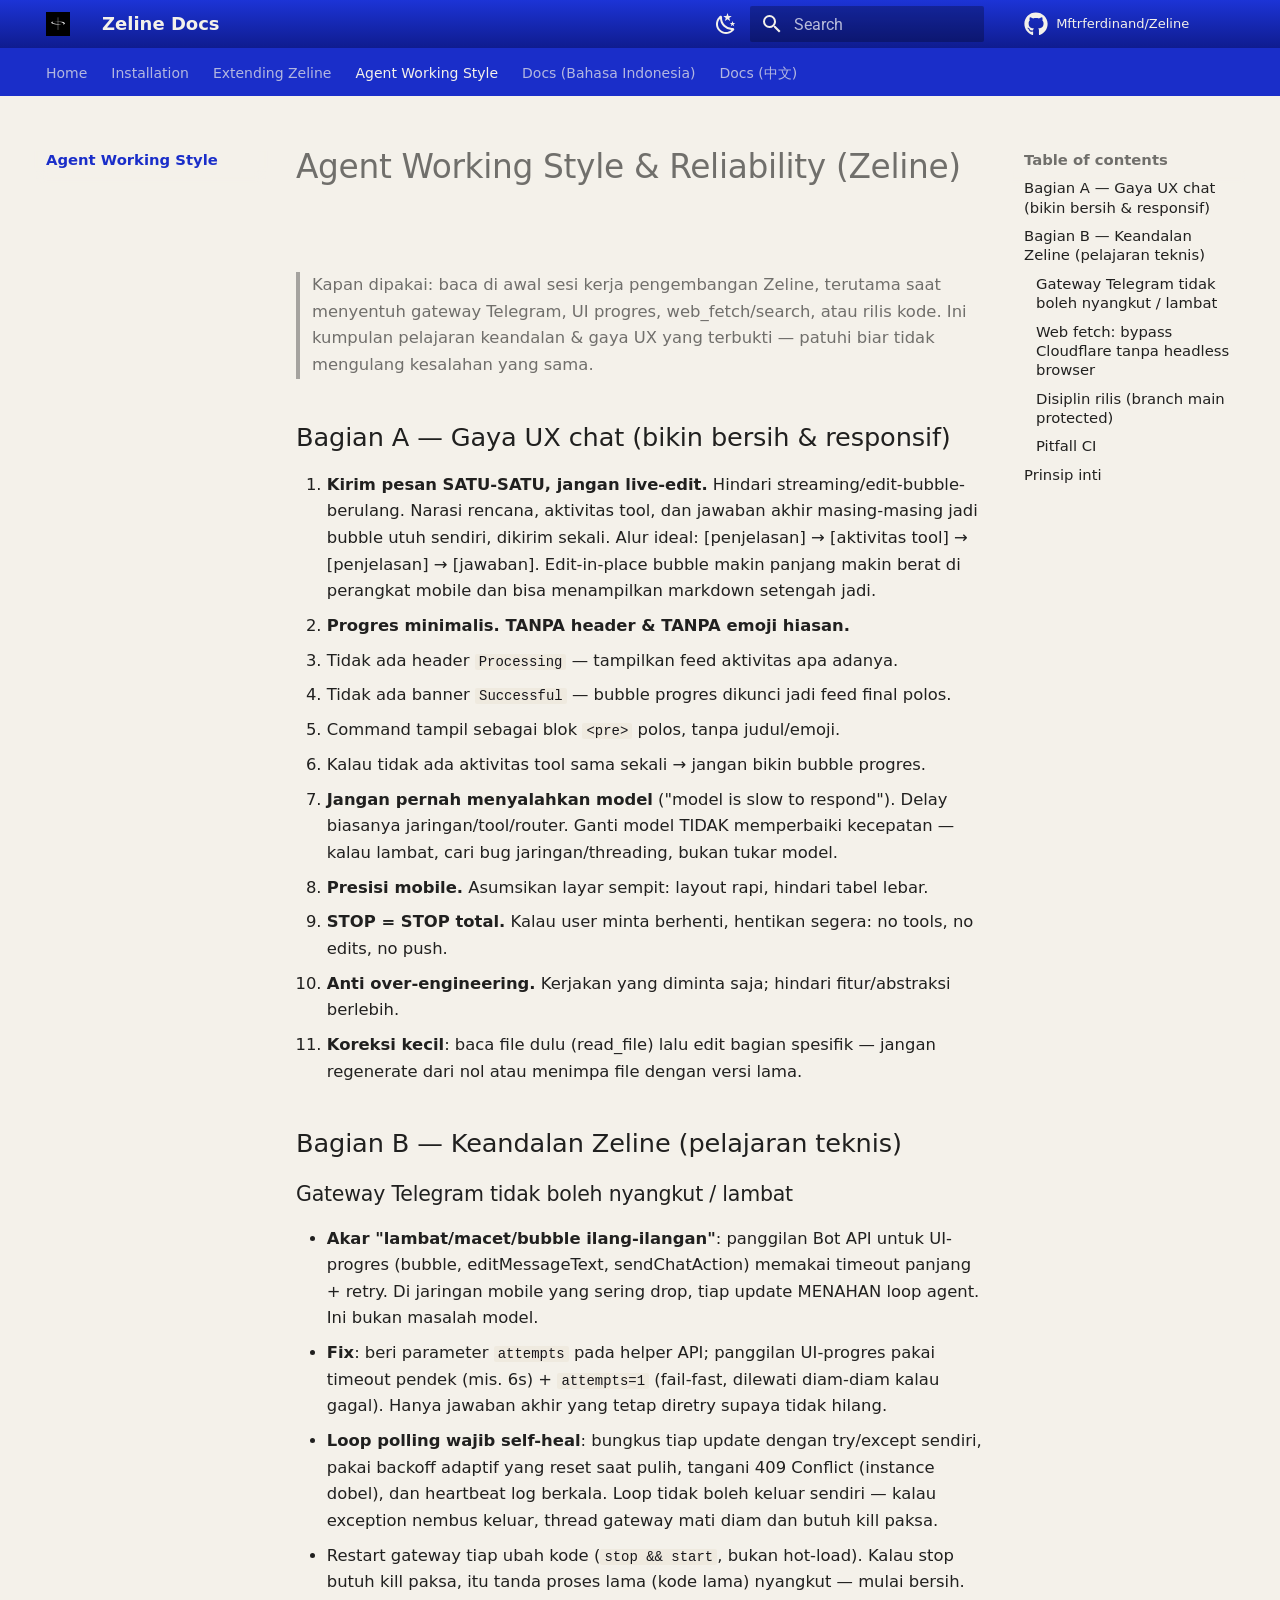
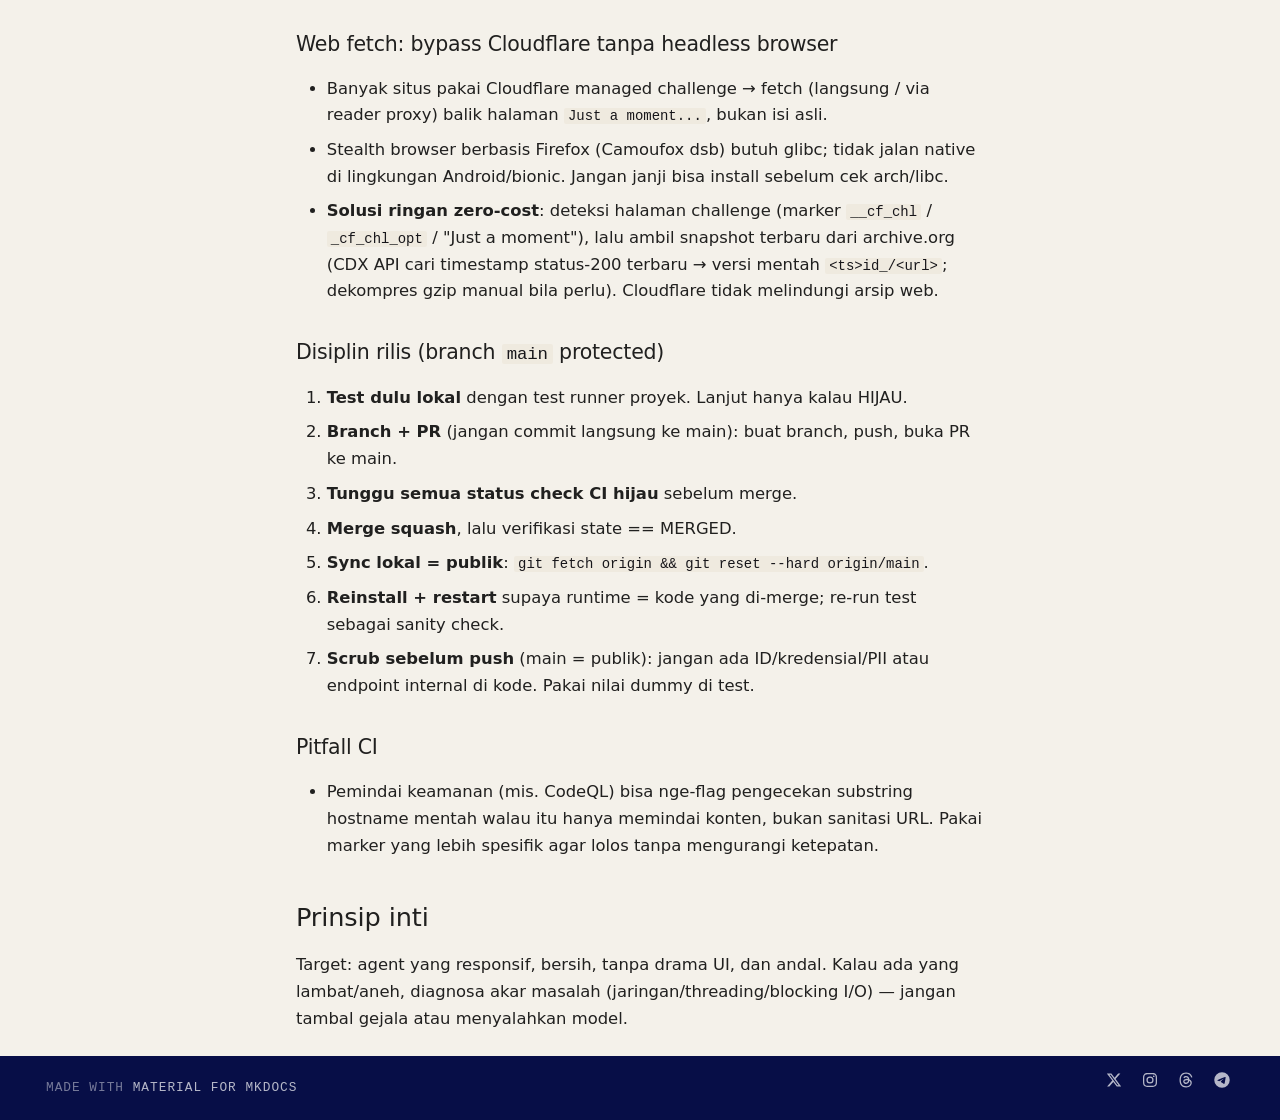
==== commit 0d102798: "Deploy Zeline docs site (docs.zeline.dev)" ====
--- a/agent-working-style-and-reliability/index.html
+++ b/agent-working-style-and-reliability/index.html
@@ -22,7 +22,7 @@
         
       
       
-      <link rel="icon" href="../assets/zerolinear-logo.png">
+      <link rel="icon" href="../assets/logo-mark.png">
       <meta name="generator" content="mkdocs-1.6.1, mkdocs-material-9.7.7">
     
     
@@ -52,6 +52,8 @@
         <style>:root{--md-text-font:"Roboto";--md-code-font:"Roboto Mono"}</style>
       
     
+    
+      <link rel="stylesheet" href="../stylesheets/zeline.css">
     
     <script>__md_scope=new URL("..",location),__md_hash=e=>[...e].reduce(((e,_)=>(e<<5)-e+_.charCodeAt(0)),0),__md_get=(e,_=localStorage,t=__md_scope)=>JSON.parse(_.getItem(t.pathname+"."+e)),__md_set=(e,_,t=localStorage,a=__md_scope)=>{try{t.setItem(a.pathname+"."+e,JSON.stringify(_))}catch(e){}}</script>
     
@@ -94,7 +96,7 @@
   <nav class="md-header__inner md-grid" aria-label="Header">
     <a href="https://zeline.dev" title="Zeline Docs" class="md-header__button md-logo" aria-label="Zeline Docs" data-md-component="logo">
       
-  <img src="../assets/zerolinear-logo.png" alt="logo">
+  <img src="../assets/logo-mark.png" alt="logo">
 
     </a>
     <label class="md-header__button md-icon" for="__drawer">
@@ -356,7 +358,7 @@
   <label class="md-nav__title" for="__drawer">
     <a href="https://zeline.dev" title="Zeline Docs" class="md-nav__button md-logo" aria-label="Zeline Docs" data-md-component="logo">
       
-  <img src="../assets/zerolinear-logo.png" alt="logo">
+  <img src="../assets/logo-mark.png" alt="logo">
 
     </a>
     Zeline Docs
@@ -878,6 +880,55 @@
   
 </div>
       
+        
+<div class="md-social">
+  
+    
+    
+    
+    
+      
+      
+    
+    <a href="https://x.com/zelineai" target="_blank" rel="noopener" title="x.com" class="md-social__link">
+      <svg xmlns="http://www.w3.org/2000/svg" viewBox="0 0 448 512"><!--! Font Awesome Free 7.1.0 by @fontawesome - https://fontawesome.com License - https://fontawesome.com/license/free (Icons: CC BY 4.0, Fonts: SIL OFL 1.1, Code: MIT License) Copyright 2025 Fonticons, Inc.--><path d="M357.2 48h70.6L273.6 224.2 455 464H313L201.7 318.6 74.5 464H3.8l164.9-188.5L-5.2 48h145.6l100.5 132.9zm-24.8 373.8h39.1L119.1 88h-42z"/></svg>
+    </a>
+  
+    
+    
+    
+    
+      
+      
+    
+    <a href="https://instagram.com/zeline.ai" target="_blank" rel="noopener" title="instagram.com" class="md-social__link">
+      <svg xmlns="http://www.w3.org/2000/svg" viewBox="0 0 448 512"><!--! Font Awesome Free 7.1.0 by @fontawesome - https://fontawesome.com License - https://fontawesome.com/license/free (Icons: CC BY 4.0, Fonts: SIL OFL 1.1, Code: MIT License) Copyright 2025 Fonticons, Inc.--><path d="M224.3 141a115 115 0 1 0-.6 230 115 115 0 1 0 .6-230m-.6 40.4a74.6 74.6 0 1 1 .6 149.2 74.6 74.6 0 1 1-.6-149.2m93.4-45.1a26.8 26.8 0 1 1 53.6 0 26.8 26.8 0 1 1-53.6 0m129.7 27.2c-1.7-35.9-9.9-67.7-36.2-93.9-26.2-26.2-58-34.4-93.9-36.2-37-2.1-147.9-2.1-184.9 0-35.8 1.7-67.6 9.9-93.9 36.1s-34.4 58-36.2 93.9c-2.1 37-2.1 147.9 0 184.9 1.7 35.9 9.9 67.7 36.2 93.9s58 34.4 93.9 36.2c37 2.1 147.9 2.1 184.9 0 35.9-1.7 67.7-9.9 93.9-36.2 26.2-26.2 34.4-58 36.2-93.9 2.1-37 2.1-147.8 0-184.8M399 388c-7.8 19.6-22.9 34.7-42.6 42.6-29.5 11.7-99.5 9-132.1 9s-102.7 2.6-132.1-9c-19.6-7.8-34.7-22.9-42.6-42.6-11.7-29.5-9-99.5-9-132.1s-2.6-102.7 9-132.1c7.8-19.6 22.9-34.7 42.6-42.6 29.5-11.7 99.5-9 132.1-9s102.7-2.6 132.1 9c19.6 7.8 34.7 22.9 42.6 42.6 11.7 29.5 9 99.5 9 132.1s2.7 102.7-9 132.1"/></svg>
+    </a>
+  
+    
+    
+    
+    
+      
+      
+    
+    <a href="https://threads.com/zeline.ai" target="_blank" rel="noopener" title="threads.com" class="md-social__link">
+      <svg xmlns="http://www.w3.org/2000/svg" viewBox="0 0 448 512"><!--! Font Awesome Free 7.1.0 by @fontawesome - https://fontawesome.com License - https://fontawesome.com/license/free (Icons: CC BY 4.0, Fonts: SIL OFL 1.1, Code: MIT License) Copyright 2025 Fonticons, Inc.--><path d="M331.5 235.7c2.2.9 4.2 1.9 6.3 2.8 29.2 14.1 50.6 35.2 61.8 61.4 15.7 36.5 17.2 95.8-30.3 143.2-36.2 36.2-80.3 52.5-142.6 53h-.3c-70.2-.5-124.1-24.1-160.4-70.2-32.3-41-48.9-98.1-49.5-169.6v-.5c.5-71.5 17.1-128.6 49.4-169.6 36.3-46.1 90.3-69.7 160.5-70.2h.3c70.3.5 124.9 24 162.3 69.9 18.4 22.7 32 50 40.6 81.7l-40.4 10.8c-7.1-25.8-17.8-47.8-32.2-65.4-29.2-35.8-73-54.2-130.5-54.6-57 .5-100.1 18.8-128.2 54.4C72.1 146.1 58.5 194.3 58 256c.5 61.7 14.1 109.9 40.3 143.3 28 35.6 71.2 53.9 128.2 54.4 51.4-.4 85.4-12.6 113.7-40.9 32.3-32.2 31.7-71.8 21.4-95.9-6.1-14.2-17.1-26-31.9-34.9-3.7 26.9-11.8 48.3-24.7 64.8-17.1 21.8-41.4 33.6-72.7 35.3-23.6 1.3-46.3-4.4-63.9-16-20.8-13.8-33-34.8-34.3-59.3-2.5-48.3 35.7-83 95.2-86.4 21.1-1.2 40.9-.3 59.2 2.8-2.4-14.8-7.3-26.6-14.6-35.2-10-11.7-25.6-17.7-46.2-17.8h-.7c-16.6 0-39 4.6-53.3 26.3l-34.4-23.6c19.2-29.1 50.3-45.1 87.8-45.1h.8c62.6.4 99.9 39.5 103.7 107.7l-.2.2zm-156 68.8c1.3 25.1 28.4 36.8 54.6 35.3 25.6-1.4 54.6-11.4 59.5-73.2-13.2-2.9-27.8-4.4-43.4-4.4-4.8 0-9.6.1-14.4.4-42.9 2.4-57.2 23.2-56.2 41.8z"/></svg>
+    </a>
+  
+    
+    
+    
+    
+      
+      
+    
+    <a href="https://t.me/zerolinear" target="_blank" rel="noopener" title="t.me" class="md-social__link">
+      <svg xmlns="http://www.w3.org/2000/svg" viewBox="0 0 512 512"><!--! Font Awesome Free 7.1.0 by @fontawesome - https://fontawesome.com License - https://fontawesome.com/license/free (Icons: CC BY 4.0, Fonts: SIL OFL 1.1, Code: MIT License) Copyright 2025 Fonticons, Inc.--><path d="M256 8a248 248 0 1 0 0 496 248 248 0 1 0 0-496m115 168.7c-3.7 39.2-19.9 134.4-28.1 178.3-3.5 18.6-10.3 24.8-16.9 25.4-14.4 1.3-25.3-9.5-39.3-18.7-21.8-14.3-34.2-23.2-55.3-37.2-24.5-16.1-8.6-25 5.3-39.5 3.7-3.8 67.1-61.5 68.3-66.7.2-.7.3-3.1-1.2-4.4s-3.6-.8-5.1-.5c-2.2.5-37.1 23.5-104.6 69.1-9.9 6.8-18.9 10.1-26.9 9.9-8.9-.2-25.9-5-38.6-9.1-15.5-5-27.9-7.7-26.8-16.3.6-4.5 6.7-9 18.4-13.7 72.3-31.5 120.5-52.3 144.6-62.3 68.9-28.6 83.2-33.6 92.5-33.8 2.1 0 6.6.5 9.6 2.9 2 1.7 3.2 4.1 3.5 6.7.5 3.2.6 6.5.4 9.8z"/></svg>
+    </a>
+  
+</div>
+      
     </div>
   </div>
 </footer>
--- a/stylesheets/zeline.css
+++ b/stylesheets/zeline.css
@@ -0,0 +1,124 @@
+/* Zeline docs — brand alignment with zeline.dev
+   Paper cream, cobalt blue, Inter Tight + JetBrains Mono */
+
+:root {
+  --md-primary-fg-color: #1a2ec9;
+  --md-primary-bg-color: #f4f1ea;
+  --md-typeset-a-color: #0f1c8f;
+  --md-code-bg-color: #efeadf;
+  --md-default-bg-color: #f4f1ea;
+  --md-default-fg-color: #17161a;
+}
+
+[data-md-color-scheme="default"] {
+  --md-default-bg-color: #f4f1ea;
+  --md-primary-fg-color: #1a2ec9;
+  --md-primary-bg-color: #f4f1ea;
+  --md-code-bg-color: #efeadf;
+  --md-typeset-a-color: #0f1c8f;
+  --md-code-fg-color: #17161a;
+}
+
+[data-md-color-scheme="slate"] {
+  --md-default-bg-color: #0c1568;
+  --md-primary-fg-color: #eef1ff;
+  --md-primary-bg-color: #0f1c8f;
+  --md-code-bg-color: #12228f;
+  --md-typeset-a-color: #7c93ff;
+  --md-code-fg-color: #eef1ff;
+  --md-default-fg-color: #eef1ff;
+}
+
+body {
+  font-family: "Inter Tight", system-ui, -apple-system, sans-serif !important;
+}
+
+code, pre, .md-typeset code {
+  font-family: "JetBrains Mono", ui-monospace, monospace !important;
+}
+
+.md-typeset {
+  font-size: .82rem;
+  line-height: 1.62;
+}
+
+/* header bar: deep cobalt like the blue-zone on zeline.dev */
+.md-header {
+  background: linear-gradient(180deg, #1c34d6 0%, #0f1c8f 100%);
+  box-shadow: none;
+}
+
+/* nav sidebar paper tint, active item cobalt */
+.md-nav {
+  font-size: .74rem;
+}
+.md-nav__item--active > .md-nav__link {
+  color: #1a2ec9;
+  font-weight: 600;
+}
+
+/* hero logo block on home page */
+.md-header__logo { opacity: .95; }
+
+/* eyebrow-like section headers */
+.md-typeset h1 {
+  letter-spacing: -.01em;
+  font-weight: 500;
+}
+.md-typeset h2 {
+  font-weight: 500;
+  letter-spacing: -.005em;
+}
+
+/* links keep the ink feel, hover accent */
+.md-typeset a {
+  text-decoration: none;
+}
+.md-typeset a:hover {
+  color: #0A84FF;
+}
+
+/* footer align with lab site */
+.md-footer {
+  background: #0a1568;
+}
+.md-footer-meta {
+  font-family: "JetBrains Mono", monospace;
+  font-size: 11px;
+  letter-spacing: .09em;
+  text-transform: uppercase;
+}
+
+/* admonitions get a softer paper border */
+.md-typeset .admonition,
+.md-typeset details {
+  border-radius: 10px;
+  box-shadow: none;
+  border: 1px solid #e2ddd0;
+}
+
+/* social row in footer meta */
+.zeline-social {
+  display: flex;
+  gap: 16px;
+  flex-wrap: wrap;
+  padding: 8px 0;
+  font-family: "JetBrains Mono", monospace;
+  font-size: 11px;
+  letter-spacing: .08em;
+  text-transform: uppercase;
+}
+.zeline-social a {
+  color: #9fb0ff !important;
+}
+
+/* hero image on home */
+.zeline-hero {
+  text-align: center;
+  margin: 0 auto 1.2em;
+}
+.zeline-hero img {
+  width: 320px;
+  max-width: 70%;
+  height: auto;
+}
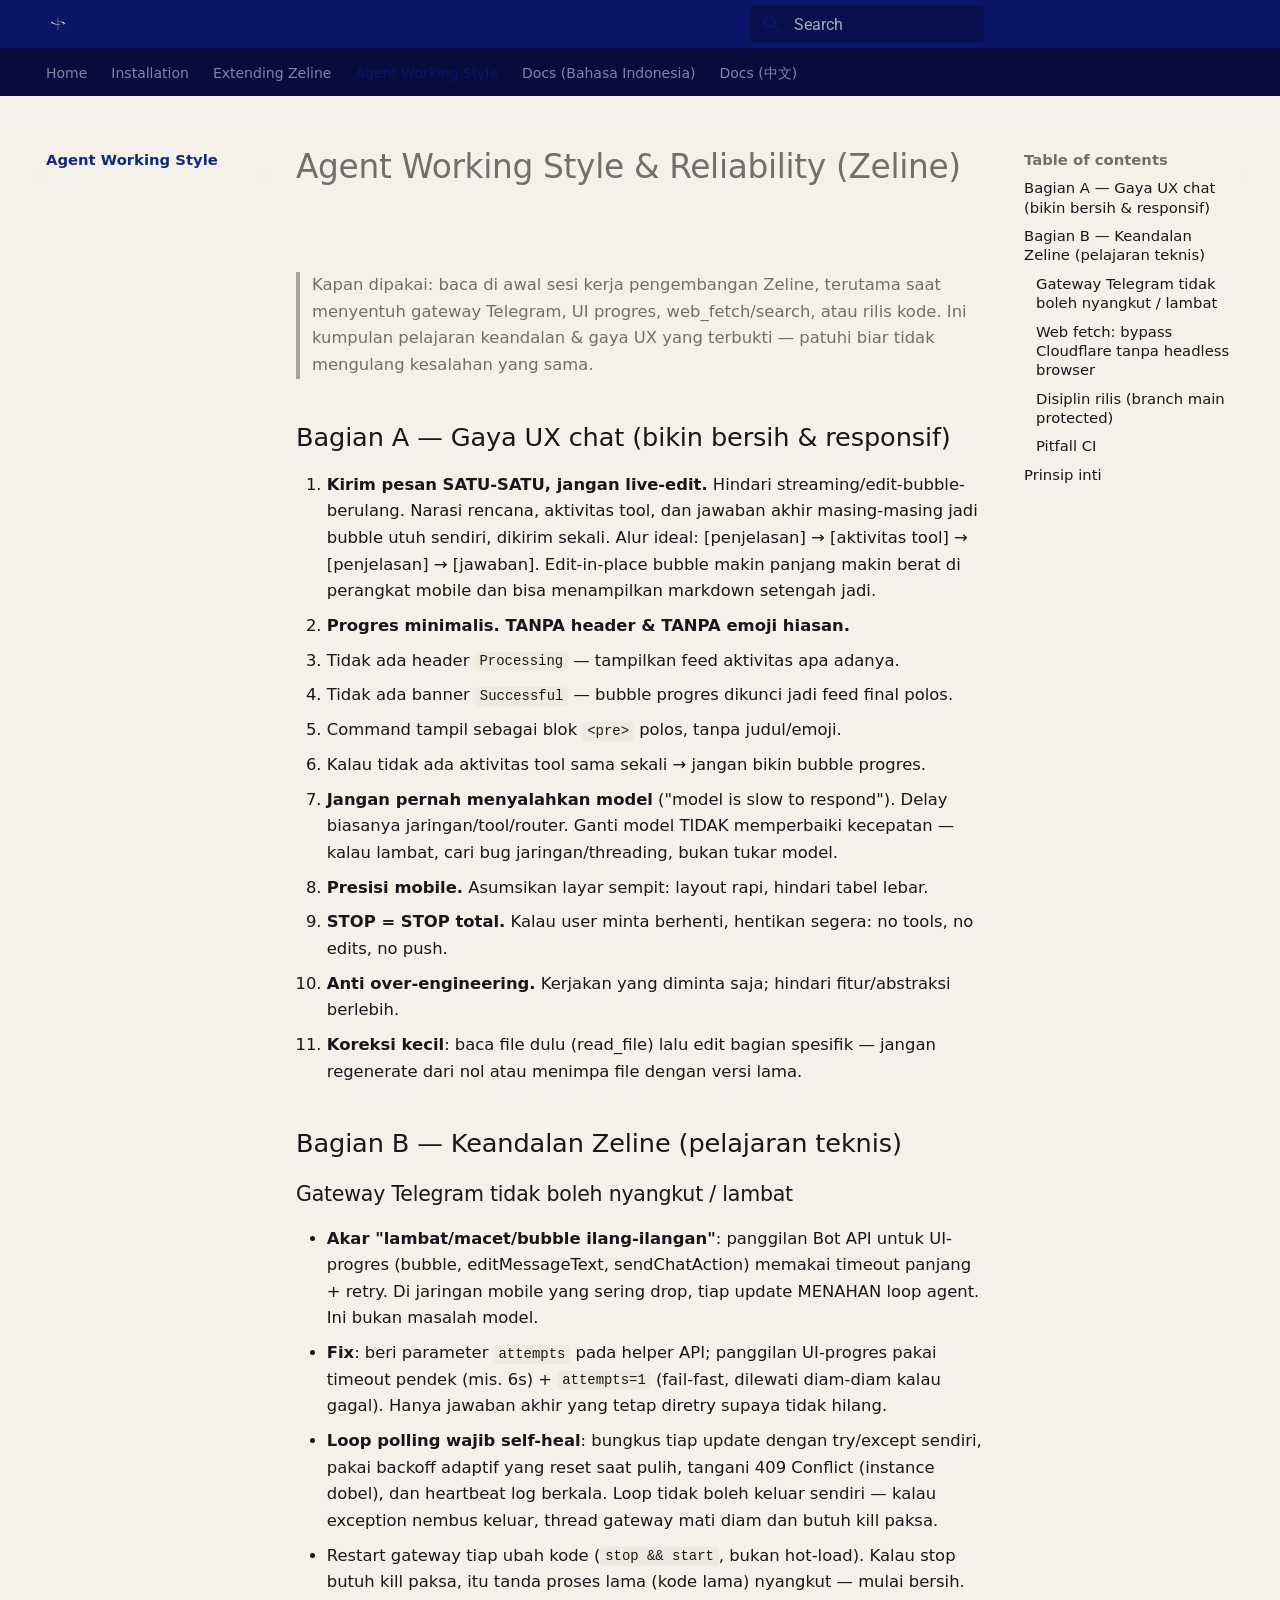
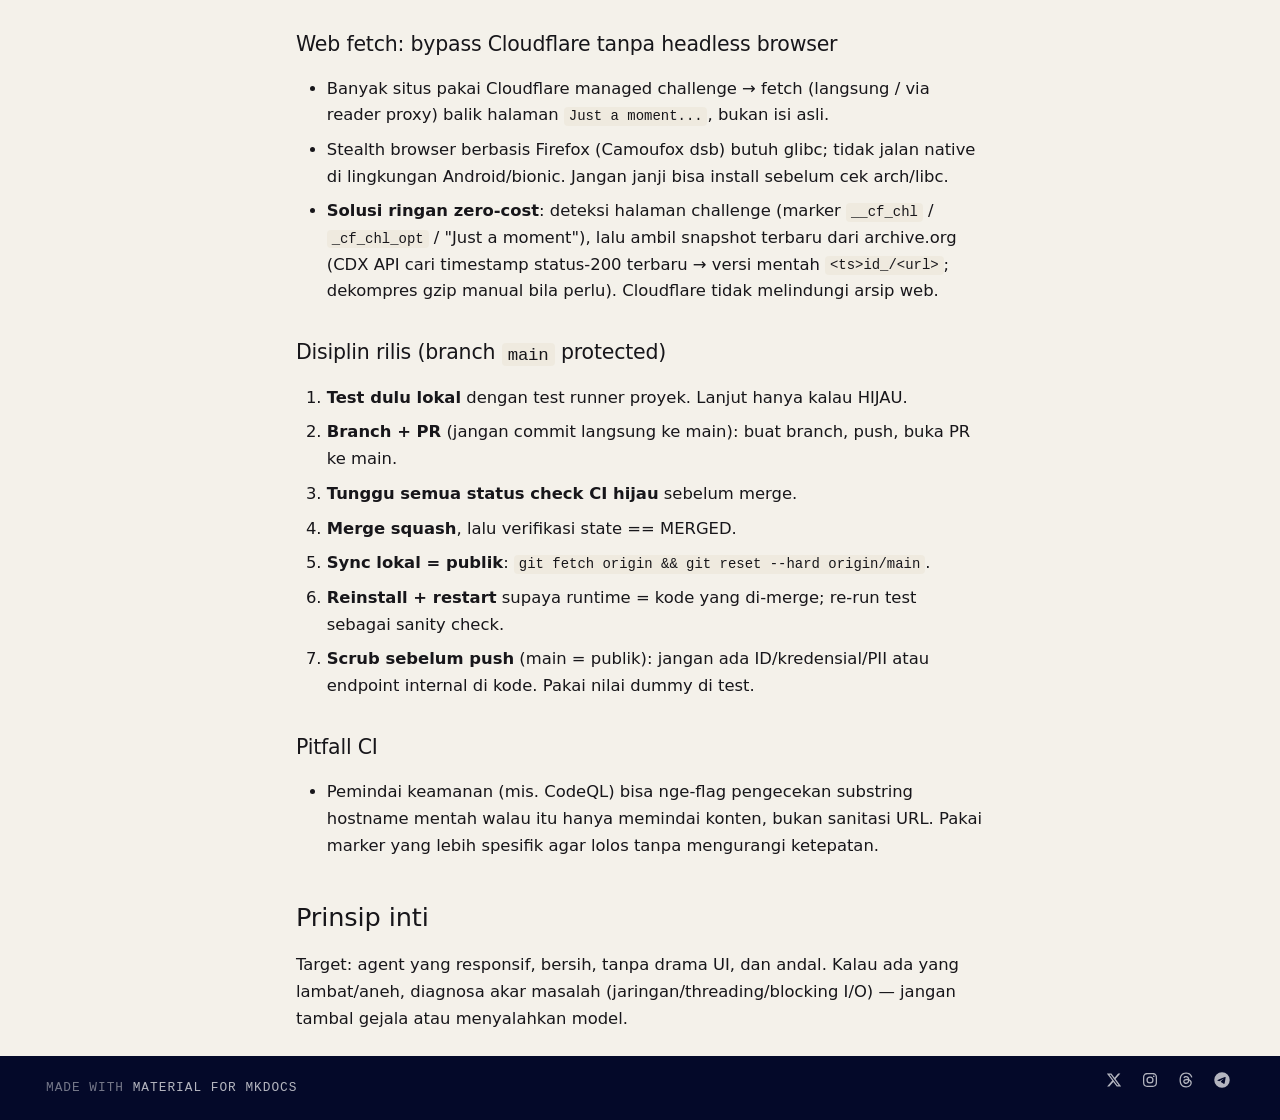
==== commit d6b24cda: "Deploy Zeline docs site (docs.zeline.dev)" ====
--- a/agent-working-style-and-reliability/index.html
+++ b/agent-working-style-and-reliability/index.html
@@ -22,7 +22,7 @@
         
       
       
-      <link rel="icon" href="../assets/logo-mark.png">
+      <link rel="icon" href="../assets/logo-icon-navy.png">
       <meta name="generator" content="mkdocs-1.6.1, mkdocs-material-9.7.7">
     
     
--- a/stylesheets/zeline.css
+++ b/stylesheets/zeline.css
@@ -1,87 +1,139 @@
-/* Zeline docs — brand alignment with zeline.dev
-   Paper cream, cobalt blue, Inter Tight + JetBrains Mono */
+/* Zeline docs — brand: darknavy on paper (light) / readable deep-navy dark mode */
 
-:root {
-  --md-primary-fg-color: #1a2ec9;
-  --md-primary-bg-color: #f4f1ea;
-  --md-typeset-a-color: #0f1c8f;
+/* ---------- LIGHT MODE: dark navy on paper cream ---------- */
+:root,
+[data-md-color-scheme="default"] {
+  --zl-navy: #0a1568;        /* dark navy — main brand color */
+  --zl-navy-deep: #060d3d;
+  --zl-navy-soft: #12277e;
+
+  --md-default-bg-color: #f4f1ea;      /* paper cream from zeline.dev */
+  --md-default-fg-color: #17161a;
+  --md-primary-fg-color: #0a1568;      /* header/nav text on navy */
+  --md-primary-bg-color: #0a1568;      /* header bar = dark navy */
+  --md-accent-fg-color: #0a84ff;
+  --md-typeset-a-color: #12277e;       /* links: dark navy */
   --md-code-bg-color: #efeadf;
-  --md-default-bg-color: #f4f1ea;
-  --md-default-fg-color: #17161a;
-}
-
-[data-md-color-scheme="default"] {
-  --md-default-bg-color: #f4f1ea;
-  --md-primary-fg-color: #1a2ec9;
-  --md-primary-bg-color: #f4f1ea;
-  --md-code-bg-color: #efeadf;
-  --md-typeset-a-color: #0f1c8f;
   --md-code-fg-color: #17161a;
 }
 
+/* ---------- DARK MODE: deep near-black navy, calm & readable ---------- */
 [data-md-color-scheme="slate"] {
-  --md-default-bg-color: #0c1568;
-  --md-primary-fg-color: #eef1ff;
-  --md-primary-bg-color: #0f1c8f;
-  --md-code-bg-color: #12228f;
-  --md-typeset-a-color: #7c93ff;
-  --md-code-fg-color: #eef1ff;
-  --md-default-fg-color: #eef1ff;
+  --md-default-bg-color: #0b0f1e;      /* near-black navy, NOT saturated blue */
+  --md-default-fg-color: #e3e7f4;      /* soft off-white text */
+  --md-primary-bg-color: #060b1c;      /* header darker than page */
+  --md-primary-fg-color: #e3e7f4;
+  --md-accent-fg-color: #7c9aff;
+  --md-typeset-a-color: #9db1ff;       /* periwinkle links, easy on eyes */
+  --md-code-bg-color: #111834;
+  --md-code-fg-color: #dfe4ff;
+  --md-default-fg-color--light: #aab3cc;
+  --md-default-fg-color--lighter: #7d88a8;
 }
 
+/* ---------- Base typography ---------- */
 body {
   font-family: "Inter Tight", system-ui, -apple-system, sans-serif !important;
 }
-
 code, pre, .md-typeset code {
   font-family: "JetBrains Mono", ui-monospace, monospace !important;
 }
-
 .md-typeset {
   font-size: .82rem;
   line-height: 1.62;
 }
+.md-typeset h1 { letter-spacing: -.01em; font-weight: 500; }
+.md-typeset h2 { font-weight: 500; letter-spacing: -.005em; }
+.md-typeset a { text-decoration: none; }
+.md-typeset a:hover { color: #0a84ff; }
 
-/* header bar: deep cobalt like the blue-zone on zeline.dev */
+/* ---------- Header: solid dark navy (was bright cobalt gradient) ---------- */
 .md-header {
-  background: linear-gradient(180deg, #1c34d6 0%, #0f1c8f 100%);
+  background: #0a1568;
   box-shadow: none;
 }
+[data-md-color-scheme="slate"] .md-header {
+  background: #060b1c;
+}
 
-/* nav sidebar paper tint, active item cobalt */
-.md-nav {
-  font-size: .74rem;
-}
+/* ---------- Sidebar nav ---------- */
+.md-nav { font-size: .74rem; }
 .md-nav__item--active > .md-nav__link {
-  color: #1a2ec9;
+  color: #12277e;
   font-weight: 600;
 }
-
-/* hero logo block on home page */
-.md-header__logo { opacity: .95; }
-
-/* eyebrow-like section headers */
-.md-typeset h1 {
-  letter-spacing: -.01em;
-  font-weight: 500;
+[data-md-color-scheme="slate"] .md-nav__item--active > .md-nav__link {
+  color: #9db1ff;
 }
-.md-typeset h2 {
-  font-weight: 500;
-  letter-spacing: -.005em;
+[data-md-color-scheme="slate"] .md-nav__link {
+  color: #aab3cc;
+}
+[data-md-color-scheme="slate"] .md-nav__link:hover {
+  color: #e3e7f4;
 }
 
-/* links keep the ink feel, hover accent */
-.md-typeset a {
-  text-decoration: none;
+/* ---------- Tabs ---------- */
+.md-tabs { background: #060d3d; }
+[data-md-color-scheme="slate"] .md-tabs { background: #04081a; }
+.md-tabs__link { color: rgba(238,241,255,.75); }
+.md-tabs__link--active, .md-tabs__link:hover { color: #eef1ff; }
+
+/* ---------- Code blocks & inline code ---------- */
+.md-typeset code {
+  border-radius: 4px;
+  padding: .1em .35em;
 }
-.md-typeset a:hover {
-  color: #0A84FF;
+.md-typeset pre > code { border-radius: 8px; }
+
+/* dark mode: make sure code text is readable, not navy-on-navy */
+[data-md-color-scheme="slate"] .md-typeset code {
+  background-color: #111834;
+  color: #dfe4ff;
+}
+[data-md-color-scheme="slate"] .md-typeset pre {
+  color: #dfe4ff;
 }
 
-/* footer align with lab site */
-.md-footer {
-  background: #0a1568;
+/* ---------- Tables: soft lines, readable in both modes ---------- */
+.md-typeset table:not([class]) {
+  border-collapse: collapse;
 }
+.md-typeset table:not([class]) th {
+  background: rgba(10, 21, 104, .08);
+  color: #0a1568;
+}
+[data-md-color-scheme="slate"] .md-typeset table:not([class]) th {
+  background: rgba(124, 154, 255, .10);
+  color: #e3e7f4;
+}
+.md-typeset table:not([class]) td {
+  border-top: 1px solid #e2ddd0;
+}
+[data-md-color-scheme="slate"] .md-typeset table:not([class]) td {
+  border-top: 1px solid #1e2748;
+}
+
+/* ---------- Admonitions & details ---------- */
+.md-typeset .admonition,
+.md-typeset details {
+  border-radius: 10px;
+  box-shadow: none;
+  border: 1px solid #e2ddd0;
+}
+[data-md-color-scheme="slate"] .md-typeset .admonition,
+[data-md-color-scheme="slate"] .md-typeset details {
+  border: 1px solid #1e2748;
+  background-color: #0d1326;
+}
+
+/* ---------- Search overlay ---------- */
+[data-md-color-scheme="slate"] .md-search__form {
+  background: #060b1c;
+}
+
+/* ---------- Footer ---------- */
+.md-footer { background: #060d3d; }
+[data-md-color-scheme="slate"] .md-footer { background: #04081a; }
 .md-footer-meta {
   font-family: "JetBrains Mono", monospace;
   font-size: 11px;
@@ -89,36 +141,32 @@
   text-transform: uppercase;
 }
 
-/* admonitions get a softer paper border */
-.md-typeset .admonition,
-.md-typeset details {
-  border-radius: 10px;
-  box-shadow: none;
-  border: 1px solid #e2ddd0;
+/* ---------- Hero on home: navy card with white orbit mark ---------- */
+.zeline-hero {
+  display: flex;
+  flex-direction: column;
+  align-items: center;
+  gap: .6rem;
+  margin: 1.2em auto 2em;
+  padding: 1.6rem 1.2rem;
+  background: linear-gradient(180deg, #0a1568 0%, #060d3d 100%);
+  border-radius: 14px;
+  width: fit-content;
+  min-width: min(420px, 100%);
 }
-
-/* social row in footer meta */
-.zeline-social {
-  display: flex;
-  gap: 16px;
-  flex-wrap: wrap;
-  padding: 8px 0;
-  font-family: "JetBrains Mono", monospace;
-  font-size: 11px;
+.zeline-hero img {
+  width: 120px;
+  height: auto;
+  display: block;
+}
+.zeline-hero-sub {
+  margin: 0;
+  color: #eef1ff;
+  font-family: "JetBrains Mono", ui-monospace, monospace;
+  font-size: 11.5px;
   letter-spacing: .08em;
   text-transform: uppercase;
+  text-align: center;
 }
-.zeline-social a {
-  color: #9fb0ff !important;
-}
-
-/* hero image on home */
-.zeline-hero {
-  text-align: center;
-  margin: 0 auto 1.2em;
-}
-.zeline-hero img {
-  width: 320px;
-  max-width: 70%;
-  height: auto;
-}
+.zeline-hero-sub a { color: #9db1ff; }
+.zeline-hero-sub a:hover { color: #eef1ff; }
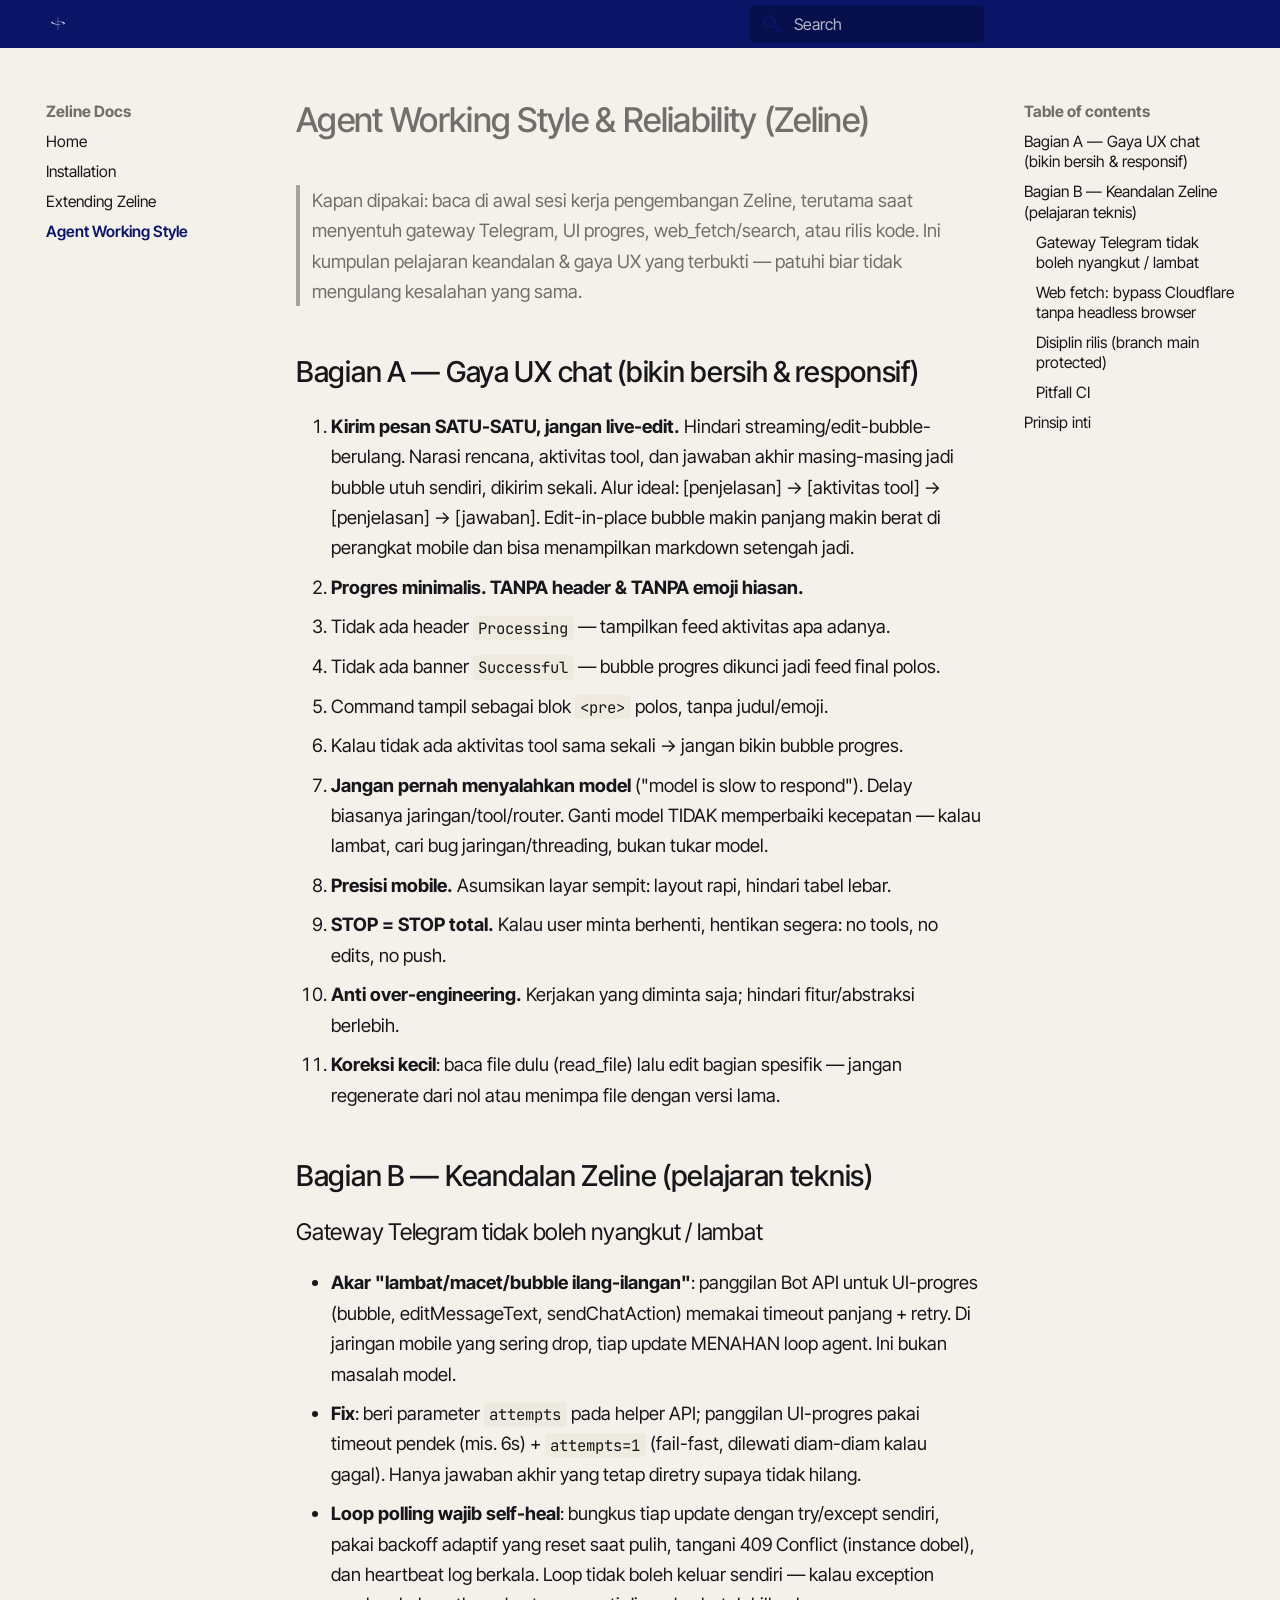
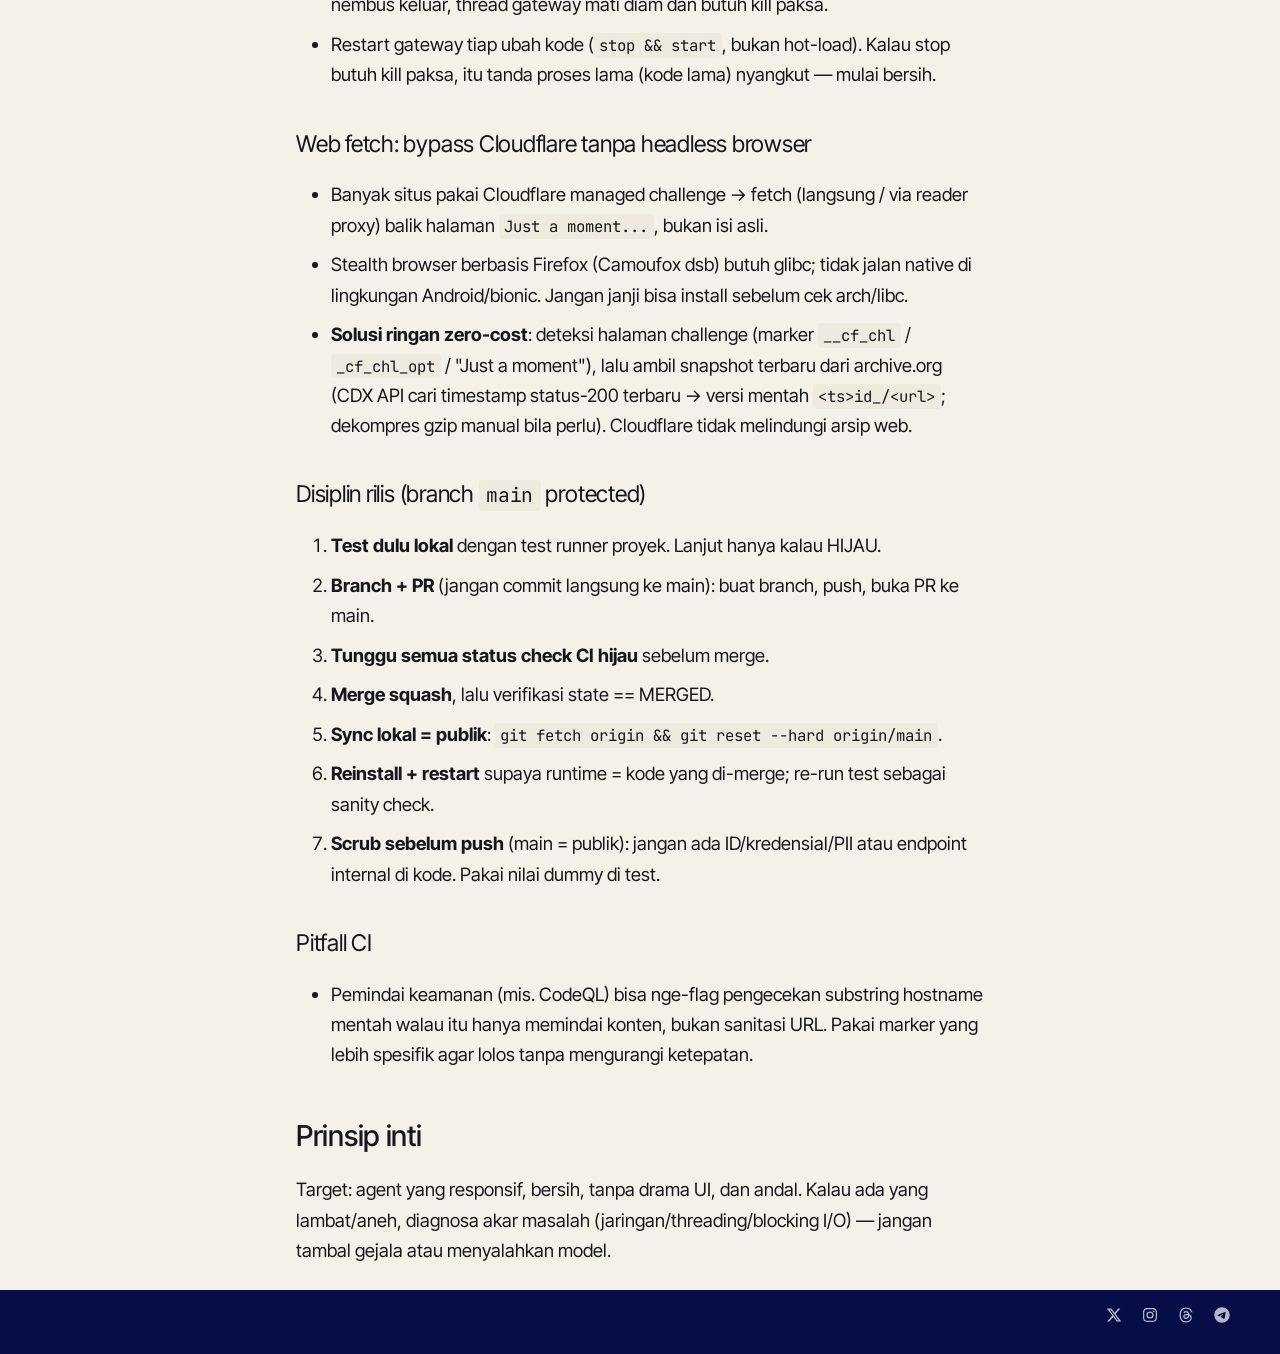
==== commit 7cb46898: "Deploy Zeline docs site (docs.zeline.dev)" ====
--- a/agent-working-style-and-reliability/index.html
+++ b/agent-working-style-and-reliability/index.html
@@ -16,9 +16,13 @@
         <link rel="prev" href="../extending/">
       
       
-        <link rel="next" href="../README.id/">
-      
-      
+      
+        
+          <link rel="alternate" href="/" hreflang="en">
+        
+          <link rel="alternate" href="/README.id/" hreflang="id">
+        
+          <link rel="alternate" href="/README.zh/" hreflang="zh">
         
       
       
@@ -48,8 +52,8 @@
         
         
         <link rel="preconnect" href="https://fonts.gstatic.com" crossorigin>
-        <link rel="stylesheet" href="https://fonts.googleapis.com/css?family=Roboto:300,300i,400,400i,700,700i%7CRoboto+Mono:400,400i,700,700i&display=fallback">
-        <style>:root{--md-text-font:"Roboto";--md-code-font:"Roboto Mono"}</style>
+        <link rel="stylesheet" href="https://fonts.googleapis.com/css?family=Inter+Tight:300,300i,400,400i,700,700i%7CJetBrains+Mono:400,400i,700,700i&display=fallback">
+        <style>:root{--md-text-font:"Inter Tight";--md-code-font:"JetBrains Mono"}</style>
       
     
     
@@ -71,7 +75,7 @@
     
     
     
-    <body dir="ltr" data-md-color-scheme="default" data-md-color-primary="blue" data-md-color-accent="blue">
+    <body dir="ltr" data-md-color-scheme="default" data-md-color-primary="indigo" data-md-color-accent="indigo">
   
     
     <input class="md-toggle" data-md-toggle="drawer" type="checkbox" id="__drawer" autocomplete="off">
@@ -92,7 +96,9 @@
     
       
 
-<header class="md-header" data-md-component="header">
+  
+
+<header class="md-header md-header--shadow" data-md-component="header">
   <nav class="md-header__inner md-grid" aria-label="Header">
     <a href="https://zeline.dev" title="Zeline Docs" class="md-header__button md-logo" aria-label="Zeline Docs" data-md-component="logo">
       
@@ -126,7 +132,7 @@
     
     
     
-    <input class="md-option" data-md-color-media="" data-md-color-scheme="default" data-md-color-primary="blue" data-md-color-accent="blue"  aria-label="Switch to dark mode"  type="radio" name="__palette" id="__palette_0">
+    <input class="md-option" data-md-color-media="" data-md-color-scheme="default" data-md-color-primary="indigo" data-md-color-accent="indigo"  aria-label="Switch to dark mode"  type="radio" name="__palette" id="__palette_0">
     
       <label class="md-header__button md-icon" title="Switch to dark mode" for="__palette_1" hidden>
         <svg xmlns="http://www.w3.org/2000/svg" viewBox="0 0 24 24"><path d="m17.75 4.09-2.53 1.94.91 3.06-2.63-1.81-2.63 1.81.91-3.06-2.53-1.94L12.44 4l1.06-3 1.06 3zm3.5 6.91-1.64 1.25.59 1.98-1.7-1.17-1.7 1.17.59-1.98L15.75 11l2.06-.05L18.5 9l.69 1.95zm-2.28 4.95c.83-.08 1.72 1.1 1.19 1.85-.32.45-.66.87-1.08 1.27C15.17 23 8.84 23 4.94 19.07c-3.91-3.9-3.91-10.24 0-14.14.4-.4.82-.76 1.27-1.08.75-.53 1.93.36 1.85 1.19-.27 2.86.69 5.83 2.89 8.02a9.96 9.96 0 0 0 8.02 2.89m-1.64 2.02a12.08 12.08 0 0 1-7.8-3.47c-2.17-2.19-3.33-5-3.49-7.82-2.81 3.14-2.7 7.96.31 10.98 3.02 3.01 7.84 3.12 10.98.31"/></svg>
@@ -136,7 +142,7 @@
     
     
     
-    <input class="md-option" data-md-color-media="" data-md-color-scheme="slate" data-md-color-primary="blue" data-md-color-accent="blue"  aria-label="Switch to light mode"  type="radio" name="__palette" id="__palette_1">
+    <input class="md-option" data-md-color-media="" data-md-color-scheme="slate" data-md-color-primary="indigo" data-md-color-accent="indigo"  aria-label="Switch to light mode"  type="radio" name="__palette" id="__palette_1">
     
       <label class="md-header__button md-icon" title="Switch to light mode" for="__palette_0" hidden>
         <svg xmlns="http://www.w3.org/2000/svg" viewBox="0 0 24 24"><path d="M12 7a5 5 0 0 1 5 5 5 5 0 0 1-5 5 5 5 0 0 1-5-5 5 5 0 0 1 5-5m0 2a3 3 0 0 0-3 3 3 3 0 0 0 3 3 3 3 0 0 0 3-3 3 3 0 0 0-3-3m0-7 2.39 3.42C13.65 5.15 12.84 5 12 5s-1.65.15-2.39.42zM3.34 7l4.16-.35A7.2 7.2 0 0 0 5.94 8.5c-.44.74-.69 1.5-.83 2.29zm.02 10 1.76-3.77a7.131 7.131 0 0 0 2.38 4.14zM20.65 7l-1.77 3.79a7.02 7.02 0 0 0-2.38-4.15zm-.01 10-4.14.36c.59-.51 1.12-1.14 1.54-1.86.42-.73.69-1.5.83-2.29zM12 22l-2.41-3.44c.74.27 1.55.44 2.41.44.82 0 1.63-.17 2.37-.44z"/></svg>
@@ -149,6 +155,38 @@
     
       <script>var palette=__md_get("__palette");if(palette&&palette.color){if("(prefers-color-scheme)"===palette.color.media){var media=matchMedia("(prefers-color-scheme: light)"),input=document.querySelector(media.matches?"[data-md-color-media='(prefers-color-scheme: light)']":"[data-md-color-media='(prefers-color-scheme: dark)']");palette.color.media=input.getAttribute("data-md-color-media"),palette.color.scheme=input.getAttribute("data-md-color-scheme"),palette.color.primary=input.getAttribute("data-md-color-primary"),palette.color.accent=input.getAttribute("data-md-color-accent")}for(var[key,value]of Object.entries(palette.color))document.body.setAttribute("data-md-color-"+key,value)}</script>
     
+    
+      <div class="md-header__option">
+  <div class="md-select">
+    
+    <button class="md-header__button md-icon" aria-label="Select language">
+      <svg xmlns="http://www.w3.org/2000/svg" viewBox="0 0 24 24"><path d="m12.87 15.07-2.54-2.51.03-.03A17.5 17.5 0 0 0 14.07 6H17V4h-7V2H8v2H1v2h11.17C11.5 7.92 10.44 9.75 9 11.35 8.07 10.32 7.3 9.19 6.69 8h-2c.73 1.63 1.73 3.17 2.98 4.56l-5.09 5.02L4 19l5-5 3.11 3.11zM18.5 10h-2L12 22h2l1.12-3h4.75L21 22h2zm-2.62 7 1.62-4.33L19.12 17z"/></svg>
+    </button>
+    <div class="md-select__inner">
+      <ul class="md-select__list">
+        
+          <li class="md-select__item">
+            <a href="/" hreflang="en" class="md-select__link">
+              English
+            </a>
+          </li>
+        
+          <li class="md-select__item">
+            <a href="/README.id/" hreflang="id" class="md-select__link">
+              Bahasa Indonesia
+            </a>
+          </li>
+        
+          <li class="md-select__item">
+            <a href="/README.zh/" hreflang="zh" class="md-select__link">
+              中文
+            </a>
+          </li>
+        
+      </ul>
+    </div>
+  </div>
+</div>
     
     
       
@@ -213,131 +251,6 @@
       
         
           
-            
-<nav class="md-tabs" aria-label="Tabs" data-md-component="tabs">
-  <div class="md-grid">
-    <ul class="md-tabs__list">
-      
-        
-  
-  
-  
-  
-    <li class="md-tabs__item">
-      <a href=".." class="md-tabs__link">
-        
-  
-  
-    
-  
-  Home
-
-      </a>
-    </li>
-  
-
-      
-        
-  
-  
-  
-  
-    <li class="md-tabs__item">
-      <a href="../installation/" class="md-tabs__link">
-        
-  
-  
-    
-  
-  Installation
-
-      </a>
-    </li>
-  
-
-      
-        
-  
-  
-  
-  
-    <li class="md-tabs__item">
-      <a href="../extending/" class="md-tabs__link">
-        
-  
-  
-    
-  
-  Extending Zeline
-
-      </a>
-    </li>
-  
-
-      
-        
-  
-  
-  
-    
-  
-  
-    <li class="md-tabs__item md-tabs__item--active">
-      <a href="./" class="md-tabs__link">
-        
-  
-  
-    
-  
-  Agent Working Style
-
-      </a>
-    </li>
-  
-
-      
-        
-  
-  
-  
-  
-    <li class="md-tabs__item">
-      <a href="../README.id/" class="md-tabs__link">
-        
-  
-  
-    
-  
-  Docs (Bahasa Indonesia)
-
-      </a>
-    </li>
-  
-
-      
-        
-  
-  
-  
-  
-    <li class="md-tabs__item">
-      <a href="../README.zh/" class="md-tabs__link">
-        
-  
-  
-    
-  
-  Docs (中文)
-
-      </a>
-    </li>
-  
-
-      
-    </ul>
-  </div>
-</nav>
-          
         
       
       <main class="md-main" data-md-component="main">
@@ -351,10 +264,8 @@
                     
 
 
-  
-
-
-<nav class="md-nav md-nav--primary md-nav--lifted" aria-label="Navigation" data-md-level="0">
+
+<nav class="md-nav md-nav--primary" aria-label="Navigation" data-md-level="0">
   <label class="md-nav__title" for="__drawer">
     <a href="https://zeline.dev" title="Zeline Docs" class="md-nav__button md-logo" aria-label="Zeline Docs" data-md-component="logo">
       
@@ -612,60 +523,6 @@
   
 </nav>
       
-    </li>
-  
-
-    
-      
-      
-  
-  
-  
-  
-    <li class="md-nav__item">
-      <a href="../README.id/" class="md-nav__link">
-        
-  
-  
-  <span class="md-ellipsis">
-    
-  
-    Docs (Bahasa Indonesia)
-  
-
-    
-  </span>
-  
-  
-
-      </a>
-    </li>
-  
-
-    
-      
-      
-  
-  
-  
-  
-    <li class="md-nav__item">
-      <a href="../README.zh/" class="md-nav__link">
-        
-  
-  
-  <span class="md-ellipsis">
-    
-  
-    Docs (中文)
-  
-
-    
-  </span>
-  
-  
-
-      </a>
     </li>
   
 
@@ -873,11 +730,6 @@
       <div class="md-copyright">
   
   
-    Made with
-    <a href="https://squidfunk.github.io/mkdocs-material/" target="_blank" rel="noopener">
-      Material for MkDocs
-    </a>
-  
 </div>
       
         
@@ -942,7 +794,7 @@
     
       
       
-      <script id="__config" type="application/json">{"annotate": null, "base": "..", "features": ["navigation.tabs", "navigation.sections", "navigation.expand", "search.highlight", "content.code.copy"], "search": "../assets/javascripts/workers/search.2c215733.min.js", "tags": null, "translations": {"clipboard.copied": "Copied to clipboard", "clipboard.copy": "Copy to clipboard", "search.result.more.one": "1 more on this page", "search.result.more.other": "# more on this page", "search.result.none": "No matching documents", "search.result.one": "1 matching document", "search.result.other": "# matching documents", "search.result.placeholder": "Type to start searching", "search.result.term.missing": "Missing", "select.version": "Select version"}, "version": null}</script>
+      <script id="__config" type="application/json">{"annotate": null, "base": "..", "features": ["navigation.sections", "navigation.expand", "search.highlight", "content.code.copy"], "search": "../assets/javascripts/workers/search.2c215733.min.js", "tags": null, "translations": {"clipboard.copied": "Copied to clipboard", "clipboard.copy": "Copy to clipboard", "search.result.more.one": "1 more on this page", "search.result.more.other": "# more on this page", "search.result.none": "No matching documents", "search.result.one": "1 matching document", "search.result.other": "# matching documents", "search.result.placeholder": "Type to start searching", "search.result.term.missing": "Missing", "select.version": "Select version"}, "version": null}</script>
     
     
       <script src="../assets/javascripts/bundle.d7400e89.min.js"></script>
--- a/stylesheets/zeline.css
+++ b/stylesheets/zeline.css
@@ -1,53 +1,53 @@
-/* Zeline docs — brand: darknavy on paper (light) / readable deep-navy dark mode */
+/* Zeline docs — paper cream / dark navy, aligned with zeline.dev */
 
-/* ---------- LIGHT MODE: dark navy on paper cream ---------- */
 :root,
 [data-md-color-scheme="default"] {
-  --zl-navy: #0a1568;        /* dark navy — main brand color */
+  --zl-navy: #0a1568;
   --zl-navy-deep: #060d3d;
-  --zl-navy-soft: #12277e;
+  --zl-paper: #f4f1ea;
+  --zl-ink: #17161a;
+  --zl-line: #e2ddd0;
 
-  --md-default-bg-color: #f4f1ea;      /* paper cream from zeline.dev */
+  --md-default-bg-color: #f4f1ea;
   --md-default-fg-color: #17161a;
-  --md-primary-fg-color: #0a1568;      /* header/nav text on navy */
-  --md-primary-bg-color: #0a1568;      /* header bar = dark navy */
+  --md-primary-fg-color: #0a1568;
+  --md-primary-bg-color: #0a1568;
   --md-accent-fg-color: #0a84ff;
-  --md-typeset-a-color: #12277e;       /* links: dark navy */
+  --md-typeset-a-color: #12277e;
   --md-code-bg-color: #efeadf;
   --md-code-fg-color: #17161a;
 }
 
-/* ---------- DARK MODE: deep near-black navy, calm & readable ---------- */
 [data-md-color-scheme="slate"] {
-  --md-default-bg-color: #0b0f1e;      /* near-black navy, NOT saturated blue */
-  --md-default-fg-color: #e3e7f4;      /* soft off-white text */
-  --md-primary-bg-color: #060b1c;      /* header darker than page */
+  --md-default-bg-color: #0b0f1e;
+  --md-default-fg-color: #e3e7f4;
+  --md-primary-bg-color: #060b1c;
   --md-primary-fg-color: #e3e7f4;
   --md-accent-fg-color: #7c9aff;
-  --md-typeset-a-color: #9db1ff;       /* periwinkle links, easy on eyes */
+  --md-typeset-a-color: #9db1ff;
   --md-code-bg-color: #111834;
   --md-code-fg-color: #dfe4ff;
   --md-default-fg-color--light: #aab3cc;
   --md-default-fg-color--lighter: #7d88a8;
 }
 
-/* ---------- Base typography ---------- */
-body {
-  font-family: "Inter Tight", system-ui, -apple-system, sans-serif !important;
+.md-typeset {
+  font-size: .92rem;
+  line-height: 1.65;
 }
-code, pre, .md-typeset code {
-  font-family: "JetBrains Mono", ui-monospace, monospace !important;
+.md-typeset h1 {
+  font-weight: 500;
+  letter-spacing: -.02em;
+  font-size: 1.85em;
 }
-.md-typeset {
-  font-size: .82rem;
-  line-height: 1.62;
+.md-typeset h2 {
+  font-weight: 500;
+  letter-spacing: -.01em;
+  margin-top: 1.6em;
 }
-.md-typeset h1 { letter-spacing: -.01em; font-weight: 500; }
-.md-typeset h2 { font-weight: 500; letter-spacing: -.005em; }
 .md-typeset a { text-decoration: none; }
 .md-typeset a:hover { color: #0a84ff; }
 
-/* ---------- Header: solid dark navy (was bright cobalt gradient) ---------- */
 .md-header {
   background: #0a1568;
   box-shadow: none;
@@ -56,48 +56,28 @@
   background: #060b1c;
 }
 
-/* ---------- Sidebar nav ---------- */
-.md-nav { font-size: .74rem; }
+.md-nav { font-size: .78rem; }
 .md-nav__item--active > .md-nav__link {
-  color: #12277e;
+  color: #0a1568;
   font-weight: 600;
 }
 [data-md-color-scheme="slate"] .md-nav__item--active > .md-nav__link {
   color: #9db1ff;
 }
-[data-md-color-scheme="slate"] .md-nav__link {
-  color: #aab3cc;
-}
-[data-md-color-scheme="slate"] .md-nav__link:hover {
-  color: #e3e7f4;
-}
+[data-md-color-scheme="slate"] .md-nav__link { color: #aab3cc; }
+[data-md-color-scheme="slate"] .md-nav__link:hover { color: #e3e7f4; }
 
-/* ---------- Tabs ---------- */
-.md-tabs { background: #060d3d; }
-[data-md-color-scheme="slate"] .md-tabs { background: #04081a; }
-.md-tabs__link { color: rgba(238,241,255,.75); }
-.md-tabs__link--active, .md-tabs__link:hover { color: #eef1ff; }
-
-/* ---------- Code blocks & inline code ---------- */
 .md-typeset code {
   border-radius: 4px;
-  padding: .1em .35em;
+  padding: .12em .38em;
 }
 .md-typeset pre > code { border-radius: 8px; }
-
-/* dark mode: make sure code text is readable, not navy-on-navy */
 [data-md-color-scheme="slate"] .md-typeset code {
   background-color: #111834;
   color: #dfe4ff;
 }
-[data-md-color-scheme="slate"] .md-typeset pre {
-  color: #dfe4ff;
-}
 
-/* ---------- Tables: soft lines, readable in both modes ---------- */
-.md-typeset table:not([class]) {
-  border-collapse: collapse;
-}
+.md-typeset table:not([class]) { border-collapse: collapse; }
 .md-typeset table:not([class]) th {
   background: rgba(10, 21, 104, .08);
   color: #0a1568;
@@ -106,14 +86,11 @@
   background: rgba(124, 154, 255, .10);
   color: #e3e7f4;
 }
-.md-typeset table:not([class]) td {
-  border-top: 1px solid #e2ddd0;
-}
+.md-typeset table:not([class]) td { border-top: 1px solid #e2ddd0; }
 [data-md-color-scheme="slate"] .md-typeset table:not([class]) td {
   border-top: 1px solid #1e2748;
 }
 
-/* ---------- Admonitions & details ---------- */
 .md-typeset .admonition,
 .md-typeset details {
   border-radius: 10px;
@@ -126,47 +103,65 @@
   background-color: #0d1326;
 }
 
-/* ---------- Search overlay ---------- */
-[data-md-color-scheme="slate"] .md-search__form {
-  background: #060b1c;
-}
+[data-md-color-scheme="slate"] .md-search__form { background: #060b1c; }
 
-/* ---------- Footer ---------- */
-.md-footer { background: #060d3d; }
+.md-footer { background: #0a1568; }
 [data-md-color-scheme="slate"] .md-footer { background: #04081a; }
 .md-footer-meta {
-  font-family: "JetBrains Mono", monospace;
+  font-family: "JetBrains Mono", ui-monospace, monospace;
   font-size: 11px;
-  letter-spacing: .09em;
+  letter-spacing: .08em;
   text-transform: uppercase;
 }
 
-/* ---------- Hero on home: navy card with white orbit mark ---------- */
-.zeline-hero {
+/* Home cards — replace the floating navy hero */
+.zeline-cards {
+  display: grid;
+  grid-template-columns: repeat(3, minmax(0, 1fr));
+  gap: 14px;
+  margin: 1.4em 0 1.8em;
+}
+@media (max-width: 760px) {
+  .zeline-cards { grid-template-columns: 1fr; }
+}
+.zeline-card {
   display: flex;
   flex-direction: column;
-  align-items: center;
-  gap: .6rem;
-  margin: 1.2em auto 2em;
-  padding: 1.6rem 1.2rem;
-  background: linear-gradient(180deg, #0a1568 0%, #060d3d 100%);
-  border-radius: 14px;
-  width: fit-content;
-  min-width: min(420px, 100%);
+  gap: .35rem;
+  padding: 1.05rem 1.1rem 1.15rem;
+  border: 1px solid #e2ddd0;
+  border-radius: 12px;
+  background: #fcfbf8;
+  color: inherit !important;
+  text-decoration: none !important;
+  transition: border-color .15s, transform .15s;
 }
-.zeline-hero img {
-  width: 120px;
-  height: auto;
-  display: block;
+.zeline-card:hover {
+  border-color: #0a1568;
+  transform: translateY(-1px);
 }
-.zeline-hero-sub {
-  margin: 0;
-  color: #eef1ff;
+[data-md-color-scheme="slate"] .zeline-card {
+  background: #0d1326;
+  border-color: #1e2748;
+}
+[data-md-color-scheme="slate"] .zeline-card:hover { border-color: #9db1ff; }
+.zeline-card-kicker {
   font-family: "JetBrains Mono", ui-monospace, monospace;
-  font-size: 11.5px;
-  letter-spacing: .08em;
+  font-size: 11px;
+  letter-spacing: .1em;
   text-transform: uppercase;
-  text-align: center;
+  color: #0a84ff;
 }
-.zeline-hero-sub a { color: #9db1ff; }
-.zeline-hero-sub a:hover { color: #eef1ff; }
+.zeline-card strong {
+  font-weight: 600;
+  font-size: 1.05rem;
+  letter-spacing: -.01em;
+  color: #17161a;
+}
+[data-md-color-scheme="slate"] .zeline-card strong { color: #e3e7f4; }
+.zeline-card-copy {
+  color: #6b6874;
+  font-size: .86rem;
+  line-height: 1.45;
+}
+[data-md-color-scheme="slate"] .zeline-card-copy { color: #aab3cc; }
